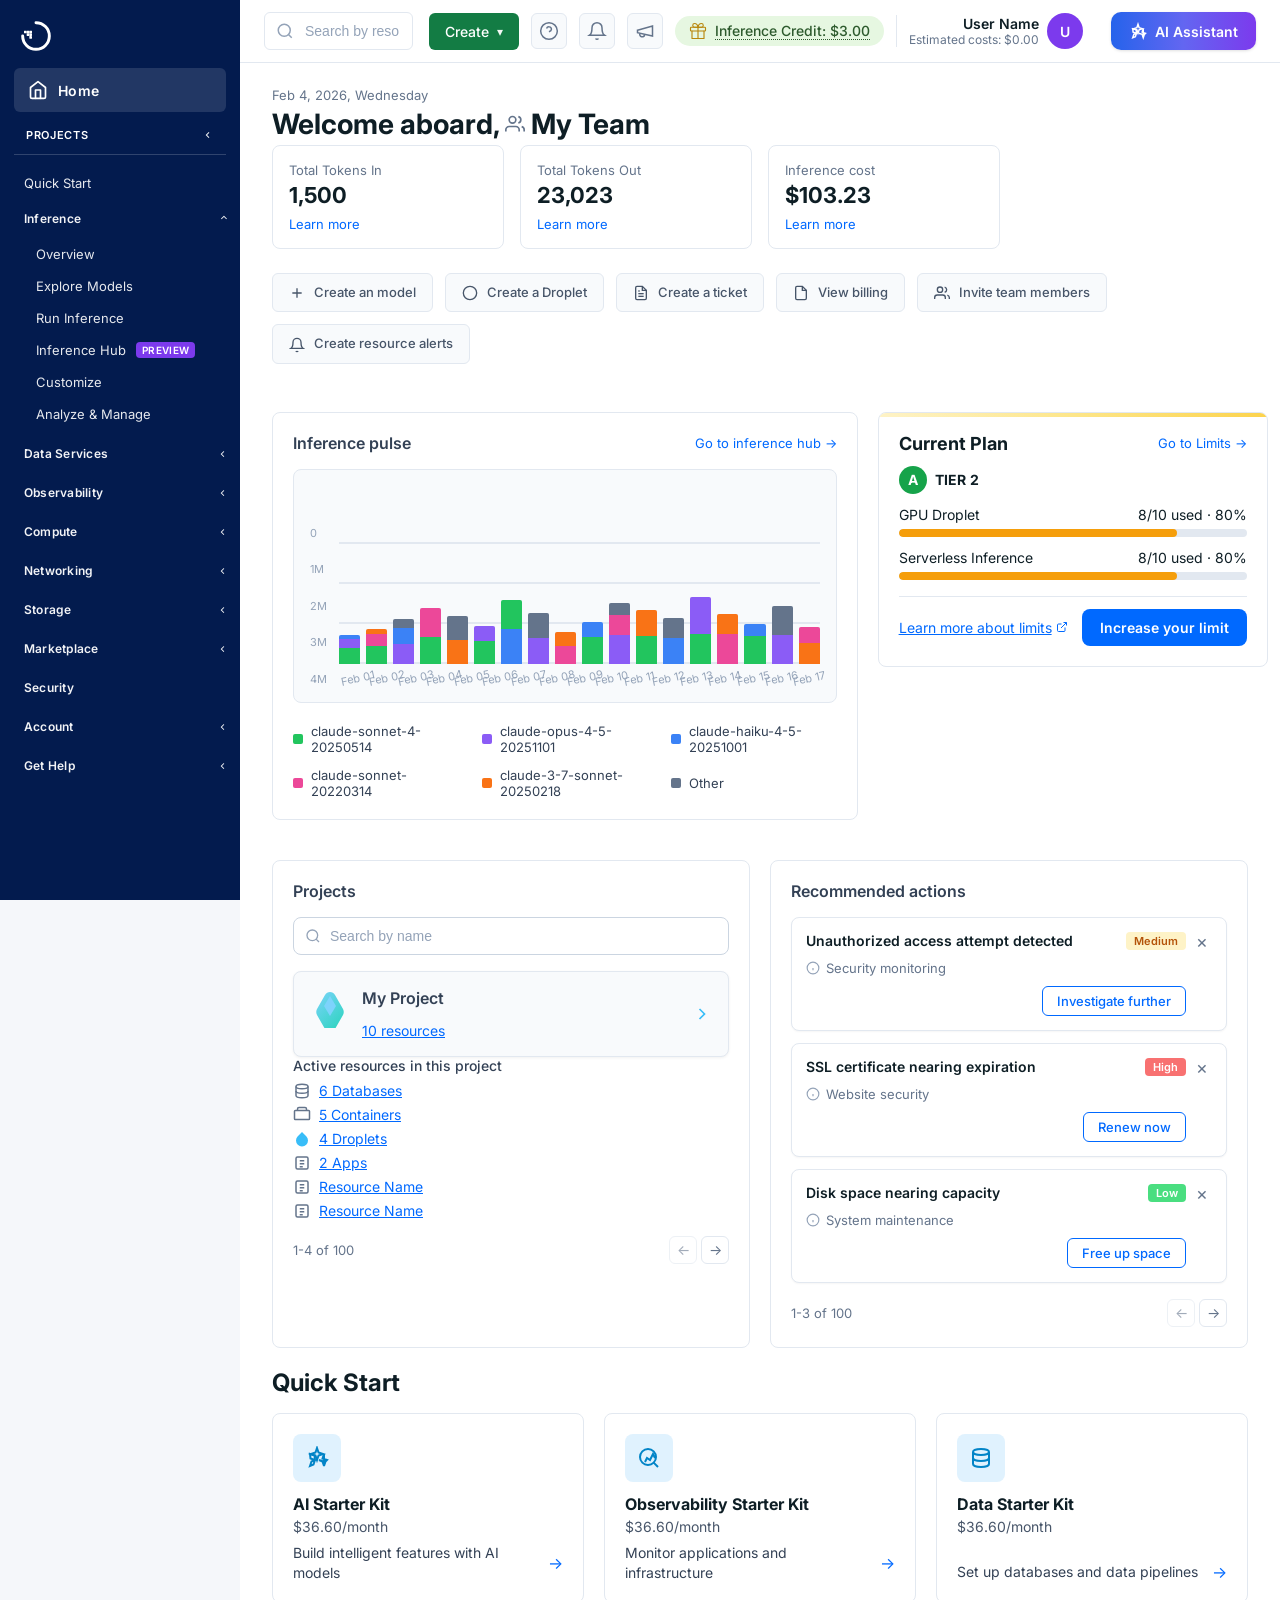
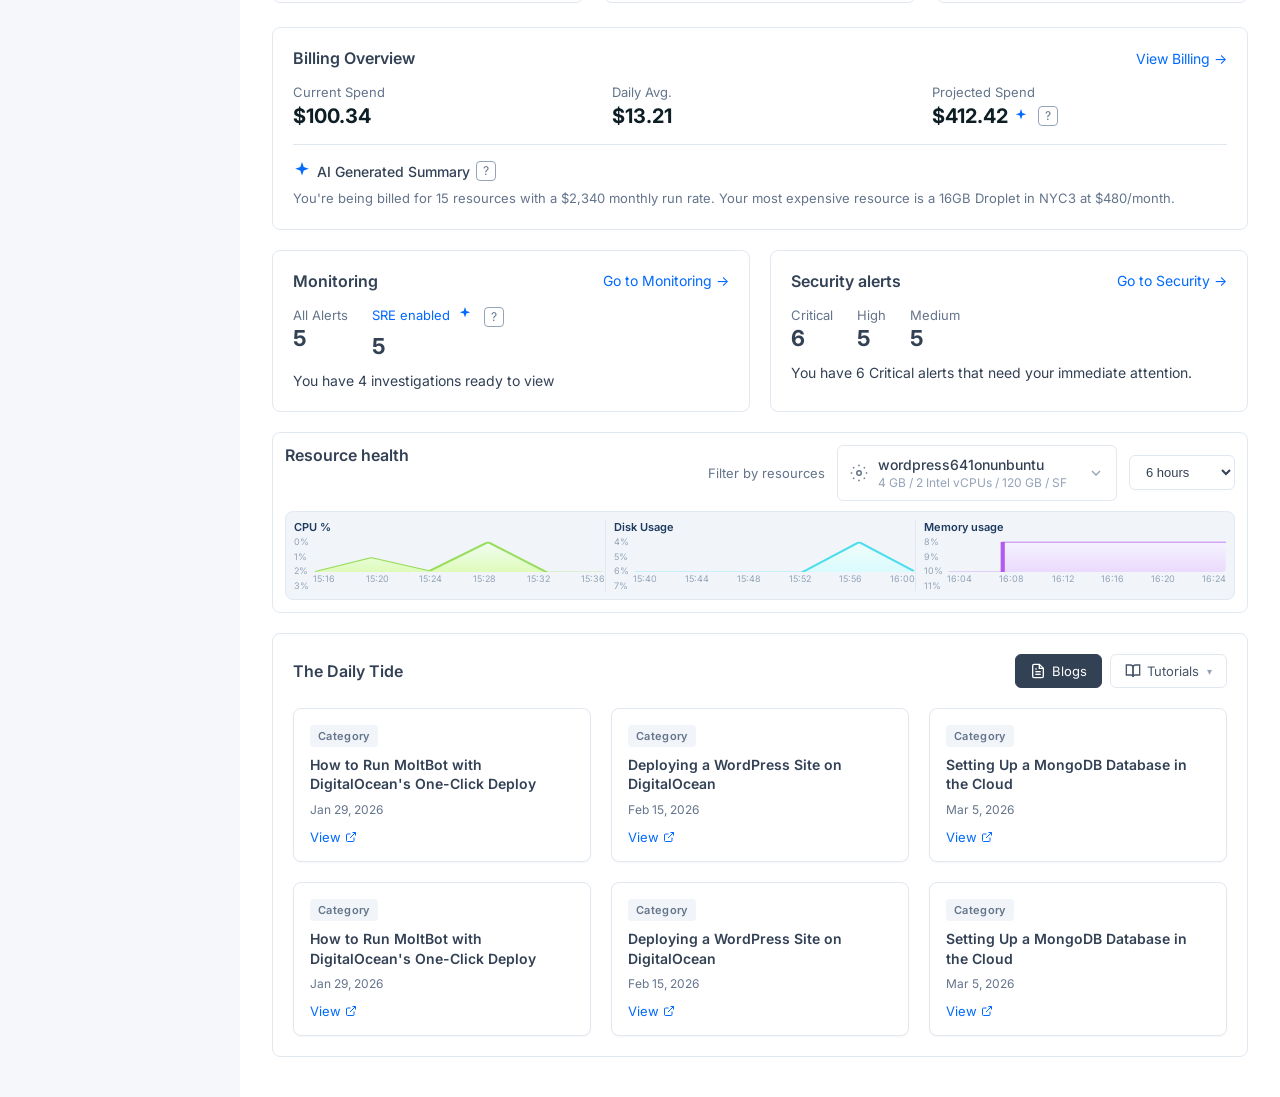
==== do-dynamic-pricing/index.html @ 1f8953f4 "Restore Contract/Dynamic fieldset above GPU; Note stays below GPU list only Made-with: Cursor" ====
<!DOCTYPE html>
<html lang="en">
<head>
  <meta charset="UTF-8">
  <meta name="viewport" content="width=device-width, initial-scale=1.0">
  <title>DigitalOcean Dashboard</title>
  <link rel="stylesheet" href="styles.css?v=19">
  <link rel="preconnect" href="https://fonts.googleapis.com">
  <link rel="preconnect" href="https://fonts.gstatic.com" crossorigin>
  <link href="https://fonts.googleapis.com/css2?family=Inter:wght@400;500;600;700&display=swap" rel="stylesheet">
</head>
<body>
  <div class="app">
    <!-- Left Sidebar -->
    <aside class="sidebar sidebar-new">
      <div class="sidebar-do-logo">
        <svg class="do-logo" viewBox="0 0 24 24" fill="currentColor" aria-hidden="true">
          <!-- DigitalOcean logo: open circle with pixelated lower-left -->
          <path d="M12 2 A10 10 0 0 1 22 12 A10 10 0 0 1 12 22 A10 10 0 0 1 2 12" fill="none" stroke="currentColor" stroke-width="2.2" stroke-linecap="round" stroke-linejoin="round"/>
          <rect x="3" y="8" width="2" height="2" rx="0.3"/>
          <rect x="5" y="8" width="2" height="2" rx="0.3"/>
          <rect x="5" y="10" width="2" height="2" rx="0.3"/>
          <rect x="7" y="8" width="2" height="2" rx="0.3"/>
          <rect x="7" y="10" width="2" height="2" rx="0.3"/>
          <rect x="7" y="12" width="2" height="2" rx="0.3"/>
        </svg>
      </div>
      <a href="#" class="sidebar-home nav-item active" id="nav-home-sidebar" data-page="home">
        <svg class="sidebar-home-icon" viewBox="0 0 24 24" fill="none" stroke="currentColor" stroke-width="2" stroke-linecap="round" stroke-linejoin="round"><path d="M3 9l9-7 9 7v11a2 2 0 0 1-2 2H5a2 2 0 0 1-2-2z"/><polyline points="9 22 9 12 15 12 15 22"/></svg>
        <span class="nav-label">Home</span>
      </a>
      <div class="nav-group" data-nav-group>
        <div class="nav-item has-chevron" data-toggle>
          <span class="nav-label">PROJECTS</span>
          <span class="chevron">⌃</span>
        </div>
        <div class="nav-sub project-list">
          <a href="#" class="project-item active" id="nav-home" data-page="home">first-project</a>
          <a href="#" class="project-item project-item-new">+ New Project</a>
        </div>
      </div>
      <div class="sidebar-divider"></div>
      <div class="nav-sub sidebar-nav">
        <a href="#" class="nav-sub-item" id="nav-build-app" data-page="build-app">Quick Start</a>
        <div class="nav-group expanded">
          <div class="nav-item has-chevron" data-toggle>
            <span class="nav-label">Inference</span>
            <span class="chevron">⌃</span>
          </div>
          <div class="nav-sub">
            <a href="#" class="nav-sub-item" id="nav-inference-overview" data-page="inference-overview">Overview</a>
            <a href="#" class="nav-sub-item" id="nav-explore-models" data-page="explore-models">Explore Models</a>
            <a href="#" class="nav-sub-item" id="nav-serverless-inference" data-page="serverless-inference">Run Inference</a>
            <a href="#" class="nav-sub-item" id="nav-dedicated-inference" data-page="dedicated-inference">Inference Hub <span class="nav-tag nav-tag-preview">PREVIEW</span></a>
            <a href="#" class="nav-sub-item" id="nav-customize" data-page="customize">Customize</a>
            <a href="#" class="nav-sub-item" id="nav-analyze-manage" data-page="analyze-manage">Analyze & Manage</a>
          </div>
        </div>
        <div class="nav-group">
          <div class="nav-item has-chevron" data-toggle>
            <span class="nav-label">Data Services</span>
            <span class="chevron">⌃</span>
          </div>
          <div class="nav-sub">
            <a href="#" class="nav-sub-item">Databases</a>
            <a href="#" class="nav-sub-item">Search</a>
            <a href="#" class="nav-sub-item">Knowledge Bases</a>
            <a href="#" class="nav-sub-item">Caching</a>
            <a href="#" class="nav-sub-item">Streaming</a>
            <a href="#" class="nav-sub-item">Analytics (future)</a>
          </div>
        </div>
        <div class="nav-group">
          <div class="nav-item has-chevron" data-toggle>
            <span class="nav-label">Observability</span>
            <span class="chevron">⌃</span>
          </div>
          <div class="nav-sub">
            <a href="#" class="nav-sub-item">Metrics</a>
            <a href="#" class="nav-sub-item">Logs</a>
            <a href="#" class="nav-sub-item">Alerts</a>
          </div>
        </div>
        <div class="nav-group">
          <div class="nav-item has-chevron" data-toggle>
            <span class="nav-label">Compute</span>
            <span class="chevron">⌃</span>
          </div>
          <div class="nav-sub">
            <a href="#" class="nav-sub-item">Droplets</a>
            <a href="#" class="nav-sub-item" id="nav-gpu-droplets" data-page="gpu-droplets">GPU Droplets</a>
            <a href="#" class="nav-sub-item">Bare Metal GPUs</a>
            <a href="#" class="nav-sub-item">Kubernetes (DOKS)</a>
            <a href="#" class="nav-sub-item">App Platform Apps</a>
            <a href="#" class="nav-sub-item">Functions</a>
          </div>
        </div>
        <div class="nav-group">
          <div class="nav-item has-chevron" data-toggle>
            <span class="nav-label">Networking</span>
            <span class="chevron">⌃</span>
          </div>
          <div class="nav-sub">
            <a href="#" class="nav-sub-item">Domains</a>
            <a href="#" class="nav-sub-item">Reserved IPs</a>
            <a href="#" class="nav-sub-item">Firewalls</a>
            <a href="#" class="nav-sub-item">Load Balancers</a>
            <a href="#" class="nav-sub-item">VPC</a>
            <a href="#" class="nav-sub-item">Create NAT Gateway</a>
            <a href="#" class="nav-sub-item">Partner Network Connect</a>
            <a href="#" class="nav-sub-item">Private Endpoints</a>
          </div>
        </div>
        <div class="nav-group">
          <div class="nav-item has-chevron" data-toggle>
            <span class="nav-label">Storage</span>
            <span class="chevron">⌃</span>
          </div>
          <div class="nav-sub">
            <a href="#" class="nav-sub-item">Volumes</a>
            <a href="#" class="nav-sub-item">Backups and Snapshots</a>
            <a href="#" class="nav-sub-item">Container Registry</a>
            <a href="#" class="nav-sub-item">Spaces Object Storage</a>
            <a href="#" class="nav-sub-item">Network File Storage</a>
          </div>
        </div>
        <div class="nav-group">
          <div class="nav-item has-chevron" data-toggle>
            <span class="nav-label">Marketplace</span>
            <span class="chevron">⌃</span>
          </div>
          <div class="nav-sub">
            <a href="#" class="nav-sub-item">Integration Marketplace</a>
            <a href="#" class="nav-sub-item" id="nav-ai-agents" data-page="agent-marketplace">AI Agents</a>
          </div>
        </div>
        <div class="nav-group">
          <div class="nav-item has-chevron">
            <span class="nav-label">Security</span>
          </div>
        </div>
        <div class="nav-group">
          <div class="nav-item has-chevron" data-toggle>
            <span class="nav-label">Account</span>
            <span class="chevron">⌃</span>
          </div>
          <div class="nav-sub">
            <a href="#" class="nav-sub-item">Projects</a>
            <a href="#" class="nav-sub-item" data-page="limits">Resource Limits</a>
            <a href="#" class="nav-sub-item">Settings</a>
            <a href="#" class="nav-sub-item" data-page="billing">Billing</a>
            <a href="#" class="nav-sub-item">APIs</a>
            <a href="#" class="nav-sub-item">Activity History</a>
          </div>
        </div>
        <div class="nav-group">
          <div class="nav-item has-chevron" data-toggle>
            <span class="nav-label">Get Help</span>
            <span class="chevron">⌃</span>
          </div>
          <div class="nav-sub">
            <a href="#" class="nav-sub-item">Getting Started</a>
            <a href="#" class="nav-sub-item">API Reference</a>
            <a href="#" class="nav-sub-item">Ideas Portal</a>
            <a href="#" class="nav-sub-item">Community Tutorials</a>
            <a href="#" class="nav-sub-item">Status</a>
          </div>
        </div>
      </div>
    </aside>

    <!-- Main content wrapper -->
    <div class="main-wrapper">
      <!-- Global title bar (same on every page) - DigitalOcean style -->
      <header class="global-header">
        <div class="global-header-search">
          <svg class="global-header-search-icon" viewBox="0 0 24 24" fill="none" stroke="currentColor" stroke-width="2"><circle cx="11" cy="11" r="8"/><path d="m21 21-4.35-4.35"/></svg>
          <input type="text" class="global-header-search-input" placeholder="Search by resource name or public IP (Cmd+B)">
        </div>
        <div class="global-header-right">
          <div class="create-dropdown">
            <button class="btn-create-do" id="create-btn" type="button" aria-expanded="false" aria-haspopup="true">Create <span class="global-header-chevron">▾</span></button>
            <div class="create-menu" id="create-menu" role="menu" hidden>
              <div class="create-menu-section">
                <div class="create-menu-category">INFERENCE</div>
                <a href="#" class="create-menu-item" role="menuitem"><span class="create-menu-icon"><svg viewBox="0 0 24 24" fill="currentColor" width="16" height="16"><path d="M19.35 10.04C18.67 6.59 15.64 4 12 4 9.11 4 6.6 5.64 5.35 8.04 2.34 8.36 0 10.91 0 14c0 3.31 2.69 6 6 6h13c2.76 0 5-2.24 5-5 0-2.64-2.05-4.78-4.65-4.96z"/></svg></span> Serverless Inference</a>
                <a href="#" class="create-menu-item" role="menuitem" data-page="dedicated-inference"><span class="create-menu-icon"><svg viewBox="0 0 24 24" fill="currentColor" width="16" height="16"><path d="M19.35 10.04C18.67 6.59 15.64 4 12 4 9.11 4 6.6 5.64 5.35 8.04 2.34 8.36 0 10.91 0 14c0 3.31 2.69 6 6 6h13c2.76 0 5-2.24 5-5 0-2.64-2.05-4.78-4.65-4.96z"/></svg></span> Inference Hub</a>
                <a href="#" class="create-menu-item" role="menuitem"><span class="create-menu-icon"><svg viewBox="0 0 24 24" fill="currentColor" width="16" height="16"><path d="M19.35 10.04C18.67 6.59 15.64 4 12 4 9.11 4 6.6 5.64 5.35 8.04 2.34 8.36 0 10.91 0 14c0 3.31 2.69 6 6 6h13c2.76 0 5-2.24 5-5 0-2.64-2.05-4.78-4.65-4.96z"/></svg></span> Batch Inference</a>
                <a href="#" class="create-menu-item" role="menuitem"><span class="create-menu-icon"><svg viewBox="0 0 24 24" fill="currentColor" width="16" height="16"><path d="M19.35 10.04C18.67 6.59 15.64 4 12 4 9.11 4 6.6 5.64 5.35 8.04 2.34 8.36 0 10.91 0 14c0 3.31 2.69 6 6 6h13c2.76 0 5-2.24 5-5 0-2.64-2.05-4.78-4.65-4.96z"/></svg></span> AI Agent</a>
              </div>
              <div class="create-menu-section">
                <div class="create-menu-category">DATA SERVICES</div>
                <a href="#" class="create-menu-item" role="menuitem"><span class="create-menu-icon"><svg viewBox="0 0 24 24" fill="currentColor" width="16" height="16"><path d="M19.35 10.04C18.67 6.59 15.64 4 12 4 9.11 4 6.6 5.64 5.35 8.04 2.34 8.36 0 10.91 0 14c0 3.31 2.69 6 6 6h13c2.76 0 5-2.24 5-5 0-2.64-2.05-4.78-4.65-4.96z"/></svg></span> Managed Database</a>
                <a href="#" class="create-menu-item" role="menuitem"><span class="create-menu-icon"><svg viewBox="0 0 24 24" fill="currentColor" width="16" height="16"><path d="M19.35 10.04C18.67 6.59 15.64 4 12 4 9.11 4 6.6 5.64 5.35 8.04 2.34 8.36 0 10.91 0 14c0 3.31 2.69 6 6 6h13c2.76 0 5-2.24 5-5 0-2.64-2.05-4.78-4.65-4.96z"/></svg></span> Search</a>
                <a href="#" class="create-menu-item" role="menuitem"><span class="create-menu-icon"><svg viewBox="0 0 24 24" fill="currentColor" width="16" height="16"><path d="M19.35 10.04C18.67 6.59 15.64 4 12 4 9.11 4 6.6 5.64 5.35 8.04 2.34 8.36 0 10.91 0 14c0 3.31 2.69 6 6 6h13c2.76 0 5-2.24 5-5 0-2.64-2.05-4.78-4.65-4.96z"/></svg></span> Knowledge Base</a>
                <a href="#" class="create-menu-item" role="menuitem"><span class="create-menu-icon"><svg viewBox="0 0 24 24" fill="currentColor" width="16" height="16"><path d="M19.35 10.04C18.67 6.59 15.64 4 12 4 9.11 4 6.6 5.64 5.35 8.04 2.34 8.36 0 10.91 0 14c0 3.31 2.69 6 6 6h13c2.76 0 5-2.24 5-5 0-2.64-2.05-4.78-4.65-4.96z"/></svg></span> Caching</a>
                <a href="#" class="create-menu-item" role="menuitem"><span class="create-menu-icon"><svg viewBox="0 0 24 24" fill="currentColor" width="16" height="16"><path d="M19.35 10.04C18.67 6.59 15.64 4 12 4 9.11 4 6.6 5.64 5.35 8.04 2.34 8.36 0 10.91 0 14c0 3.31 2.69 6 6 6h13c2.76 0 5-2.24 5-5 0-2.64-2.05-4.78-4.65-4.96z"/></svg></span> Streaming</a>
              </div>
              <div class="create-menu-section">
                <div class="create-menu-category">OBSERVABILITY</div>
                <a href="#" class="create-menu-item" role="menuitem"><span class="create-menu-icon"><svg viewBox="0 0 24 24" fill="currentColor" width="16" height="16"><path d="M19.35 10.04C18.67 6.59 15.64 4 12 4 9.11 4 6.6 5.64 5.35 8.04 2.34 8.36 0 10.91 0 14c0 3.31 2.69 6 6 6h13c2.76 0 5-2.24 5-5 0-2.64-2.05-4.78-4.65-4.96z"/></svg></span> Resource Alert</a>
              </div>
              <div class="create-menu-section">
                <div class="create-menu-category">COMPUTE</div>
                <a href="#" class="create-menu-item" role="menuitem"><span class="create-menu-icon"><svg viewBox="0 0 24 24" fill="currentColor" width="16" height="16"><path d="M19.35 10.04C18.67 6.59 15.64 4 12 4 9.11 4 6.6 5.64 5.35 8.04 2.34 8.36 0 10.91 0 14c0 3.31 2.69 6 6 6h13c2.76 0 5-2.24 5-5 0-2.64-2.05-4.78-4.65-4.96z"/></svg></span> Droplet</a>
                <a href="#" class="create-menu-item" role="menuitem"><span class="create-menu-icon"><svg viewBox="0 0 24 24" fill="currentColor" width="16" height="16"><path d="M19.35 10.04C18.67 6.59 15.64 4 12 4 9.11 4 6.6 5.64 5.35 8.04 2.34 8.36 0 10.91 0 14c0 3.31 2.69 6 6 6h13c2.76 0 5-2.24 5-5 0-2.64-2.05-4.78-4.65-4.96z"/></svg></span> GPU Droplet</a>
                <a href="#" class="create-menu-item" role="menuitem"><span class="create-menu-icon"><svg viewBox="0 0 24 24" fill="currentColor" width="16" height="16"><path d="M19.35 10.04C18.67 6.59 15.64 4 12 4 9.11 4 6.6 5.64 5.35 8.04 2.34 8.36 0 10.91 0 14c0 3.31 2.69 6 6 6h13c2.76 0 5-2.24 5-5 0-2.64-2.05-4.78-4.65-4.96z"/></svg></span> Kubernetes Cluster</a>
                <a href="#" class="create-menu-item" role="menuitem"><span class="create-menu-icon"><svg viewBox="0 0 24 24" fill="currentColor" width="16" height="16"><path d="M19.35 10.04C18.67 6.59 15.64 4 12 4 9.11 4 6.6 5.64 5.35 8.04 2.34 8.36 0 10.91 0 14c0 3.31 2.69 6 6 6h13c2.76 0 5-2.24 5-5 0-2.64-2.05-4.78-4.65-4.96z"/></svg></span> App Hosting</a>
                <a href="#" class="create-menu-item" role="menuitem"><span class="create-menu-icon"><svg viewBox="0 0 24 24" fill="currentColor" width="16" height="16"><path d="M19.35 10.04C18.67 6.59 15.64 4 12 4 9.11 4 6.6 5.64 5.35 8.04 2.34 8.36 0 10.91 0 14c0 3.31 2.69 6 6 6h13c2.76 0 5-2.24 5-5 0-2.64-2.05-4.78-4.65-4.96z"/></svg></span> Functions</a>
              </div>
              <div class="create-menu-section">
                <div class="create-menu-category">NETWORKING</div>
                <a href="#" class="create-menu-item" role="menuitem"><span class="create-menu-icon"><svg viewBox="0 0 24 24" fill="currentColor" width="16" height="16"><path d="M19.35 10.04C18.67 6.59 15.64 4 12 4 9.11 4 6.6 5.64 5.35 8.04 2.34 8.36 0 10.91 0 14c0 3.31 2.69 6 6 6h13c2.76 0 5-2.24 5-5 0-2.64-2.05-4.78-4.65-4.96z"/></svg></span> Domains</a>
                <a href="#" class="create-menu-item" role="menuitem"><span class="create-menu-icon"><svg viewBox="0 0 24 24" fill="currentColor" width="16" height="16"><path d="M19.35 10.04C18.67 6.59 15.64 4 12 4 9.11 4 6.6 5.64 5.35 8.04 2.34 8.36 0 10.91 0 14c0 3.31 2.69 6 6 6h13c2.76 0 5-2.24 5-5 0-2.64-2.05-4.78-4.65-4.96z"/></svg></span> Reserved IPs</a>
                <a href="#" class="create-menu-item" role="menuitem"><span class="create-menu-icon"><svg viewBox="0 0 24 24" fill="currentColor" width="16" height="16"><path d="M19.35 10.04C18.67 6.59 15.64 4 12 4 9.11 4 6.6 5.64 5.35 8.04 2.34 8.36 0 10.91 0 14c0 3.31 2.69 6 6 6h13c2.76 0 5-2.24 5-5 0-2.64-2.05-4.78-4.65-4.96z"/></svg></span> Firewalls</a>
                <a href="#" class="create-menu-item" role="menuitem"><span class="create-menu-icon"><svg viewBox="0 0 24 24" fill="currentColor" width="16" height="16"><path d="M19.35 10.04C18.67 6.59 15.64 4 12 4 9.11 4 6.6 5.64 5.35 8.04 2.34 8.36 0 10.91 0 14c0 3.31 2.69 6 6 6h13c2.76 0 5-2.24 5-5 0-2.64-2.05-4.78-4.65-4.96z"/></svg></span> Load Balancers</a>
                <a href="#" class="create-menu-item" role="menuitem"><span class="create-menu-icon"><svg viewBox="0 0 24 24" fill="currentColor" width="16" height="16"><path d="M19.35 10.04C18.67 6.59 15.64 4 12 4 9.11 4 6.6 5.64 5.35 8.04 2.34 8.36 0 10.91 0 14c0 3.31 2.69 6 6 6h13c2.76 0 5-2.24 5-5 0-2.64-2.05-4.78-4.65-4.96z"/></svg></span> VPC</a>
                <a href="#" class="create-menu-item" role="menuitem"><span class="create-menu-icon"><svg viewBox="0 0 24 24" fill="currentColor" width="16" height="16"><path d="M19.35 10.04C18.67 6.59 15.64 4 12 4 9.11 4 6.6 5.64 5.35 8.04 2.34 8.36 0 10.91 0 14c0 3.31 2.69 6 6 6h13c2.76 0 5-2.24 5-5 0-2.64-2.05-4.78-4.65-4.96z"/></svg></span> Create NAT Gateway</a>
                <a href="#" class="create-menu-item" role="menuitem"><span class="create-menu-icon"><svg viewBox="0 0 24 24" fill="currentColor" width="16" height="16"><path d="M19.35 10.04C18.67 6.59 15.64 4 12 4 9.11 4 6.6 5.64 5.35 8.04 2.34 8.36 0 10.91 0 14c0 3.31 2.69 6 6 6h13c2.76 0 5-2.24 5-5 0-2.64-2.05-4.78-4.65-4.96z"/></svg></span> Partner Network Connect</a>
                <a href="#" class="create-menu-item" role="menuitem"><span class="create-menu-icon"><svg viewBox="0 0 24 24" fill="currentColor" width="16" height="16"><path d="M19.35 10.04C18.67 6.59 15.64 4 12 4 9.11 4 6.6 5.64 5.35 8.04 2.34 8.36 0 10.91 0 14c0 3.31 2.69 6 6 6h13c2.76 0 5-2.24 5-5 0-2.64-2.05-4.78-4.65-4.96z"/></svg></span> Private Endpoints</a>
              </div>
              <div class="create-menu-section">
                <div class="create-menu-category">STORAGE</div>
                <a href="#" class="create-menu-item" role="menuitem"><span class="create-menu-icon"><svg viewBox="0 0 24 24" fill="currentColor" width="16" height="16"><path d="M19.35 10.04C18.67 6.59 15.64 4 12 4 9.11 4 6.6 5.64 5.35 8.04 2.34 8.36 0 10.91 0 14c0 3.31 2.69 6 6 6h13c2.76 0 5-2.24 5-5 0-2.64-2.05-4.78-4.65-4.96z"/></svg></span> Volume Block Storage</a>
                <a href="#" class="create-menu-item" role="menuitem"><span class="create-menu-icon"><svg viewBox="0 0 24 24" fill="currentColor" width="16" height="16"><path d="M19.35 10.04C18.67 6.59 15.64 4 12 4 9.11 4 6.6 5.64 5.35 8.04 2.34 8.36 0 10.91 0 14c0 3.31 2.69 6 6 6h13c2.76 0 5-2.24 5-5 0-2.64-2.05-4.78-4.65-4.96z"/></svg></span> Spaces Object Storage</a>
                <a href="#" class="create-menu-item" role="menuitem"><span class="create-menu-icon"><svg viewBox="0 0 24 24" fill="currentColor" width="16" height="16"><path d="M19.35 10.04C18.67 6.59 15.64 4 12 4 9.11 4 6.6 5.64 5.35 8.04 2.34 8.36 0 10.91 0 14c0 3.31 2.69 6 6 6h13c2.76 0 5-2.24 5-5 0-2.64-2.05-4.78-4.65-4.96z"/></svg></span> Network File Storage</a>
              </div>
              <div class="create-menu-section">
                <div class="create-menu-category">ACCOUNT</div>
                <a href="#" class="create-menu-item" role="menuitem"><span class="create-menu-icon"><svg viewBox="0 0 24 24" fill="currentColor" width="16" height="16"><path d="M19.35 10.04C18.67 6.59 15.64 4 12 4 9.11 4 6.6 5.64 5.35 8.04 2.34 8.36 0 10.91 0 14c0 3.31 2.69 6 6 6h13c2.76 0 5-2.24 5-5 0-2.64-2.05-4.78-4.65-4.96z"/></svg></span> API Key</a>
              </div>
            </div>
          </div>
          <div class="support-dropdown">
            <button class="icon-btn icon-btn-question" id="support-btn" type="button" title="Support" aria-label="Support" aria-expanded="false" aria-haspopup="true">
              <svg class="header-icon-svg" viewBox="0 0 24 24" fill="none" stroke="currentColor" stroke-width="1.8"><circle cx="12" cy="12" r="10"/><path d="M9.09 9a3 3 0 0 1 5.83 1c0 2-3 3-3 3"/><path d="M12 17h.01"/></svg>
            </button>
            <div class="support-menu" id="support-menu" role="menu" hidden>
              <div class="support-menu-title">Support Menu</div>
              <a href="#" class="support-menu-item" role="menuitem">Documentation</a>
              <a href="#" class="support-menu-item" role="menuitem">Status Page</a>
              <a href="#" class="support-menu-item" role="menuitem">Contact Support</a>
              <a href="#" class="support-menu-item" role="menuitem">Community</a>
            </div>
          </div>
          <button class="icon-btn" title="Notifications" aria-label="Notifications">
            <svg class="header-icon-svg" viewBox="0 0 24 24" fill="none" stroke="currentColor" stroke-width="1.8"><path d="M6 8a6 6 0 0 1 12 0c0 7 3 9 3 9H3s3-2 3-9"/><path d="M10.3 21a1.94 1.94 0 0 0 3.4 0"/></svg>
          </button>
          <button class="icon-btn" title="Announcements" aria-label="Announcements">
            <svg class="header-icon-svg" viewBox="0 0 24 24" fill="none" stroke="currentColor" stroke-width="1.8"><path d="m3 11 18-5v12L3 14v-3z"/><path d="M11.6 16.8a3 3 0 1 1-5.8-1.6"/></svg>
          </button>
          <a href="#" class="header-inference-credit-pill" data-page="billing" title="Inference Credit">
            <span class="header-inference-credit-icon" aria-hidden="true">
              <svg class="header-inference-credit-gift" viewBox="0 0 24 24" fill="none" stroke="currentColor" stroke-width="1.5" stroke-linecap="round" stroke-linejoin="round"><path d="M20 12v10H4V12"/><rect x="2" y="7" width="20" height="5" rx="1"/><path d="M12 22V7"/><path d="M12 7H7.5a2.5 2.5 0 0 1 0-5C11 2 12 7 12 7z"/><path d="M12 7h4.5a2.5 2.5 0 0 0 0-5C13 2 12 7 12 7z"/></svg>
            </span>
            <span class="header-inference-credit-text">Inference Credit: $3.00</span>
          </a>
          <span class="global-header-divider"></span>
          <div class="global-header-user">
            <div class="user-info">
              <span class="team-name">User Name</span>
              <span class="credits-text">Estimated costs: $0.00</span>
            </div>
            <div class="user-avatar">U</div>
            <span class="global-header-chevron">▾</span>
          </div>
          <button type="button" class="btn-ai-assistant" title="AI Assistant" aria-label="AI Assistant">
            <span class="btn-ai-assistant-icon" aria-hidden="true"><svg viewBox="0 0 24 24" fill="none" stroke="currentColor" stroke-width="2" width="18" height="18"><path d="M12 3l1.5 4.5L18 9l-4.5 1.5L12 15l-1.5-4.5L6 9l4.5-1.5L12 3z"/><path d="M5 21l1.5-4.5L10 15l-4.5-1.5L5 9l4.5 1.5L10 15l-1.5 4.5L5 21z"/><path d="M19 21l-1.5-4.5L13 15l4.5 1.5L19 21l1.5-4.5L22 15l-4.5-1.5L19 9z"/></svg></span>
            <span class="btn-ai-assistant-label">AI Assistant</span>
          </button>
        </div>
      </header>

      <!-- Home / Dashboard page (screenshot 1) -->
      <div class="page-content page-home" id="page-home">
      <main class="main-content home-dashboard">
        <p class="date-text">Feb 4, 2026, Wednesday</p>
        <h1 class="welcome-title">Welcome aboard, <span class="welcome-team"><svg class="welcome-team-icon" viewBox="0 0 24 24" fill="none" stroke="currentColor" stroke-width="2" width="20" height="20"><path d="M17 21v-2a4 4 0 0 0-4-4H5a4 4 0 0 0-4 4v2"/><circle cx="9" cy="7" r="4"/><path d="M23 21v-2a4 4 0 0 0-3-3.87"/><path d="M16 3.13a4 4 0 0 1 0 7.75"/></svg> My Team</span></h1>

        <div class="home-metrics-row">
          <div class="home-metric-card">
            <span class="home-metric-label">Total Tokens In</span>
            <span class="home-metric-value">1,500</span>
            <a href="#" class="home-metric-link">Learn more</a>
          </div>
          <div class="home-metric-card">
            <span class="home-metric-label">Total Tokens Out</span>
            <span class="home-metric-value">23,023</span>
            <a href="#" class="home-metric-link">Learn more</a>
          </div>
          <div class="home-metric-card">
            <span class="home-metric-label">Inference cost</span>
            <span class="home-metric-value">$103.23</span>
            <a href="#" class="home-metric-link">Learn more</a>
          </div>
        </div>

        <div class="quick-actions-row">
          <div class="quick-actions">
            <button class="quick-action-btn"><span class="quick-action-icon"><svg viewBox="0 0 24 24" fill="none" stroke="currentColor" stroke-width="2" width="16" height="16"><path d="M12 5v14M5 12h14"/></svg></span> Create an model</button>
            <button class="quick-action-btn"><span class="quick-action-icon"><svg viewBox="0 0 24 24" fill="none" stroke="currentColor" stroke-width="2" width="16" height="16"><circle cx="12" cy="12" r="10"/></svg></span> Create a Droplet</button>
            <button class="quick-action-btn"><span class="quick-action-icon"><svg viewBox="0 0 24 24" fill="none" stroke="currentColor" stroke-width="2" width="16" height="16"><path d="M14 2H6a2 2 0 0 0-2 2v16a2 2 0 0 0 2 2h12a2 2 0 0 0 2-2V8z"/><path d="M14 2v6h6"/><path d="M16 13H8"/><path d="M16 17H8"/><path d="M10 9H8"/></svg></span> Create a ticket</button>
            <button class="quick-action-btn"><span class="quick-action-icon"><svg viewBox="0 0 24 24" fill="none" stroke="currentColor" stroke-width="2" width="16" height="16"><path d="M14 2H6a2 2 0 0 0-2 2v16a2 2 0 0 0 2 2h12a2 2 0 0 0 2-2V8z"/><path d="M14 2v6h6"/></svg></span> View billing</button>
            <button class="quick-action-btn"><span class="quick-action-icon"><svg viewBox="0 0 24 24" fill="none" stroke="currentColor" stroke-width="2" width="16" height="16"><path d="M17 21v-2a4 4 0 0 0-4-4H5a4 4 0 0 0-4 4v2"/><circle cx="9" cy="7" r="4"/><path d="M23 21v-2a4 4 0 0 0-3-3.87"/><path d="M16 3.13a4 4 0 0 1 0 7.75"/></svg></span> Invite team members</button>
            <button class="quick-action-btn"><span class="quick-action-icon"><svg viewBox="0 0 24 24" fill="none" stroke="currentColor" stroke-width="2" width="16" height="16"><path d="M18 8A6 6 0 0 0 6 8c0 7-3 9-3 9h18s-3-2-3-9"/><path d="M13.73 21a2 2 0 0 1-3.46 0"/></svg></span> Create resource alerts</button>
          </div>
        </div>

        <div class="home-inference-limits-row">
        <section class="card inference-pulse-card">
          <div class="inference-pulse-header-row">
            <h2 class="card-title">Inference pulse</h2>
            <a href="#" class="card-link inference-pulse-goto" data-page="inference-overview">Go to inference hub →</a>
          </div>
          <div class="inference-pulse-chart-wrap">
            <div class="inference-pulse-chart" id="inference-pulse-stacked-chart">
              <div class="ip-chart-y-axis">
                <span class="ip-chart-y-label">4M</span>
                <span class="ip-chart-y-label">3M</span>
                <span class="ip-chart-y-label">2M</span>
                <span class="ip-chart-y-label">1M</span>
                <span class="ip-chart-y-label">0</span>
              </div>
              <div class="ip-chart-main">
                <div class="ip-chart-bars">
                  <div class="ip-chart-bar" style="height:18%"><span class="ip-bar-seg ip-bar-green" style="height:55%"></span><span class="ip-bar-seg ip-bar-purple" style="height:30%"></span><span class="ip-bar-seg ip-bar-blue" style="height:15%"></span></div>
                  <div class="ip-chart-bar" style="height:22%"><span class="ip-bar-seg ip-bar-green" style="height:50%"></span><span class="ip-bar-seg ip-bar-pink" style="height:35%"></span><span class="ip-bar-seg ip-bar-orange" style="height:15%"></span></div>
                  <div class="ip-chart-bar" style="height:28%"><span class="ip-bar-seg ip-bar-purple" style="height:45%"></span><span class="ip-bar-seg ip-bar-blue" style="height:35%"></span><span class="ip-bar-seg ip-bar-gray" style="height:20%"></span></div>
                  <div class="ip-chart-bar" style="height:35%"><span class="ip-bar-seg ip-bar-green" style="height:48%"></span><span class="ip-bar-seg ip-bar-pink" style="height:52%"></span></div>
                  <div class="ip-chart-bar" style="height:30%"><span class="ip-bar-seg ip-bar-orange" style="height:50%"></span><span class="ip-bar-seg ip-bar-gray" style="height:50%"></span></div>
                  <div class="ip-chart-bar" style="height:24%"><span class="ip-bar-seg ip-bar-green" style="height:60%"></span><span class="ip-bar-seg ip-bar-purple" style="height:40%"></span></div>
                  <div class="ip-chart-bar" style="height:40%"><span class="ip-bar-seg ip-bar-blue" style="height:55%"></span><span class="ip-bar-seg ip-bar-green" style="height:45%"></span></div>
                  <div class="ip-chart-bar" style="height:32%"><span class="ip-bar-seg ip-bar-purple" style="height:50%"></span><span class="ip-bar-seg ip-bar-gray" style="height:50%"></span></div>
                  <div class="ip-chart-bar" style="height:20%"><span class="ip-bar-seg ip-bar-pink" style="height:55%"></span><span class="ip-bar-seg ip-bar-orange" style="height:45%"></span></div>
                  <div class="ip-chart-bar" style="height:26%"><span class="ip-bar-seg ip-bar-green" style="height:65%"></span><span class="ip-bar-seg ip-bar-blue" style="height:35%"></span></div>
                  <div class="ip-chart-bar" style="height:38%"><span class="ip-bar-seg ip-bar-purple" style="height:48%"></span><span class="ip-bar-seg ip-bar-pink" style="height:32%"></span><span class="ip-bar-seg ip-bar-gray" style="height:20%"></span></div>
                  <div class="ip-chart-bar" style="height:34%"><span class="ip-bar-seg ip-bar-green" style="height:52%"></span><span class="ip-bar-seg ip-bar-orange" style="height:48%"></span></div>
                  <div class="ip-chart-bar" style="height:29%"><span class="ip-bar-seg ip-bar-blue" style="height:55%"></span><span class="ip-bar-seg ip-bar-gray" style="height:45%"></span></div>
                  <div class="ip-chart-bar" style="height:42%"><span class="ip-bar-seg ip-bar-green" style="height:45%"></span><span class="ip-bar-seg ip-bar-purple" style="height:55%"></span></div>
                  <div class="ip-chart-bar" style="height:31%"><span class="ip-bar-seg ip-bar-pink" style="height:60%"></span><span class="ip-bar-seg ip-bar-orange" style="height:40%"></span></div>
                  <div class="ip-chart-bar" style="height:25%"><span class="ip-bar-seg ip-bar-green" style="height:70%"></span><span class="ip-bar-seg ip-bar-blue" style="height:30%"></span></div>
                  <div class="ip-chart-bar" style="height:36%"><span class="ip-bar-seg ip-bar-purple" style="height:50%"></span><span class="ip-bar-seg ip-bar-gray" style="height:50%"></span></div>
                  <div class="ip-chart-bar" style="height:23%"><span class="ip-bar-seg ip-bar-orange" style="height:58%"></span><span class="ip-bar-seg ip-bar-pink" style="height:42%"></span></div>
                </div>
                <div class="ip-chart-x-labels">
                  <span>Feb 01</span><span>Feb 02</span><span>Feb 03</span><span>Feb 04</span><span>Feb 05</span><span>Feb 06</span><span>Feb 07</span><span>Feb 08</span><span>Feb 09</span><span>Feb 10</span><span>Feb 11</span><span>Feb 12</span><span>Feb 13</span><span>Feb 14</span><span>Feb 15</span><span>Feb 16</span><span>Feb 17</span>
                </div>
              </div>
            </div>
          </div>
          <div class="inference-pulse-legend">
            <div class="ip-legend-item"><span class="ip-legend-dot ip-legend-green"></span><span>claude-sonnet-4-20250514</span></div>
            <div class="ip-legend-item"><span class="ip-legend-dot ip-legend-purple"></span><span>claude-opus-4-5-20251101</span></div>
            <div class="ip-legend-item"><span class="ip-legend-dot ip-legend-blue"></span><span>claude-haiku-4-5-20251001</span></div>
            <div class="ip-legend-item"><span class="ip-legend-dot ip-legend-pink"></span><span>claude-sonnet-20220314</span></div>
            <div class="ip-legend-item"><span class="ip-legend-dot ip-legend-orange"></span><span>claude-3-7-sonnet-20250218</span></div>
            <div class="ip-legend-item"><span class="ip-legend-dot ip-legend-gray"></span><span>Other</span></div>
          </div>
        </section>
        <section class="card home-current-plan-card">
          <div class="home-current-plan-band"></div>
          <div class="home-current-plan-header">
            <h2 class="card-title">Current Plan</h2>
            <a href="#" class="card-link" data-page="limits">Go to Limits →</a>
          </div>
          <div class="home-current-plan-tier">
            <span class="home-current-plan-tier-avatar">A</span>
            <span class="home-current-plan-tier-name">TIER 2</span>
          </div>
          <div class="home-current-plan-resource">
            <div class="home-current-plan-resource-head">
              <span class="home-current-plan-resource-name">GPU Droplet</span>
              <span class="home-current-plan-resource-usage">8/10 used · 80%</span>
            </div>
            <div class="home-current-plan-bar-wrap home-current-plan-bar-orange"><div class="home-current-plan-bar" style="width:80%"></div></div>
          </div>
          <div class="home-current-plan-resource">
            <div class="home-current-plan-resource-head">
              <span class="home-current-plan-resource-name">Serverless Inference</span>
              <span class="home-current-plan-resource-usage">8/10 used · 80%</span>
            </div>
            <div class="home-current-plan-bar-wrap home-current-plan-bar-orange"><div class="home-current-plan-bar" style="width:80%"></div></div>
          </div>
          <div class="home-current-plan-footer">
            <a href="#" class="home-current-plan-learn" data-page="limits">Learn more about limits <span class="gd-ext-icon"><svg viewBox="0 0 24 24" fill="none" stroke="currentColor" stroke-width="2" width="12" height="12"><path d="M18 13v6a2 2 0 0 1-2 2H5a2 2 0 0 1-2-2V8a2 2 0 0 1 2-2h6"/><polyline points="15 3 21 3 21 9"/><line x1="10" y1="14" x2="21" y2="3"/></svg></span></a>
            <button type="button" class="home-current-plan-btn" id="home-current-plan-increase-btn">Increase your limit</button>
          </div>
        </section>
        </div>

        <div class="two-col home-projects-rec">
          <section class="card projects-card">
            <h2 class="card-title">Projects</h2>
            <div class="projects-search-wrap">
              <svg class="projects-search-icon" viewBox="0 0 24 24" fill="none" stroke="currentColor" stroke-width="2" width="16" height="16"><circle cx="11" cy="11" r="8"/><path d="m21 21-4.35-4.35"/></svg>
              <input type="text" class="projects-search-input" placeholder="Search by name">
            </div>
            <a href="#" class="project-card-link">
              <div class="project-card">
                <div class="project-card-icon" aria-hidden="true">
                  <svg viewBox="0 0 40 40" fill="none" xmlns="http://www.w3.org/2000/svg"><path d="M20 4c-2 0-4 1-5 3l-8 14c-1 2-1 4 0 6l8 14c1 2 3 3 5 3s4-1 5-3l8-14c1-2 1-4 0-6l-8-14c-1-2-3-3-5-3z" fill="url(#proj-grad)"/><path d="M20 8l6 10-6 10-6-10 6-10z" fill="#7dd3fc"/><defs><linearGradient id="proj-grad" x1="4" y1="4" x2="36" y2="36" gradientUnits="userSpaceOnUse"><stop stop-color="#7dd3fc"/><stop offset="1" stop-color="#2dd4bf"/></linearGradient></defs></svg>
                </div>
                <div class="project-card-body">
                  <span class="project-card-name">My Project</span>
                  <a href="#" class="project-card-resources-link">10 resources</a>
                </div>
                <span class="project-card-arrow" aria-hidden="true">
                  <svg viewBox="0 0 24 24" fill="none" stroke="currentColor" stroke-width="2" width="20" height="20"><path d="M9 18l6-6-6-6"/></svg>
                </span>
              </div>
            </a>
            <p class="project-active-header">Active resources in this project</p>
            <ul class="project-card-resources">
              <li><span class="project-res-icon project-res-icon-db" aria-hidden="true"></span><a href="#">6 Databases</a></li>
              <li><span class="project-res-icon project-res-icon-container" aria-hidden="true"></span><a href="#">5 Containers</a></li>
              <li><span class="project-res-icon project-res-icon-droplet" aria-hidden="true"></span><a href="#">4 Droplets</a></li>
              <li><span class="project-res-icon project-res-icon-app" aria-hidden="true"></span><a href="#">2 Apps</a></li>
              <li><span class="project-res-icon project-res-icon-app" aria-hidden="true"></span><a href="#">Resource Name</a></li>
              <li><span class="project-res-icon project-res-icon-app" aria-hidden="true"></span><a href="#">Resource Name</a></li>
            </ul>
            <div class="card-pagination">
              <span class="pagination-text">1-4 of 100</span>
              <span class="pagination-arrows">
                <button type="button" class="pagination-arrow" aria-label="Previous" disabled>&#8592;</button>
                <button type="button" class="pagination-arrow" aria-label="Next">&#8594;</button>
              </span>
            </div>
          </section>
          <section class="card recommended-card">
            <h2 class="card-title">Recommended actions</h2>
            <div class="recommended-actions-list">
              <div class="recommended-action-card">
                <button type="button" class="rec-dismiss" aria-label="Dismiss">×</button>
                <div class="rec-action-header">
                  <span class="rec-action-title">Unauthorized access attempt detected</span>
                  <span class="rec-action-badge rec-badge-medium">Medium</span>
                </div>
                <p class="rec-action-meta"><svg class="rec-action-info-icon" viewBox="0 0 24 24" fill="none" stroke="currentColor" stroke-width="2" width="14" height="14"><circle cx="12" cy="12" r="10"/><path d="M12 16v-4"/><path d="M12 8h.01"/></svg> Security monitoring</p>
                <div class="rec-action-footer"><button type="button" class="btn-rec-outline">Investigate further</button></div>
              </div>
              <div class="recommended-action-card">
                <button type="button" class="rec-dismiss" aria-label="Dismiss">×</button>
                <div class="rec-action-header">
                  <span class="rec-action-title">SSL certificate nearing expiration</span>
                  <span class="rec-action-badge rec-badge-high">High</span>
                </div>
                <p class="rec-action-meta"><svg class="rec-action-info-icon" viewBox="0 0 24 24" fill="none" stroke="currentColor" stroke-width="2" width="14" height="14"><circle cx="12" cy="12" r="10"/><path d="M12 16v-4"/><path d="M12 8h.01"/></svg> Website security</p>
                <div class="rec-action-footer"><button type="button" class="btn-rec-outline">Renew now</button></div>
              </div>
              <div class="recommended-action-card">
                <button type="button" class="rec-dismiss" aria-label="Dismiss">×</button>
                <div class="rec-action-header">
                  <span class="rec-action-title">Disk space nearing capacity</span>
                  <span class="rec-action-badge rec-badge-low">Low</span>
                </div>
                <p class="rec-action-meta"><svg class="rec-action-info-icon" viewBox="0 0 24 24" fill="none" stroke="currentColor" stroke-width="2" width="14" height="14"><circle cx="12" cy="12" r="10"/><path d="M12 16v-4"/><path d="M12 8h.01"/></svg> System maintenance</p>
                <div class="rec-action-footer"><button type="button" class="btn-rec-outline">Free up space</button></div>
              </div>
            </div>
            <div class="card-pagination">
              <span class="pagination-text">1-3 of 100</span>
              <span class="pagination-arrows">
                <button type="button" class="pagination-arrow" aria-label="Previous" disabled>&#8592;</button>
                <button type="button" class="pagination-arrow" aria-label="Next">&#8594;</button>
              </span>
            </div>
          </section>
        </div>

        <section class="home-quick-starts-section">
          <h2 class="home-quick-starts-title">Quick Start</h2>
          <div class="home-quick-starts-grid">
            <a href="#" class="home-quick-start-card" data-page="build-app">
              <span class="home-quick-start-icon" aria-hidden="true"><svg viewBox="0 0 24 24" fill="none" stroke="currentColor" stroke-width="2" width="24" height="24"><path d="M12 2l1.5 4.5L18 8l-4.5 1.5L12 14l-1.5-4.5L6 8l4.5-1.5L12 2z"/><path d="M5 20l1.5-4.5L10 14l-4.5-1.5L5 8l4.5 1.5L10 14l-1.5 4.5L5 20z"/><path d="M19 20l-1.5-4.5L14 14l4.5 1.5L19 20l1.5-4.5L22 14l-4.5-1.5L19 8z"/></svg></span>
              <h3 class="home-quick-start-name">AI Starter Kit</h3>
              <p class="home-quick-start-price">$36.60/month</p>
              <div class="home-quick-start-desc-wrap">
                <p class="home-quick-start-desc">Build intelligent features with AI models</p>
                <span class="home-quick-start-arrow" aria-hidden="true">→</span>
              </div>
            </a>
            <a href="#" class="home-quick-start-card" data-page="build-app">
              <span class="home-quick-start-icon" aria-hidden="true"><svg viewBox="0 0 24 24" fill="none" stroke="currentColor" stroke-width="2" width="24" height="24"><circle cx="11" cy="11" r="8"/><path d="m21 21-4.35-4.35"/><path d="M8 16l2-4 3 2 3-6 2 4"/></svg></span>
              <h3 class="home-quick-start-name">Observability Starter Kit</h3>
              <p class="home-quick-start-price">$36.60/month</p>
              <div class="home-quick-start-desc-wrap">
                <p class="home-quick-start-desc">Monitor applications and infrastructure</p>
                <span class="home-quick-start-arrow" aria-hidden="true">→</span>
              </div>
            </a>
            <a href="#" class="home-quick-start-card" data-page="build-app">
              <span class="home-quick-start-icon" aria-hidden="true"><svg viewBox="0 0 24 24" fill="none" stroke="currentColor" stroke-width="2" width="24" height="24"><ellipse cx="12" cy="6" rx="8" ry="3"/><path d="M4 6v12c0 1.66 3.58 3 8 3s8-1.34 8-3V6"/><path d="M4 12c0 1.66 3.58 3 8 3s8-1.34 8-3"/></svg></span>
              <h3 class="home-quick-start-name">Data Starter Kit</h3>
              <p class="home-quick-start-price">$36.60/month</p>
              <div class="home-quick-start-desc-wrap">
                <p class="home-quick-start-desc">Set up databases and data pipelines</p>
                <span class="home-quick-start-arrow" aria-hidden="true">→</span>
              </div>
            </a>
          </div>
        </section>

        <section class="card billing-card home-billing-full">
          <div class="card-title-row card-header-with-link">
            <h2 class="card-title">Billing Overview</h2>
            <a href="#" class="card-link" data-page="billing">View Billing →</a>
          </div>
          <div class="billing-metrics home-billing-metrics">
            <div class="billing-metric"><span class="billing-label">Current Spend</span><span class="billing-value">$100.34</span></div>
            <div class="billing-metric"><span class="billing-label">Daily Avg.</span><span class="billing-value">$13.21</span></div>
            <div class="billing-metric billing-metric-projected">
              <span class="billing-label">Projected Spend</span>
              <span class="billing-value-wrap"><span class="billing-value">$412.42</span><span class="billing-spark-icon" aria-hidden="true"><svg viewBox="0 0 16 16" fill="currentColor" width="14" height="14"><path d="M8 0l1.5 4.5L14 6l-4.5 1.5L8 12l-1.5-4.5L2 6l4.5-1.5L8 0z"/></svg></span><button type="button" class="billing-q" aria-label="Help">?</button></span>
            </div>
          </div>
          <div class="billing-ai-summary-block">
            <div class="billing-ai-heading">
              <span class="billing-ai-icon-wrap" aria-hidden="true"><svg viewBox="0 0 16 16" fill="currentColor" width="18" height="18"><path d="M8 0l1.5 4.5L14 6l-4.5 1.5L8 12l-1.5-4.5L2 6l4.5-1.5L8 0z"/></svg></span>
              <span class="billing-ai-label">AI Generated Summary</span>
              <button type="button" class="billing-q" aria-label="Help">?</button>
            </div>
            <p class="billing-summary-text">You're being billed for 15 resources with a $2,340 monthly run rate. Your most expensive resource is a 16GB Droplet in NYC3 at $480/month.</p>
          </div>
        </section>

        <div class="two-col monitoring-security-row">
          <section class="card monitoring-card">
            <div class="card-title-row card-header-with-link">
              <h2 class="card-title">Monitoring</h2>
              <a href="#" class="card-link">Go to Monitoring →</a>
            </div>
            <div class="monitoring-metrics">
              <div class="monitoring-metric-block">
                <span class="monitoring-metric-label">All Alerts</span>
                <span class="monitoring-metric-value">5</span>
              </div>
              <div class="monitoring-metric-block monitoring-sre-block">
                <span class="monitoring-metric-label monitoring-sre-label">SRE enabled</span>
                <span class="monitoring-metric-value">5</span>
                <span class="monitoring-spark-icon" aria-hidden="true"><svg viewBox="0 0 16 16" fill="currentColor" width="14" height="14"><path d="M8 0l1.5 4.5L14 6l-4.5 1.5L8 12l-1.5-4.5L2 6l4.5-1.5L8 0z"/></svg></span>
                <button type="button" class="monitoring-q billing-q" aria-label="Help">?</button>
              </div>
            </div>
            <p class="monitoring-summary">You have 4 investigations ready to view</p>
          </section>
          <section class="card security-card">
            <div class="card-title-row card-header-with-link">
              <h2 class="card-title">Security alerts</h2>
              <a href="#" class="card-link">Go to Security →</a>
            </div>
            <div class="security-metrics">
              <div class="security-metric-block"><span class="security-metric-label">Critical</span><span class="security-metric-value">6</span></div>
              <div class="security-metric-block"><span class="security-metric-label">High</span><span class="security-metric-value">5</span></div>
              <div class="security-metric-block"><span class="security-metric-label">Medium</span><span class="security-metric-value">5</span></div>
            </div>
            <p class="security-summary-text">You have 6 Critical alerts that need your immediate attention.</p>
          </section>
        </div>

        <section class="card resource-health-card">
          <div class="resource-health-header">
            <h2 class="card-title">Resource health</h2>
            <div class="resource-health-filters">
              <span class="resource-health-filter-label">Filter by resources</span>
              <div class="resource-health-resource-dropdown">
                <svg class="resource-health-gear" viewBox="0 0 24 24" fill="none" stroke="currentColor" stroke-width="2" width="18" height="18"><circle cx="12" cy="12" r="3"/><path d="M12 1v2M12 21v2M4.22 4.22l1.42 1.42M18.36 18.36l1.42 1.42M1 12h2M21 12h2M4.22 19.78l1.42-1.42M18.36 5.64l1.42-1.42M19.78 4.22l-1.42 1.42M5.64 18.36l-1.42 1.42"/></svg>
                <div class="resource-health-resource-text">
                  <span class="resource-health-resource-name">wordpress641onunbuntu</span>
                  <span class="resource-health-resource-spec">4 GB / 2 Intel vCPUs / 120 GB / SF</span>
                </div>
                <svg class="resource-health-chevron" viewBox="0 0 24 24" fill="none" stroke="currentColor" stroke-width="2" width="16" height="16"><path d="M6 9l6 6 6-6"/></svg>
              </div>
              <select class="resource-health-time">
                <option>6 hours</option>
              </select>
            </div>
          </div>
          <div class="health-charts-container">
            <div class="health-chart-panel">
              <div class="health-chart-title">CPU %</div>
              <div class="health-chart-inner">
                <div class="health-chart-y-axis"><span>3%</span><span>2%</span><span>1%</span><span>0%</span></div>
                <div class="health-chart-area-wrap">
                  <div class="health-chart-svg-wrap">
                    <svg class="health-chart-svg" viewBox="0 0 100 100" preserveAspectRatio="none" aria-hidden="true">
                      <defs><linearGradient id="cpu-fill" x1="0" y1="1" x2="0" y2="0"><stop offset="0%" stop-color="#dffbba"/><stop offset="100%" stop-color="#f0fdf4"/></linearGradient></defs>
                      <path class="health-chart-area health-chart-area-cpu" fill="url(#cpu-fill)" d="M 0 100 L 0 100 L 20 60 L 40 97 L 60 17 L 80 100 L 100 100 L 100 100 Z"/>
                      <path class="health-chart-line health-chart-line-cpu" fill="none" stroke="#98dd5b" stroke-width="1.5" stroke-linecap="round" stroke-linejoin="round" d="M 0 100 L 20 60 L 40 97 L 60 17 L 80 100 L 100 100"/>
                    </svg>
                  </div>
                  <div class="health-chart-x-axis"><span>15:16</span><span>15:20</span><span>15:24</span><span>15:28</span><span>15:32</span><span>15:36</span></div>
                </div>
              </div>
            </div>
            <div class="health-chart-panel health-chart-panel-sep">
              <div class="health-chart-title">Disk Usage</div>
              <div class="health-chart-inner">
                <div class="health-chart-y-axis"><span>7%</span><span>6%</span><span>5%</span><span>4%</span></div>
                <div class="health-chart-area-wrap">
                  <div class="health-chart-svg-wrap">
                    <svg class="health-chart-svg" viewBox="0 0 100 100" preserveAspectRatio="none" aria-hidden="true">
                      <defs><linearGradient id="disk-fill" x1="0" y1="1" x2="0" y2="0"><stop offset="0%" stop-color="#dafbfd"/><stop offset="100%" stop-color="#f0fdfa"/></linearGradient></defs>
                      <path class="health-chart-area health-chart-area-disk" fill="url(#disk-fill)" d="M 0 100 L 20 100 L 40 100 L 60 100 L 80 17 L 100 100 L 100 100 Z"/>
                      <path class="health-chart-line health-chart-line-disk" fill="none" stroke="#4dddee" stroke-width="1.5" stroke-linecap="round" stroke-linejoin="round" d="M 0 100 L 20 100 L 40 100 L 60 100 L 80 17 L 100 100"/>
                    </svg>
                  </div>
                  <div class="health-chart-x-axis"><span>15:40</span><span>15:44</span><span>15:48</span><span>15:52</span><span>15:56</span><span>16:00</span></div>
                </div>
              </div>
            </div>
            <div class="health-chart-panel health-chart-panel-sep">
              <div class="health-chart-title">Memory usage</div>
              <div class="health-chart-inner">
                <div class="health-chart-y-axis"><span>11%</span><span>10%</span><span>9%</span><span>8%</span></div>
                <div class="health-chart-area-wrap">
                  <div class="health-chart-svg-wrap">
                    <svg class="health-chart-svg" viewBox="0 0 100 100" preserveAspectRatio="none" aria-hidden="true">
                      <defs><linearGradient id="mem-fill" x1="0" y1="1" x2="0" y2="0"><stop offset="0%" stop-color="#eadafd"/><stop offset="100%" stop-color="#f5f3ff"/></linearGradient></defs>
                      <path class="health-chart-area health-chart-area-mem" fill="url(#mem-fill)" d="M 0 100 L 20 100 L 20 17 L 40 17 L 60 17 L 80 17 L 100 17 L 100 100 Z"/>
                      <path class="health-chart-line health-chart-line-mem" fill="none" stroke="#b35bee" stroke-width="1.5" stroke-linecap="round" stroke-linejoin="round" d="M 0 100 L 20 100 L 20 17 L 40 17 L 60 17 L 80 17 L 100 17"/>
                    </svg>
                  </div>
                  <div class="health-chart-x-axis"><span>16:04</span><span>16:08</span><span>16:12</span><span>16:16</span><span>16:20</span><span>16:24</span></div>
                </div>
              </div>
            </div>
          </div>
        </section>

        <section class="card daily-tide-card">
          <div class="daily-tide-header">
            <h2 class="card-title">The Daily Tide</h2>
            <div class="daily-tide-tabs">
              <button type="button" class="daily-tide-tab active"><svg class="daily-tide-tab-icon" viewBox="0 0 24 24" fill="none" stroke="currentColor" stroke-width="2" width="16" height="16"><path d="M14 2H6a2 2 0 0 0-2 2v16a2 2 0 0 0 2 2h12a2 2 0 0 0 2-2V8z"/><path d="M14 2v6h6"/><path d="M16 13H8"/><path d="M16 17H8"/><path d="M10 9H8"/></svg> Blogs</button>
              <button type="button" class="daily-tide-tab"><svg class="daily-tide-tab-icon" viewBox="0 0 24 24" fill="none" stroke="currentColor" stroke-width="2" width="16" height="16"><path d="M2 3h6a4 4 0 0 1 4 4v14a3 3 0 0 0-3-3H2z"/><path d="M22 3h-6a4 4 0 0 0-4 4v14a3 3 0 0 1 3-3h7z"/></svg> Tutorials <span class="daily-tide-chevron">▾</span></button>
            </div>
          </div>
          <div class="daily-tide-grid">
            <div class="daily-tide-item">
              <span class="daily-tide-cat">Category</span>
              <h3 class="daily-tide-title">How to Run MoltBot with DigitalOcean's One-Click Deploy</h3>
              <p class="daily-tide-date">Jan 29, 2026</p>
              <a href="#" class="daily-tide-view">View <svg viewBox="0 0 24 24" fill="none" stroke="currentColor" stroke-width="2" width="12" height="12"><path d="M18 13v6a2 2 0 0 1-2 2H5a2 2 0 0 1-2-2V8a2 2 0 0 1 2-2h6"/><polyline points="15 3 21 3 21 9"/><line x1="10" y1="14" x2="21" y2="3"/></svg></a>
            </div>
            <div class="daily-tide-item">
              <span class="daily-tide-cat">Category</span>
              <h3 class="daily-tide-title">Deploying a WordPress Site on DigitalOcean</h3>
              <p class="daily-tide-date">Feb 15, 2026</p>
              <a href="#" class="daily-tide-view">View <svg viewBox="0 0 24 24" fill="none" stroke="currentColor" stroke-width="2" width="12" height="12"><path d="M18 13v6a2 2 0 0 1-2 2H5a2 2 0 0 1-2-2V8a2 2 0 0 1 2-2h6"/><polyline points="15 3 21 3 21 9"/><line x1="10" y1="14" x2="21" y2="3"/></svg></a>
            </div>
            <div class="daily-tide-item">
              <span class="daily-tide-cat">Category</span>
              <h3 class="daily-tide-title">Setting Up a MongoDB Database in the Cloud</h3>
              <p class="daily-tide-date">Mar 5, 2026</p>
              <a href="#" class="daily-tide-view">View <svg viewBox="0 0 24 24" fill="none" stroke="currentColor" stroke-width="2" width="12" height="12"><path d="M18 13v6a2 2 0 0 1-2 2H5a2 2 0 0 1-2-2V8a2 2 0 0 1 2-2h6"/><polyline points="15 3 21 3 21 9"/><line x1="10" y1="14" x2="21" y2="3"/></svg></a>
            </div>
            <div class="daily-tide-item">
              <span class="daily-tide-cat">Category</span>
              <h3 class="daily-tide-title">How to Run MoltBot with DigitalOcean's One-Click Deploy</h3>
              <p class="daily-tide-date">Jan 29, 2026</p>
              <a href="#" class="daily-tide-view">View <svg viewBox="0 0 24 24" fill="none" stroke="currentColor" stroke-width="2" width="12" height="12"><path d="M18 13v6a2 2 0 0 1-2 2H5a2 2 0 0 1-2-2V8a2 2 0 0 1 2-2h6"/><polyline points="15 3 21 3 21 9"/><line x1="10" y1="14" x2="21" y2="3"/></svg></a>
            </div>
            <div class="daily-tide-item">
              <span class="daily-tide-cat">Category</span>
              <h3 class="daily-tide-title">Deploying a WordPress Site on DigitalOcean</h3>
              <p class="daily-tide-date">Feb 15, 2026</p>
              <a href="#" class="daily-tide-view">View <svg viewBox="0 0 24 24" fill="none" stroke="currentColor" stroke-width="2" width="12" height="12"><path d="M18 13v6a2 2 0 0 1-2 2H5a2 2 0 0 1-2-2V8a2 2 0 0 1 2-2h6"/><polyline points="15 3 21 3 21 9"/><line x1="10" y1="14" x2="21" y2="3"/></svg></a>
            </div>
            <div class="daily-tide-item">
              <span class="daily-tide-cat">Category</span>
              <h3 class="daily-tide-title">Setting Up a MongoDB Database in the Cloud</h3>
              <p class="daily-tide-date">Mar 5, 2026</p>
              <a href="#" class="daily-tide-view">View <svg viewBox="0 0 24 24" fill="none" stroke="currentColor" stroke-width="2" width="12" height="12"><path d="M18 13v6a2 2 0 0 1-2 2H5a2 2 0 0 1-2-2V8a2 2 0 0 1 2-2h6"/><polyline points="15 3 21 3 21 9"/><line x1="10" y1="14" x2="21" y2="3"/></svg></a>
            </div>
          </div>
        </section>
      </main>
      </div>
      <!-- Launchpad page -->
      <div class="page-content page-build-app" id="page-build-app" hidden>
        <div class="build-app-body">
          <main class="build-app-main launchpad-main">
            <div class="launchpad">
              <h1 class="launchpad-title">Quick Start</h1>
              <div class="launchpad-templates-header">
                <h2 class="launchpad-templates-title">Start from a Template</h2>
                <a href="#" class="launchpad-templates-link">Browse all templates →</a>
              </div>
              <div class="launchpad-templates-grid">
                <article class="launchpad-template-card">
                  <h3 class="launchpad-template-name">AI SaaS Starter Kit</h3>
                  <p class="launchpad-template-desc">Multi-tenant AI SaaS application with inference routing, knowledge base, and observability.</p>
                  <p class="launchpad-template-price">$87/mo</p>
                  <div class="launchpad-template-tags">
                    <span class="launchpad-tag">Inference Router</span>
                    <span class="launchpad-tag">Knowledge Base</span>
                    <span class="launchpad-tag">Guardrails</span>
                    <span class="launchpad-tag">App Platform</span>
                  </div>
                  <div class="launchpad-template-actions">
                    <button type="button" class="launchpad-btn-preview">View on Github</button>
                    <button type="button" class="launchpad-btn-use" data-prompt="Multi-tenant AI SaaS application with inference routing, knowledge base, and observability." data-goto="architecture-canvas">Use Template</button>
                  </div>
                </article>
                <article class="launchpad-template-card">
                  <h3 class="launchpad-template-name">Agent Workflow Starter Kit</h3>
                  <p class="launchpad-template-desc">Multi-agent architecture with MCP tools and background workers.</p>
                  <p class="launchpad-template-price">$120/mo</p>
                  <div class="launchpad-template-tags">
                    <span class="launchpad-tag">Model Router</span>
                    <span class="launchpad-tag">MCP Tools</span>
                    <span class="launchpad-tag">Workers</span>
                    <span class="launchpad-tag">PostgreSQL</span>
                  </div>
                  <div class="launchpad-template-actions">
                    <button type="button" class="launchpad-btn-preview">View on Github</button>
                    <button type="button" class="launchpad-btn-use" data-prompt="Multi-agent architecture with MCP tools and background workers.">Use Template</button>
                  </div>
                </article>
                <article class="launchpad-template-card">
                  <h3 class="launchpad-template-name">RAG Application Starter Kit</h3>
                  <p class="launchpad-template-desc">Document ingestion, vector search, and LLM-powered answers.</p>
                  <p class="launchpad-template-price">$65/mo</p>
                  <div class="launchpad-template-tags">
                    <span class="launchpad-tag">Knowledge Base</span>
                    <span class="launchpad-tag">Embeddings</span>
                    <span class="launchpad-tag">LLM Inference</span>
                  </div>
                  <div class="launchpad-template-actions">
                    <button type="button" class="launchpad-btn-preview">View on Github</button>
                    <button type="button" class="launchpad-btn-use" data-prompt="Document ingestion, vector search, and LLM-powered answers." data-goto="architecture-canvas-rag">Use Template</button>
                  </div>
                </article>
                <article class="launchpad-template-card">
                  <h3 class="launchpad-template-name">AI Internal Assistant</h3>
                  <p class="launchpad-template-desc">Secure enterprise document assistant with role-based access.</p>
                  <p class="launchpad-template-price">$95/mo</p>
                  <div class="launchpad-template-tags">
                    <span class="launchpad-tag">Auth</span>
                    <span class="launchpad-tag">Knowledge Base</span>
                    <span class="launchpad-tag">Guardrails</span>
                  </div>
                  <div class="launchpad-template-actions">
                    <button type="button" class="launchpad-btn-preview">View on Github</button>
                    <button type="button" class="launchpad-btn-use" data-prompt="Secure enterprise document assistant with role-based access.">Use Template</button>
                  </div>
                </article>
              </div>
            </div>
          </main>
        </div>
      </div>

      <!-- Architecture Canvas (from AI SaaS / Use Template) -->
      <div class="page-content page-architecture-canvas" id="page-architecture-canvas" hidden>
        <main class="arch-canvas-main-wrap">
          <div class="arch-canvas-content arch-canvas-view-grid" id="arch-canvas-content">
            <div class="arch-canvas-top-row">
              <div class="arch-canvas-header-text">
                <h1 class="arch-canvas-title">Architecture Canvas</h1>
                <p class="arch-canvas-subtitle">This is what we recommend for your infrastructure stack.</p>
                <p class="arch-canvas-desc">Opinionated defaults for fastest time-to-value; advanced customization via Terraform export. Deploy a production-ready AI SaaS baseline with minimal decisions. App Runtime runs your app; Data Store holds users and metadata; Cache + Queue handles async work; Object Storage holds uploads; AI Inference runs models; Networking + Security and Observability round out the stack.</p>
              </div>
              <div class="arch-canvas-controls">
                <a href="#" class="arch-canvas-control arch-canvas-control-active" id="arch-canvas-view-grid-btn" data-view="grid">Grid</a>
                <a href="#" class="arch-canvas-control" id="arch-canvas-view-flow-btn" data-view="flow">Flow</a>
                <a href="#" class="arch-canvas-control" id="arch-canvas-start-over">Start over</a>
              </div>
            </div>
            <nav class="arch-canvas-flow" aria-label="Architecture flow" id="arch-canvas-flow-nav">
              <a href="#">User input</a>
              <span class="arch-canvas-arrow" aria-hidden="true">→</span>
              <a href="#">App Runtime</a>
              <span class="arch-canvas-arrow" aria-hidden="true">→</span>
              <a href="#">Data Store</a>
              <span class="arch-canvas-arrow" aria-hidden="true">→</span>
              <a href="#">Cache + Queue</a>
              <span class="arch-canvas-arrow" aria-hidden="true">→</span>
              <a href="#">Object Storage</a>
              <span class="arch-canvas-arrow" aria-hidden="true">→</span>
              <a href="#">AI Inference</a>
              <span class="arch-canvas-arrow" aria-hidden="true">→</span>
              <a href="#">Networking + Security</a>
              <span class="arch-canvas-arrow" aria-hidden="true">→</span>
              <a href="#">Observability</a>
            </nav>
            <div class="arch-canvas-request-flow-wrap" id="arch-canvas-request-flow-wrap" hidden>
              <div class="arch-canvas-request-flow-box">
                <h2 class="arch-canvas-request-flow-title">Architecture Topology</h2>
                <img src="assets/rag-architecture-topology.png" alt="Architecture flow: User input through Guardrails, Inference &amp; Routing, Knowledge Base, Context Cache, MCP &amp; Tools to Deploy &amp; Observe" class="arch-canvas-topology-img" />
              </div>
            </div>
            <div class="arch-canvas-grid" id="arch-canvas-grid-wrap">
              <section class="arch-canvas-card">
                <div class="arch-canvas-card-head">
                  <h2 class="arch-canvas-card-title">App Runtime</h2>
                  <a href="#" class="arch-canvas-edit">Edit</a>
                </div>
                <p class="arch-canvas-card-desc">Runs your web app, API, and background worker.</p>
                <p class="arch-canvas-defaults-label">AI RECOMMENDED DEFAULTS</p>
                <dl class="arch-canvas-defaults">
                  <div><dt>COMPUTE MODE</dt><dd>App Platform (recommended)</dd></div>
                  <div><dt>REGION</dt><dd>NYC3</dd></div>
                  <div><dt>SCALE PRESET</dt><dd>Dev</dd></div>
                </dl>
                <p class="arch-canvas-why">Why recommend this? <span>DO primitives: App Platform, Droplets, DOKS, Container Registry.</span></p>
              </section>
              <section class="arch-canvas-card">
                <div class="arch-canvas-card-head">
                  <h2 class="arch-canvas-card-title">Data Store</h2>
                  <a href="#" class="arch-canvas-edit">Edit</a>
                </div>
                <p class="arch-canvas-card-desc">System of record for users, tenants, metadata, and billing.</p>
                <p class="arch-canvas-defaults-label">AI RECOMMENDED DEFAULTS</p>
                <dl class="arch-canvas-defaults">
                  <div><dt>DATABASE</dt><dd>PostgreSQL (recommended)</dd></div>
                  <div><dt>SIZE PRESET</dt><dd>Dev</dd></div>
                  <div><dt>BACKUPS</dt><dd>On (recommended)</dd></div>
                </dl>
                <p class="arch-canvas-why">Why recommend this? <span>DO primitives: Managed Databases (PostgreSQL/MySQL).</span></p>
              </section>
              <section class="arch-canvas-card">
                <div class="arch-canvas-card-head">
                  <h2 class="arch-canvas-card-title">Cache + Queue</h2>
                  <a href="#" class="arch-canvas-edit">Edit</a>
                </div>
                <p class="arch-canvas-card-desc">Caching and background job queue for ingestion and async work.</p>
                <p class="arch-canvas-defaults-label">AI RECOMMENDED DEFAULTS</p>
                <dl class="arch-canvas-defaults">
                  <div><dt>ENABLE REDIS</dt><dd>On (recommended)</dd></div>
                  <div><dt>USAGE</dt><dd>Cache + Queue (recommended)</dd></div>
                  <div><dt>SIZE PRESET</dt><dd>Dev</dd></div>
                </dl>
                <p class="arch-canvas-why">Why recommend this? <span>DO primitives: Managed Redis.</span></p>
              </section>
              <section class="arch-canvas-card">
                <div class="arch-canvas-card-head">
                  <h2 class="arch-canvas-card-title">Object Storage</h2>
                  <a href="#" class="arch-canvas-edit">Edit</a>
                </div>
                <p class="arch-canvas-card-desc">Stores uploads, documents, and artifacts used by the app and RAG.</p>
                <p class="arch-canvas-defaults-label">AI RECOMMENDED DEFAULTS</p>
                <dl class="arch-canvas-defaults">
                  <div><dt>ENABLE STORAGE</dt><dd>On (recommended)</dd></div>
                  <div><dt>ACCESS</dt><dd>Private (recommended)</dd></div>
                  <div><dt>CDN</dt><dd>Off</dd></div>
                </dl>
                <p class="arch-canvas-why">Why recommend this? <span>DO primitives: Spaces (Object Storage), CDN.</span></p>
              </section>
              <section class="arch-canvas-card">
                <div class="arch-canvas-card-head">
                  <h2 class="arch-canvas-card-title">AI Inference</h2>
                  <a href="#" class="arch-canvas-edit">Edit</a>
                </div>
                <p class="arch-canvas-card-desc">Runs model Inference for chat, extraction, classification, etc.</p>
                <p class="arch-canvas-defaults-label">AI RECOMMENDED DEFAULTS</p>
                <dl class="arch-canvas-defaults">
                  <div><dt>INFERENCE MODE</dt><dd>Serverless (recommended)</dd></div>
                  <div><dt>DEFAULT MODEL</dt><dd>Curated default (recommended)</dd></div>
                  <div><dt>COST/LATENCY PROFILE</dt><dd>Balanced (recommended)</dd></div>
                </dl>
                <p class="arch-canvas-why">Why recommend this? <span>DO primitives: DO AI / Gradient Inference, GPU Droplets, DOKS GPU nodes.</span></p>
              </section>
              <section class="arch-canvas-card">
                <div class="arch-canvas-card-head">
                  <h2 class="arch-canvas-card-title">Networking + Security</h2>
                  <a href="#" class="arch-canvas-edit">Edit</a>
                </div>
                <p class="arch-canvas-card-desc">Controls ingress, baseline isolation, and environment hardening defaults.</p>
                <p class="arch-canvas-defaults-label">AI RECOMMENDED DEFAULTS</p>
                <dl class="arch-canvas-defaults">
                  <div><dt>INGRESS</dt><dd>Managed HTTPS (recommended)</dd></div>
                  <div><dt>NETWORK</dt><dd>VPC on (recommended)</dd></div>
                  <div><dt>ENVIRONMENT</dt><dd>Dev</dd></div>
                </dl>
                <p class="arch-canvas-why">Why recommend this? <span>DO primitives: VPC, Load Balancer, App Platform Ingress/TLS, Firewalls.</span></p>
              </section>
              <section class="arch-canvas-card">
                <div class="arch-canvas-card-head">
                  <h2 class="arch-canvas-card-title">Observability</h2>
                  <a href="#" class="arch-canvas-edit">Edit</a>
                </div>
                <p class="arch-canvas-card-desc">Basic metrics, uptime, alerting, and log retention controls.</p>
                <p class="arch-canvas-defaults-label">AI RECOMMENDED DEFAULTS</p>
                <dl class="arch-canvas-defaults">
                  <div><dt>OBSERVABILITY PRESET</dt><dd>Basic (recommended)</dd></div>
                  <div><dt>ALERTS</dt><dd>On (recommended)</dd></div>
                  <div><dt>LOG RETENTION</dt><dd>7 days (recommended)</dd></div>
                </dl>
                <p class="arch-canvas-why">Why recommend this? <span>DO primitives: Monitoring, Alert Policies, Uptime Checks, Logging (by compute).</span></p>
              </section>
            </div>
          </div>
          <aside class="arch-canvas-sidebar">
            <div class="arch-canvas-summary-block">
              <h3 class="arch-canvas-sidebar-title">Summary</h3>
              <dl class="arch-canvas-summary-dl">
                <div><dt>APP NAME</dt><dd>accounting-ai</dd></div>
                <div><dt>PROJECT NAME</dt><dd>accounting-ai-launchpad</dd></div>
                <div><dt>REGION</dt><dd>NYC3</dd></div>
              </dl>
            </div>
            <div class="arch-canvas-summary-block">
              <h3 class="arch-canvas-sidebar-title">Resources and cost</h3>
              <dl class="arch-canvas-summary-dl">
                <div><dt>App Platform</dt><dd>variable</dd></div>
                <div><dt>Managed PostgreSQL</dt><dd>variable</dd></div>
                <div><dt>Managed Redis</dt><dd>variable</dd></div>
                <div><dt>Spaces</dt><dd>variable</dd></div>
                <div><dt>AI Inference</dt><dd>variable</dd></div>
                <div><dt>Monitoring</dt><dd>included</dd></div>
              </dl>
              <p class="arch-canvas-cost-note">Estimated cost varies by usage and scale.</p>
            </div>
            <p class="arch-canvas-legal">By selecting "Deploy" below, you agree to the DigitalOcean Terms of Service and any applicable service-specific terms.</p>
            <button type="button" class="arch-canvas-deploy-btn" id="arch-canvas-deploy-btn">Deploy</button>
            <p class="arch-canvas-terraform">Done securely using Terraform</p>
          </aside>
        </main>
      </div>

      <!-- RAG Architecture Canvas (from RAG Application Starter Kit / Use Template) -->
      <div class="page-content page-architecture-canvas page-architecture-canvas-rag" id="page-architecture-canvas-rag" hidden>
        <main class="arch-canvas-main-wrap">
          <div class="arch-canvas-content arch-canvas-view-grid" id="arch-canvas-rag-content">
            <div class="arch-canvas-top-row">
              <div class="arch-canvas-header-text">
                <h1 class="arch-canvas-title">Architecture Canvas</h1>
                <p class="arch-canvas-subtitle">This is what we recommend for your infrastructure stack.</p>
                <p class="arch-canvas-desc">When a user sends a message, Guardrails check it for safety and compliance. Inference &amp; Routing sends the request to your AI model, using Knowledge Base for document retrieval and Context Cache for conversation history. MCP &amp; Tool Use lets the model call tools (e.g. case status, deadlines). Deploy &amp; Observe runs the app and monitors it.</p>
              </div>
              <div class="arch-canvas-controls">
                <a href="#" class="arch-canvas-control arch-canvas-control-active" id="arch-canvas-rag-view-grid-btn">Grid</a>
                <a href="#" class="arch-canvas-control" id="arch-canvas-rag-view-flow-btn">Flow</a>
                <a href="#" class="arch-canvas-control" id="arch-canvas-rag-start-over">Start over</a>
              </div>
            </div>
            <nav class="arch-canvas-flow" id="arch-canvas-rag-flow-nav" aria-label="Architecture flow">
              <a href="#">User input</a>
              <span class="arch-canvas-arrow" aria-hidden="true">→</span>
              <a href="#">Guardrails</a>
              <span class="arch-canvas-arrow" aria-hidden="true">→</span>
              <a href="#">Inference &amp; Routing</a>
              <span class="arch-canvas-arrow" aria-hidden="true">→</span>
              <a href="#">Knowledge Base</a>
              <span class="arch-canvas-arrow" aria-hidden="true">→</span>
              <a href="#">Context Cache</a>
              <span class="arch-canvas-arrow" aria-hidden="true">→</span>
              <a href="#">MCP &amp; Tools</a>
              <span class="arch-canvas-arrow" aria-hidden="true">→</span>
              <a href="#">Deploy &amp; Observe</a>
            </nav>
            <div class="arch-canvas-request-flow-wrap" id="arch-canvas-rag-request-flow-wrap" hidden>
              <div class="arch-canvas-request-flow-box">
                <h2 class="arch-canvas-request-flow-title">Architecture Topology</h2>
                <img src="assets/rag-architecture-topology.png" alt="RAG architecture flow: User input → Guardrails → Inference &amp; Routing → Knowledge Base, Context Cache, MCP &amp; Tools → Deploy &amp; Observe" class="arch-canvas-topology-img" />
              </div>
            </div>
            <div class="arch-canvas-grid arch-canvas-rag-grid" id="arch-canvas-rag-grid-wrap">
              <section class="arch-canvas-card arch-canvas-rag-card">
                <div class="arch-canvas-card-head">
                  <h2 class="arch-canvas-card-title">COMPUTE Inference &amp; Routing</h2>
                  <a href="#" class="arch-canvas-edit">Edit</a>
                </div>
                <p class="arch-canvas-card-desc">AI model routing and fallback.</p>
                <p class="arch-canvas-connects-label">CONNECTS TO:</p>
                <ul class="arch-canvas-connects arch-canvas-connects-green">
                  <li>Knowledge Base: RAG retrieval</li>
                  <li>Context Cache: conversation history</li>
                  <li>MCP &amp; Tool Use: tool calls</li>
                </ul>
                <p class="arch-canvas-defaults-label">AI RECOMMENDED DEFAULTS</p>
                <dl class="arch-canvas-defaults">
                  <div><dt>MODE</dt><dd>Serverless (pay-per-token)</dd></div>
                  <div><dt>PRIMARY MODEL</dt><dd>Llama 3.1 70B Instruct</dd></div>
                  <div><dt>FALLBACK MODEL</dt><dd>Llama 3.1 8B Instruct</dd></div>
                </dl>
                <p class="arch-canvas-why">Why recommend this? <span>Serverless scales automatically and avoids idle GPU costs—ideal for early-stage SaaS with unpredictable traffic.</span></p>
                <a href="#" class="arch-canvas-whatif">What if I remove this?</a>
              </section>
              <section class="arch-canvas-card arch-canvas-rag-card">
                <div class="arch-canvas-card-head">
                  <h2 class="arch-canvas-card-title">DATA Context Cache (Managed Database)</h2>
                  <a href="#" class="arch-canvas-edit">Edit</a>
                </div>
                <p class="arch-canvas-card-desc">Session and conversation context.</p>
                <p class="arch-canvas-connects-label">CONNECTS TO:</p>
                <ul class="arch-canvas-connects arch-canvas-connects-blue">
                  <li>Inference &amp; Routing: returns history</li>
                </ul>
                <p class="arch-canvas-defaults-label">AI RECOMMENDED DEFAULTS</p>
                <dl class="arch-canvas-defaults">
                  <div><dt>INSTANCE SIZE</dt><dd>1 vCPU / 1 GB</dd></div>
                  <div><dt>TTL</dt><dd>14400 seconds (4 hours)</dd></div>
                </dl>
                <p class="arch-canvas-why">Why recommend this? <span>Valkey (Redis-compatible) for conversation history; context caching cuts model calls for repeated or multi-step chats.</span></p>
                <a href="#" class="arch-canvas-whatif">What if I remove this?</a>
              </section>
              <section class="arch-canvas-card arch-canvas-rag-card">
                <div class="arch-canvas-card-head">
                  <h2 class="arch-canvas-card-title">TOOLING MCP &amp; Tool Use (Included)</h2>
                  <a href="#" class="arch-canvas-edit">Edit</a>
                </div>
                <p class="arch-canvas-card-desc">Tools and agent integrations.</p>
                <p class="arch-canvas-connects-label">CONNECTS TO:</p>
                <ul class="arch-canvas-connects arch-canvas-connects-blue">
                  <li>Inference &amp; Routing: returns tool results</li>
                </ul>
                <p class="arch-canvas-defaults-label">AI RECOMMENDED DEFAULTS</p>
                <div class="arch-canvas-pills">
                  <button type="button" class="arch-canvas-pill">KB Retrieval</button>
                  <button type="button" class="arch-canvas-pill">Case Status</button>
                  <button type="button" class="arch-canvas-pill">Filing Deadlines</button>
                </div>
                <p class="arch-canvas-why">Why recommend this? <span>MCP lets agents call APIs and databases directly instead of relying only on LLM reasoning.</span></p>
                <a href="#" class="arch-canvas-whatif">What if I remove this?</a>
              </section>
              <section class="arch-canvas-card arch-canvas-rag-card">
                <div class="arch-canvas-card-head">
                  <h2 class="arch-canvas-card-title">DATA Knowledge Base (Managed Database)</h2>
                  <a href="#" class="arch-canvas-edit">Edit</a>
                </div>
                <p class="arch-canvas-card-desc">Vector store and embeddings for RAG.</p>
                <p class="arch-canvas-connects-label">CONNECTS TO:</p>
                <ul class="arch-canvas-connects arch-canvas-connects-blue">
                  <li>Inference &amp; Routing: returns documents</li>
                </ul>
                <p class="arch-canvas-defaults-label">AI RECOMMENDED DEFAULTS</p>
                <dl class="arch-canvas-defaults">
                  <div><dt>DB SIZE</dt><dd>2 vCPU / 4 GB</dd></div>
                  <div><dt>EMBEDDING MODEL</dt><dd>BGE Large EN v1.5</dd></div>
                  <div><dt>CHUNK SIZE</dt><dd>512</dd></div>
                  <div><dt>OVERLAP</dt><dd>64</dd></div>
                </dl>
                <p class="arch-canvas-why">Why recommend this? <span>Chunk size and overlap improve retrieval accuracy while balancing embedding cost.</span></p>
                <a href="#" class="arch-canvas-whatif">What if I remove this?</a>
              </section>
              <section class="arch-canvas-card arch-canvas-rag-card">
                <div class="arch-canvas-card-head">
                  <h2 class="arch-canvas-card-title">SAFETY Guardrails (Included)</h2>
                  <a href="#" class="arch-canvas-edit">Edit</a>
                </div>
                <p class="arch-canvas-card-desc">Safety and compliance controls.</p>
                <p class="arch-canvas-connects-label">CONNECTS TO:</p>
                <ul class="arch-canvas-connects arch-canvas-connects-blue">
                  <li>Inference &amp; Routing: validated request</li>
                </ul>
                <p class="arch-canvas-defaults-label">AI RECOMMENDED DEFAULTS</p>
                <div class="arch-canvas-pills">
                  <button type="button" class="arch-canvas-pill">PII Redaction</button>
                  <button type="button" class="arch-canvas-pill">Toxicity Filter</button>
                  <button type="button" class="arch-canvas-pill">Prompt Injection</button>
                  <button type="button" class="arch-canvas-pill">Hallucination Detection</button>
                </div>
                <p class="arch-canvas-rag-topics"><strong>TOPICS:</strong> contracts, case_research, compliance</p>
                <p class="arch-canvas-why">Why recommend this? <span>PII filtering and prompt injection protection for SaaS handling sensitive documents.</span></p>
                <a href="#" class="arch-canvas-whatif">What if I remove this?</a>
              </section>
              <section class="arch-canvas-card arch-canvas-rag-card">
                <div class="arch-canvas-card-head">
                  <h2 class="arch-canvas-card-title">INFRASTRUCTURE Deploy &amp; Observe (App Platform)</h2>
                  <a href="#" class="arch-canvas-edit">Edit</a>
                </div>
                <p class="arch-canvas-card-desc">Hosting, alerts, and scaling.</p>
                <p class="arch-canvas-defaults-label">AI RECOMMENDED DEFAULTS</p>
                <dl class="arch-canvas-defaults">
                  <div><dt>REGION</dt><dd>New York (NYC3)</dd></div>
                  <div><dt>ALERT</dt><dd>Slack webhook URL</dd></div>
                </dl>
                <div class="arch-canvas-pills">
                  <button type="button" class="arch-canvas-pill">Batch Cron (3AM)</button>
                  <button type="button" class="arch-canvas-pill">Auto-scale</button>
                </div>
                <p class="arch-canvas-why">Why recommend this? <span>Region based on your location. App Platform provides managed scaling, monitoring, and TLS.</span></p>
                <a href="#" class="arch-canvas-whatif">What if I remove this?</a>
              </section>
            </div>
          </div>
          <aside class="arch-canvas-sidebar">
            <div class="arch-canvas-summary-block">
              <h3 class="arch-canvas-sidebar-title">Summary</h3>
              <dl class="arch-canvas-summary-dl">
                <div><dt>APP NAME</dt><dd>accounting-ai</dd></div>
                <div><dt>PROJECT NAME</dt><dd>accounting-ai-launchpad</dd></div>
                <div><dt>REGION</dt><dd>NYC3</dd></div>
              </dl>
            </div>
            <div class="arch-canvas-summary-block">
              <h3 class="arch-canvas-sidebar-title">Resources and cost</h3>
              <dl class="arch-canvas-summary-dl">
                <div><dt>App Platform</dt><dd>$12/month</dd></div>
                <div><dt>Knowledge Base</dt><dd>$19.60/month</dd></div>
                <div><dt>Observability</dt><dd>Included</dd></div>
                <div><dt>Model Router</dt><dd>variable</dd></div>
                <div><dt>Guardrails</dt><dd>included</dd></div>
              </dl>
              <p class="arch-canvas-cost-rag">Estimated monthly cost <strong>$87/mo + token usage</strong></p>
            </div>
            <p class="arch-canvas-legal">By selecting "Deploy" below, you agree to the DigitalOcean Terms of Service and any applicable service-specific terms.</p>
            <button type="button" class="arch-canvas-deploy-btn">Deploy</button>
            <p class="arch-canvas-terraform">Done securely using Terraform</p>
          </aside>
        </main>
      </div>

      <!-- Deploying progress (after Deploy on Architecture Canvas) -->
      <div class="page-content page-deploying-progress" id="page-deploying-progress" hidden>
        <main class="deploying-main">
          <h1 class="deploying-title">Deploying your architecture</h1>
          <p class="deploying-subtitle">We're deploying your starter kit and getting everything configured. Resources are being added to the AI SaaS project and tagged for easy management.</p>
          <div class="deploying-progress-card">
            <ul class="deploying-progress-list">
              <li class="deploying-progress-item">
                <span class="deploying-progress-check" aria-hidden="true">✓</span>
                <div class="deploying-progress-text">
                  <span class="deploying-progress-label">Creating project</span>
                  <span class="deploying-progress-detail">AI SaaS</span>
                </div>
              </li>
              <li class="deploying-progress-item">
                <span class="deploying-progress-check" aria-hidden="true">✓</span>
                <div class="deploying-progress-text">
                  <span class="deploying-progress-label">Creating database</span>
                  <span class="deploying-progress-detail">Managed PostgreSQL</span>
                </div>
              </li>
              <li class="deploying-progress-item">
                <span class="deploying-progress-check" aria-hidden="true">✓</span>
                <div class="deploying-progress-text">
                  <span class="deploying-progress-label">Configuring inference</span>
                  <span class="deploying-progress-detail">Model Router</span>
                </div>
              </li>
              <li class="deploying-progress-item">
                <span class="deploying-progress-check" aria-hidden="true">✓</span>
                <div class="deploying-progress-text">
                  <span class="deploying-progress-label">Setting up storage</span>
                  <span class="deploying-progress-detail">Spaces</span>
                </div>
              </li>
              <li class="deploying-progress-item">
                <span class="deploying-progress-check" aria-hidden="true">✓</span>
                <div class="deploying-progress-text">
                  <span class="deploying-progress-label">Enabling observability</span>
                  <span class="deploying-progress-detail">Alerts</span>
                </div>
              </li>
              <li class="deploying-progress-item">
                <span class="deploying-progress-check" aria-hidden="true">✓</span>
                <div class="deploying-progress-text">
                  <span class="deploying-progress-label">Deploying application</span>
                  <span class="deploying-progress-detail">App Platform</span>
                </div>
              </li>
              <li class="deploying-progress-item">
                <span class="deploying-progress-check" aria-hidden="true">✓</span>
                <div class="deploying-progress-text">
                  <span class="deploying-progress-label">Finalizing deployment</span>
                  <span class="deploying-progress-detail"></span>
                </div>
              </li>
            </ul>
            <div class="deploying-progress-actions">
              <button type="button" class="deploying-btn-primary" id="deploying-progress-continue">Continue</button>
            </div>
          </div>
        </main>
      </div>

      <!-- Deploying complete (after Continue) -->
      <div class="page-content page-deploying" id="page-deploying" hidden>
        <main class="deploying-main">
          <h1 class="deploying-title">Deploying your architecture</h1>
          <p class="deploying-subtitle">We're deploying your starter kit and getting everything configured. Resources are being added to the AI SaaS project and tagged for easy management.</p>
          <div class="deploying-card">
            <p class="deploying-live">Your AI SaaS application is live.</p>
            <p class="deploying-resources-label">RESOURCES PROVISIONED</p>
            <ul class="deploying-resources-list">
              <li>App Platform</li>
              <li>Managed PostgreSQL</li>
              <li>Intelligent Model Router</li>
              <li>Spaces (Storage)</li>
              <li>Observability &amp; Alerts</li>
              <li>Project (AI SaaS)</li>
            </ul>
            <div class="deploying-card-actions">
              <button type="button" class="deploying-btn-primary">Open Application</button>
              <button type="button" class="deploying-btn-outline">View Deployed Resources</button>
              <button type="button" class="deploying-btn-outline">Customize in GitHub</button>
            </div>
          </div>
          <div class="deploying-card">
            <h2 class="deploying-next-title">Next Steps</h2>
            <p class="deploying-next-desc">Guided connections checklist.</p>
            <ul class="deploying-checklist">
              <li class="deploying-checklist-item done">
                <span class="deploying-checklist-icon" aria-hidden="true">✓</span>
                <span class="deploying-checklist-label">App live</span>
              </li>
              <li class="deploying-checklist-item">
                <span class="deploying-checklist-icon pending" aria-hidden="true">⌛</span>
                <div class="deploying-checklist-content">
                  <span class="deploying-checklist-label">Connect Stripe (optional)</span>
                  <span class="deploying-checklist-hint">Enable usage-based billing.</span>
                </div>
                <button type="button" class="deploying-btn-connect">Connect</button>
              </li>
              <li class="deploying-checklist-item">
                <span class="deploying-checklist-icon pending" aria-hidden="true">⌛</span>
                <div class="deploying-checklist-content">
                  <span class="deploying-checklist-label">Set authentication provider (optional)</span>
                  <span class="deploying-checklist-hint">Configure OAuth or SSO.</span>
                </div>
                <button type="button" class="deploying-btn-connect">Connect</button>
              </li>
              <li class="deploying-checklist-item">
                <span class="deploying-checklist-icon pending" aria-hidden="true">⌛</span>
                <div class="deploying-checklist-content">
                  <span class="deploying-checklist-label">Configure custom domain (optional)</span>
                  <span class="deploying-checklist-hint">Connect your domain for production use.</span>
                </div>
                <button type="button" class="deploying-btn-connect">Connect</button>
              </li>
            </ul>
          </div>
        </main>
      </div>

      <!-- Inference Hub Overview page -->
      <div class="page-content page-inference-overview" id="page-inference-overview" hidden>
        <main class="main-content inference-overview-main">
          <div class="ih-header-row">
            <div class="ih-header-left">
              <h1 class="ih-title">AI Inference Hub</h1>
              <p class="ih-desc">Built on AI SDK, Inference Hub lets you switch between hundreds of models without managing rate limits or provider accounts.</p>
              <div class="ih-buttons">
                <button type="button" class="btn-ih btn-ih-primary">Model Playground</button>
                <button type="button" class="btn-ih btn-ih-secondary">Documentation</button>
                <button type="button" class="btn-ih btn-ih-blue">Create an API Key</button>
              </div>
            </div>
            <div class="ih-code-box">
              <div class="ih-code-tabs">
                <button type="button" class="ih-code-tab active">AI SDK</button>
                <button type="button" class="ih-code-tab">Python</button>
                <button type="button" class="ih-code-tab">OpenAI HTTP</button>
              </div>
              <pre class="ih-code-block"><code>import { streamText } from 'ai'

const result =
  streamText({
    model: 'openai/gpt-5.2',
    prompt: 'Why is the sky blue?'
  })</code></pre>
              <button type="button" class="ih-code-copy" aria-label="Copy"><svg width="16" height="16" viewBox="0 0 24 24" fill="none" stroke="currentColor" stroke-width="2"><rect x="9" y="9" width="13" height="13" rx="2"/><path d="M5 15H4a2 2 0 0 1-2-2V4a2 2 0 0 1 2-2h9a2 2 0 0 1 2 2v1"/></svg></button>
            </div>
          </div>

          <div class="ih-metrics-row">
            <div class="ih-metric-card">
              <div class="ih-metric-label">TOKENS</div>
              <div class="ih-metric-value">12.8M</div>
              <div class="ih-metric-meta">51% <span class="ih-metric-total">/25M</span></div>
              <div class="ih-metric-bar-wrap"><div class="ih-metric-bar" style="width:51%"></div></div>
            </div>
            <div class="ih-metric-card">
              <div class="ih-metric-label">SERVERLESS</div>
              <div class="ih-metric-value">48.3K requests</div>
              <div class="ih-metric-meta">p50 <span class="ih-metric-highlight">142ms</span> · p99 890ms</div>
              <div class="ih-metric-bar-wrap ih-metric-bar-chart"><div class="ih-mini-bar" style="height:40%"></div><div class="ih-mini-bar" style="height:70%"></div><div class="ih-mini-bar" style="height:55%"></div><div class="ih-mini-bar" style="height:90%"></div><div class="ih-mini-bar" style="height:60%"></div><div class="ih-mini-bar" style="height:80%"></div></div>
            </div>
            <div class="ih-metric-card">
              <div class="ih-metric-label">DEDICATED</div>
              <div class="ih-metric-value">3 pods</div>
              <div class="ih-metric-meta">GPU hrs 187 / 720</div>
              <div class="ih-metric-bar-wrap ih-metric-bar-chart"><div class="ih-mini-bar ih-mini-bar-red" style="height:35%"></div><div class="ih-mini-bar ih-mini-bar-red" style="height:50%"></div><div class="ih-mini-bar ih-mini-bar-red" style="height:45%"></div><div class="ih-mini-bar ih-mini-bar-red" style="height:60%"></div></div>
            </div>
            <div class="ih-metric-card">
              <div class="ih-metric-label">SPEND</div>
              <div class="ih-metric-value">$1,284</div>
              <div class="ih-metric-meta">of $3,000</div>
              <div class="ih-metric-bar-wrap"><div class="ih-metric-bar ih-metric-bar-blue" style="width:42.8%"></div></div>
              <div class="ih-spend-labels"><span class="ih-spend-tag ih-spend-sl">SL $842</span><span class="ih-spend-tag ih-spend-dd">DD $442</span></div>
            </div>
          </div>

          <section class="ih-section">
            <h2 class="ih-section-title">ALERTS</h2>
            <div class="ih-alerts-list">
              <div class="ih-alert">
                <span class="ih-alert-dot ih-alert-critical"></span>
                <span class="ih-alert-text">Pod us-east-2c latency spike (p99 &gt; 2s)</span>
                <span class="ih-alert-badge">1 Critical</span>
                <span class="ih-alert-time">18m</span>
              </div>
              <div class="ih-alert">
                <span class="ih-alert-dot ih-alert-warning"></span>
                <span class="ih-alert-text">Token usage projected to exceed limit by Mar 12</span>
                <span class="ih-alert-time">2h</span>
              </div>
              <div class="ih-alert">
                <span class="ih-alert-dot ih-alert-info"></span>
                <span class="ih-alert-text">claude-sonnet-4-5 available for deployment</span>
                <span class="ih-alert-time">1d</span>
              </div>
            </div>
          </section>

          <section class="ih-section">
            <h2 class="ih-section-title ih-section-title-quick"><svg class="ih-section-icon" viewBox="0 0 24 24" fill="none" stroke="currentColor" stroke-width="2"><path d="M22 19a2 2 0 0 1-2 2H4a2 2 0 0 1-2-2V5a2 2 0 0 1 2-2h5l2 3h9a2 2 0 0 1 2 2z"/></svg> Quick Access</h2>
            <div class="ih-quick-grid">
              <div class="ih-quick-card">
                <span class="ih-quick-icon"><svg viewBox="0 0 24 24" fill="none" stroke="currentColor" stroke-width="1.5"><rect x="3" y="3" width="18" height="18" rx="2"/><path d="M3 9h18M9 21V9"/></svg></span>
                <h3 class="ih-quick-title">Create Image</h3>
                <p class="ih-quick-desc">Text-to-image with SDXL, Flux, and DALL-E.</p>
                <a href="#" class="ih-quick-link">Generate →</a>
              </div>
              <div class="ih-quick-card">
                <span class="ih-quick-icon"><svg viewBox="0 0 24 24" fill="none" stroke="currentColor" stroke-width="1.5"><polygon points="5 3 19 12 5 21 5 3"/></svg></span>
                <h3 class="ih-quick-title">Create Video</h3>
                <p class="ih-quick-desc">Text-to-video and image-to-video generation.</p>
                <a href="#" class="ih-quick-link">Generate →</a>
              </div>
              <div class="ih-quick-card">
                <span class="ih-quick-icon"><svg viewBox="0 0 24 24" fill="none" stroke="currentColor" stroke-width="1.5"><path d="M9 18V5l12-2v13"/><path d="M9 9l12-2"/></svg></span>
                <h3 class="ih-quick-title">Create Audio</h3>
                <p class="ih-quick-desc">Text-to-speech, sound effects, and music.</p>
                <a href="#" class="ih-quick-link">Generate →</a>
              </div>
              <div class="ih-quick-card">
                <span class="ih-quick-icon"><svg viewBox="0 0 24 24" fill="none" stroke="currentColor" stroke-width="1.5"><circle cx="12" cy="12" r="10"/><path d="M12 8v4l2 2"/></svg></span>
                <h3 class="ih-quick-title">Create an Agent</h3>
                <p class="ih-quick-desc">Autonomous AI agents with tools and memory.</p>
                <a href="#" class="ih-quick-link ih-quick-link-green">Launch agent →</a>
              </div>
              <div class="ih-quick-card">
                <span class="ih-quick-icon"><svg viewBox="0 0 24 24" fill="none" stroke="currentColor" stroke-width="1.5"><polygon points="5 3 19 12 5 21 5 3"/></svg></span>
                <h3 class="ih-quick-title">Run Inference</h3>
                <p class="ih-quick-desc">Serverless, dedicated, batch, or GPU.</p>
                <a href="#" class="ih-quick-link">Get started →</a>
              </div>
              <div class="ih-quick-card">
                <span class="ih-quick-icon"><svg viewBox="0 0 24 24" fill="none" stroke="currentColor" stroke-width="1.5"><circle cx="11" cy="11" r="8"/><path d="m21 21-4.35-4.35"/></svg></span>
                <h3 class="ih-quick-title">Explore Models</h3>
                <p class="ih-quick-desc">150+ models with benchmarks and pricing.</p>
                <a href="#" class="ih-quick-link">Browse →</a>
              </div>
              <div class="ih-quick-card">
                <span class="ih-quick-icon"><svg viewBox="0 0 24 24" fill="none" stroke="currentColor" stroke-width="1.5"><path d="M14.7 6.3a1 1 0 0 0 0 1.4l1.6 1.6a1 1 0 0 0 1.4 0l3.77-3.77a6 6 0 0 1-7.94 7.94l-6.91 6.91a2.12 2.12 0 0 1-3-3l6.91-6.91a6 6 0 0 1 7.94-7.94l-3.76 3.76z"/></svg></span>
                <h3 class="ih-quick-title">Build an AI app</h3>
                <p class="ih-quick-desc">Everything you need to build an AI app.</p>
                <a href="#" class="ih-quick-link">Start building →</a>
              </div>
              <div class="ih-quick-card">
                <span class="ih-quick-icon"><svg viewBox="0 0 24 24" fill="none" stroke="currentColor" stroke-width="1.5"><circle cx="12" cy="12" r="3"/><path d="M12 1v2M12 21v2M4.22 4.22l1.42 1.42M18.36 18.36l1.42 1.42M1 12h2M21 12h2M4.22 19.78l1.42-1.42M18.36 5.64l1.42-1.42"/></svg></span>
                <h3 class="ih-quick-title">Customize</h3>
                <p class="ih-quick-desc">Evaluate, benchmark, fine-tune models.</p>
                <a href="#" class="ih-quick-link">Customize →</a>
              </div>
              <div class="ih-quick-card">
                <span class="ih-quick-icon"><svg viewBox="0 0 24 24" fill="none" stroke="currentColor" stroke-width="1.5"><path d="M12 2v4M12 18v4M4.93 4.93l2.83 2.83M16.24 16.24l2.83 2.83M2 12h4M18 12h4M4.93 19.07l2.83-2.83M16.24 7.76l2.83-2.83"/><circle cx="12" cy="12" r="4"/></svg></span>
                <h3 class="ih-quick-title">Model Router</h3>
                <p class="ih-quick-desc">Route by cost, latency, or A/B splits.</p>
                <a href="#" class="ih-quick-link">Configure →</a>
              </div>
              <div class="ih-quick-card">
                <span class="ih-quick-icon"><svg viewBox="0 0 24 24" fill="none" stroke="currentColor" stroke-width="1.5"><path d="M3 3v18h18"/><path d="M18 17V9M13 17V5M8 17v-3"/></svg></span>
                <h3 class="ih-quick-title">Analyze & Manage</h3>
                <p class="ih-quick-desc">Monitor usage, deployments, and costs.</p>
                <a href="#" class="ih-quick-link">View dashboard →</a>
              </div>
            </div>
          </section>
        </main>
      </div>

      <!-- Analyze & Manage page (full dashboard) -->
      <div class="page-content page-analyze-manage" id="page-analyze-manage" hidden>
        <main class="main-content serverless-inference-main">
          <div class="si-top-row">
            <nav class="si-breadcrumb"><a href="#">Inference Hub</a> <span class="si-breadcrumb-sep">&gt;</span> <strong>ANALYZE</strong></nav>
            <div class="si-range-export">
              <div class="si-range-btns">
                <button type="button" class="si-range-btn">1D</button>
                <button type="button" class="si-range-btn active">7D</button>
                <button type="button" class="si-range-btn">30D</button>
                <button type="button" class="si-range-btn">90D</button>
              </div>
              <button type="button" class="si-export-btn"><span class="si-export-icon"><svg viewBox="0 0 24 24" fill="none" stroke="currentColor" stroke-width="2" width="14" height="14"><path d="M21 15v4a2 2 0 0 1-2 2H5a2 2 0 0 1-2-2v-4M7 10l5 5 5-5M12 15V3"/></svg></span> Export CSV</button>
            </div>
          </div>
          <h1 class="si-title">Analyze & Manage</h1>

          <section class="si-section">
            <h2 class="si-section-heading"><span class="si-section-icon"><svg viewBox="0 0 24 24" fill="none" stroke="currentColor" stroke-width="2" width="18" height="18"><circle cx="12" cy="12" r="3"/><path d="M19.4 15a1.65 1.65 0 0 0 .33 1.82l.06.06a2 2 0 0 1 0 2.83 2 2 0 0 1-2.83 0l-.06-.06a1.65 1.65 0 0 0-1.82-.33 1.65 1.65 0 0 0-1 1.51V21a2 2 0 0 1-2 2 2 2 0 0 1-2-2v-.09A1.65 1.65 0 0 0 9 19.4a1.65 1.65 0 0 0-1.82.33l-.06.06a2 2 0 0 1-2.83 0 2 2 0 0 1 0-2.83l.06-.06a1.65 1.65 0 0 0 .33-1.82 1.65 1.65 0 0 0-1.51-1H3a2 2 0 0 1-2-2 2 2 0 0 1 2-2h.09A1.65 1.65 0 0 0 4.6 9a1.65 1.65 0 0 0-.33-1.82l-.06-.06a2 2 0 0 1 0-2.83 2 2 0 0 1 2.83 0l.06.06a1.65 1.65 0 0 0 1.82.33H9a1.65 1.65 0 0 0 1-1.51V3a2 2 0 0 1 2-2 2 2 0 0 1 2 2v.09a1.65 1.65 0 0 0 1 1.51 1.65 1.65 0 0 0 1.82-.33l.06-.06a2 2 0 0 1 2.83 0 2 2 0 0 1 0 2.83l-.06.06a1.65 1.65 0 0 0-.33 1.82V9a1.65 1.65 0 0 0 1.51 1H21a2 2 0 0 1 2 2 2 2 0 0 1-2 2h-.09a1.65 1.65 0 0 0-1.51 1z"/></svg></span> Management</h2>
            <div class="si-mgmt-btns">
              <button type="button" class="si-btn si-btn-primary">+ Create New Key</button>
              <button type="button" class="si-btn si-btn-secondary">Manage Keys</button>
              <button type="button" class="si-btn si-btn-secondary">Intelligent Router Policy</button>
              <button type="button" class="si-btn si-btn-secondary">Rate Limits</button>
              <button type="button" class="si-btn si-btn-secondary">Team Access</button>
              <button type="button" class="si-btn si-btn-secondary">Billing</button>
            </div>
          </section>

          <section class="si-section">
            <div class="si-deploy-header">
              <h2 class="si-section-heading"><span class="si-section-icon"><svg viewBox="0 0 24 24" fill="none" stroke="currentColor" stroke-width="2" width="18" height="18"><path d="M12 2L2 7l10 5 10-5-10-5zM2 17l10 5 10-5M2 12l10 5 10-5"/></svg></span> Deployments</h2>
              <span class="si-deploy-meta">4 active · 1 stopped · 5 total</span>
            </div>
            <div class="si-table-wrap">
              <table class="si-table">
                <thead>
                  <tr>
                    <th class="si-th">ENDPOINT</th>
                    <th class="si-th">MODEL</th>
                    <th class="si-th">TYPE</th>
                    <th class="si-th">STATUS</th>
                    <th class="si-th">REQUESTS (7D)</th>
                    <th class="si-th">AVG LATENCY</th>
                    <th class="si-th">REGION</th>
                  </tr>
                </thead>
                <tbody>
                  <tr>
                    <td class="si-td"><a href="#" class="si-endpoint-link">prod-chat-v2</a></td>
                    <td class="si-td">llama-3.3-70b</td>
                    <td class="si-td"><span class="si-type-tag si-type-serverless">Serverless</span></td>
                    <td class="si-td"><span class="si-status si-status-live">Live</span></td>
                    <td class="si-td">842K</td>
                    <td class="si-td">180ms</td>
                    <td class="si-td">NYC3</td>
                  </tr>
                  <tr>
                    <td class="si-td"><a href="#" class="si-endpoint-link">embedding-svc</a></td>
                    <td class="si-td">text-embedding-3-lg</td>
                    <td class="si-td"><span class="si-type-tag si-type-serverless">Serverless</span></td>
                    <td class="si-td"><span class="si-status si-status-live">Live</span></td>
                    <td class="si-td">620K</td>
                    <td class="si-td">45ms</td>
                    <td class="si-td">SFO3</td>
                  </tr>
                  <tr>
                    <td class="si-td"><a href="#" class="si-endpoint-link">vision-api</a></td>
                    <td class="si-td">gpt-4o</td>
                    <td class="si-td"><span class="si-type-tag si-type-dedicated">Dedicated</span></td>
                    <td class="si-td"><span class="si-status si-status-live">Live</span></td>
                    <td class="si-td">215K</td>
                    <td class="si-td">320ms</td>
                    <td class="si-td">AMS3</td>
                  </tr>
                  <tr>
                    <td class="si-td"><a href="#" class="si-endpoint-link">batch-eval</a></td>
                    <td class="si-td">qwen-2.5-72b</td>
                    <td class="si-td"><span class="si-type-tag si-type-batch">Batch</span></td>
                    <td class="si-td"><span class="si-status si-status-live">Live</span></td>
                    <td class="si-td">143K</td>
                    <td class="si-td">—</td>
                    <td class="si-td">NYC3</td>
                  </tr>
                  <tr>
                    <td class="si-td"><a href="#" class="si-endpoint-link">staging-chat</a></td>
                    <td class="si-td">mistral-7b-instruct</td>
                    <td class="si-td"><span class="si-type-tag si-type-serverless">Serverless</span></td>
                    <td class="si-td"><span class="si-status si-status-stopped">Stopped</span></td>
                    <td class="si-td">0</td>
                    <td class="si-td">—</td>
                    <td class="si-td">SFO3</td>
                  </tr>
                </tbody>
              </table>
            </div>
          </section>

          <div class="si-metrics-row">
            <div class="si-metric-card">
              <div class="si-metric-top"><span class="si-metric-label">Total Requests</span><span class="si-metric-change si-change-up">+23%</span></div>
              <div class="si-metric-value">1.82M</div>
              <div class="si-metric-sub">7-day total</div>
            </div>
            <div class="si-metric-card">
              <div class="si-metric-top"><span class="si-metric-label">Total Tokens</span><span class="si-metric-change si-change-up">+18%</span></div>
              <div class="si-metric-value si-value-green">248M</div>
              <div class="si-metric-sub">input + output</div>
            </div>
            <div class="si-metric-card">
              <div class="si-metric-top"><span class="si-metric-label">Total Spend</span></div>
              <div class="si-metric-value si-value-orange">$12.40</div>
              <div class="si-metric-sub">this billing period</div>
            </div>
            <div class="si-metric-card">
              <div class="si-metric-top"><span class="si-metric-label">Active Deployments</span></div>
              <div class="si-metric-value">4</div>
              <div class="si-metric-sub">of 5 total endpoints</div>
            </div>
            <div class="si-metric-card">
              <div class="si-metric-top"><span class="si-metric-label">Avg Error Rate</span><span class="si-metric-change si-change-down">&#8595; 0.01%</span></div>
              <div class="si-metric-value">0.04%</div>
              <div class="si-metric-sub">across all endpoints</div>
            </div>
          </div>

          <div class="si-two-col">
            <section class="si-card">
              <div class="si-card-head">
                <h3 class="si-card-title">Token usage by model</h3>
                <span class="si-card-meta">Last 7 days</span>
              </div>
              <ul class="si-token-list">
                <li class="si-token-row"><span class="si-token-model">llama-3.3-70b</span><span class="si-token-bar-wrap"><span class="si-token-bar" style="width:42%"></span></span><span class="si-token-pct">42%</span><span class="si-token-val">104M</span></li>
                <li class="si-token-row"><span class="si-token-model">mistral-7b-instruct</span><span class="si-token-bar-wrap"><span class="si-token-bar si-bar-purple" style="width:24%"></span></span><span class="si-token-pct">24%</span><span class="si-token-val">59M</span></li>
                <li class="si-token-row"><span class="si-token-model">qwen-2.5-72b</span><span class="si-token-bar-wrap"><span class="si-token-bar si-bar-blue" style="width:18%"></span></span><span class="si-token-pct">18%</span><span class="si-token-val">45M</span></li>
                <li class="si-token-row"><span class="si-token-model">text-embedding-3-lg</span><span class="si-token-bar-wrap"><span class="si-token-bar si-bar-orange" style="width:10%"></span></span><span class="si-token-pct">10%</span><span class="si-token-val">25M</span></li>
                <li class="si-token-row"><span class="si-token-model">flux-1-schnell</span><span class="si-token-bar-wrap"><span class="si-token-bar si-bar-cyan" style="width:6%"></span></span><span class="si-token-pct">6%</span><span class="si-token-val">15M</span></li>
              </ul>
            </section>
            <section class="si-card">
              <div class="si-card-head">
                <h3 class="si-card-title">Latency distribution (TTFT)</h3>
                <span class="si-card-meta">All endpoints · p50/p95/p99</span>
              </div>
              <div class="si-latency-boxes">
                <div class="si-latency-box si-latency-p50"><span class="si-latency-label">p50</span><span class="si-latency-val">0.62s</span></div>
                <div class="si-latency-box si-latency-p95"><span class="si-latency-label">p95</span><span class="si-latency-val">1.1s</span></div>
                <div class="si-latency-box si-latency-p99"><span class="si-latency-label">p99</span><span class="si-latency-val">1.8s</span></div>
              </div>
              <div class="si-histogram">
                <div class="si-hist-bar" style="height:70%"></div>
                <div class="si-hist-bar" style="height:50%"></div>
                <div class="si-hist-bar" style="height:35%"></div>
                <div class="si-hist-bar si-hist-mid" style="height:25%"></div>
                <div class="si-hist-bar si-hist-high" style="height:15%"></div>
                <div class="si-hist-bar si-hist-high" style="height:8%"></div>
              </div>
              <div class="si-histogram-labels"><span>&lt;200ms</span><span>200-400</span><span>400-700</span><span>700ms-1s</span><span>1-2s</span><span>&gt;2s</span></div>
            </section>
          </div>

          <div class="si-two-col">
            <section class="si-card">
              <div class="si-card-head">
                <h3 class="si-card-title"><span class="si-card-icon"><svg viewBox="0 0 24 24" fill="none" stroke="currentColor" stroke-width="2" width="16" height="16"><path d="M12 2L2 7l10 5 10-5-10-5z"/><path d="M2 17l10 5 10-5M2 12l10 5 10-5"/></svg></span> Price-Performance on DigitalOcean</h3>
              </div>
              <p class="si-card-desc">Cost per 1M tokens by model</p>
              <div class="si-pp-header"><span class="si-pp-model-col">Model</span><span class="si-pp-vs">vs. direct provider pricing</span></div>
              <ul class="si-pp-list">
                <li class="si-pp-row"><span class="si-pp-model">llama-3.3-70b</span><span class="si-pp-cost">$0.80</span><span class="si-pp-bar-wrap"><span class="si-pp-bar" style="width:32%"></span></span><span class="si-pp-vs-text si-vs-free">FREE on DO</span></li>
                <li class="si-pp-row"><span class="si-pp-model">gpt-4o</span><span class="si-pp-cost">$2.50</span><span class="si-pp-bar-wrap"><span class="si-pp-bar si-pp-bar-purple" style="width:100%"></span></span><span class="si-pp-vs-text si-vs-down">&#8595; 17% vs direct</span></li>
                <li class="si-pp-row"><span class="si-pp-model">claude-sonnet-4</span><span class="si-pp-cost">$3.00</span><span class="si-pp-bar-wrap"><span class="si-pp-bar si-pp-bar-blue" style="width:100%"></span></span><span class="si-pp-vs-text">Same as direct</span></li>
                <li class="si-pp-row"><span class="si-pp-model">deepseek-v3</span><span class="si-pp-cost">$1.00</span><span class="si-pp-bar-wrap"><span class="si-pp-bar si-pp-bar-orange" style="width:40%"></span></span><span class="si-pp-vs-text si-vs-down">&#8595; 28% vs direct</span></li>
              </ul>
            </section>
            <section class="si-card">
              <div class="si-card-head">
                <h3 class="si-card-title">Your savings summary</h3>
                <span class="si-card-meta">This billing period</span>
              </div>
              <div class="si-savings-value">$3.47</div>
              <p class="si-savings-sub">saved vs. direct provider pricing</p>
              <div class="si-savings-breakdown">
                <div class="si-savings-row"><span>DigitalOcean spend</span><span>$12.40</span></div>
                <div class="si-savings-row"><span>Equivalent direct cost</span><span>$15.87</span></div>
                <div class="si-savings-row si-savings-total"><span>Total Savings</span><span class="si-savings-pct">22%</span></div>
              </div>
              <div class="si-tip">
                <span class="si-tip-icon"><svg viewBox="0 0 24 24" fill="none" stroke="currentColor" stroke-width="2" width="16" height="16"><path d="M9 21c0 .55.45 1 1 1h4c.55 0 1-.45 1-1v-1H9v1zm3-19C8.14 2 5 5.14 5 9c0 2.38 1.19 4.47 3 5.74V17c0 .55.45 1 1 1h6c.55 0 1-.45 1-1v-2.26c1.81-1.27 3-3.36 3-5.74 0-3.86-3.14-7-7-7z"/></svg></span>
                <span>Switch batch-eval to Batch Inference to save an additional ~$1.20/week.</span>
              </div>
            </section>
          </div>

          <section class="si-section">
            <h2 class="si-section-heading"><span class="si-section-icon"><svg viewBox="0 0 24 24" fill="none" stroke="currentColor" stroke-width="2" width="18" height="18"><circle cx="12" cy="12" r="10"/><path d="M12 6v6l4 2"/></svg></span> Recent Activity</h2>
            <ul class="si-activity-list">
              <li class="si-activity-item"><span class="si-activity-dot si-dot-green"></span><span class="si-activity-text">Deployed Llama-3.3-70B to serverless endpoint</span><span class="si-activity-time">2 min ago</span></li>
              <li class="si-activity-item"><span class="si-activity-dot si-dot-blue"></span><span class="si-activity-text">API key sk-prod-*** rotated successfully</span><span class="si-activity-time">18 min ago</span></li>
              <li class="si-activity-item"><span class="si-activity-dot si-dot-yellow"></span><span class="si-activity-text">Auto-scaled GPT-4o endpoint 2 &#8594; 5 replicas</span><span class="si-activity-time">1 hr ago</span></li>
              <li class="si-activity-item"><span class="si-activity-dot si-dot-orange"></span><span class="si-activity-text">Batch job #4821 completed – 45k requests</span><span class="si-activity-time">3 hr ago</span></li>
              <li class="si-activity-item"><span class="si-activity-dot si-dot-green"></span><span class="si-activity-text">Fine-tune job ft-llama-custom finished</span><span class="si-activity-time">5 hr ago</span></li>
            </ul>
          </section>
        </main>
      </div>

      <!-- Serverless Inference (Run Inference) page -->
      <div class="page-content page-serverless-inference" id="page-serverless-inference" hidden>
        <main class="main-content run-inference-main">
          <nav class="ri-breadcrumb"><a href="#">Inference Hub</a> <span class="ri-breadcrumb-sep">&gt;</span> <strong>RUN INFERENCE</strong></nav>
          <h1 class="ri-title">Run Inference</h1>
          <p class="ri-desc">Choose the deployment model that fits your workload — from pay-per-token serverless to batch processing and full GPU control.</p>

          <section class="ri-section">
            <h2 class="ri-section-heading"><span class="ri-section-icon"><svg viewBox="0 0 24 24" fill="none" stroke="currentColor" stroke-width="2" width="18" height="18"><path d="M12 2L2 7l10 5 10-5-10-5zM2 17l10 5 10-5M2 12l10 5 10-5"/></svg></span> Popular Quickstarts</h2>
            <div class="ri-quickstarts">
              <button type="button" class="ri-quick-btn ri-quick-active"><span class="ri-quick-icon"><svg viewBox="0 0 24 24" fill="none" stroke="currentColor" stroke-width="2" width="16" height="16"><path d="M12 2C6.48 2 2 6.48 2 12s4.48 10 10 10 10-4.48 10-10S17.52 2 12 2zm-2 15l-5-5 1.41-1.41L10 14.17l7.59-7.59L19 8l-9 9z"/></svg></span> Models Playground</button>
              <button type="button" class="ri-quick-btn">Deploy Llama 3.3 in 30s</button>
              <button type="button" class="ri-quick-btn">RAG Pipeline Template</button>
              <button type="button" class="ri-quick-btn">AI Chatbot with Streaming</button>
              <button type="button" class="ri-quick-btn">Batch Evaluation Job</button>
              <button type="button" class="ri-quick-btn">Streaming Chat API</button>
            </div>
          </section>

          <div class="ri-tabs">
            <button type="button" class="ri-tab active"><span class="ri-tab-icon"><svg viewBox="0 0 24 24" fill="none" stroke="currentColor" stroke-width="2" width="16" height="16"><path d="M18 10h-1.26A8 8 0 1 0 9 20h9a5 5 0 0 0 0-10z"/></svg></span> Serverless <span class="ri-tab-badge">RECOMMENDED</span></button>
            <button type="button" class="ri-tab"><span class="ri-tab-icon"><svg viewBox="0 0 24 24" fill="none" stroke="currentColor" stroke-width="2" width="16" height="16"><rect x="2" y="3" width="20" height="14" rx="2"/><path d="M8 21h8M12 17v4"/></svg></span> Dedicated</button>
            <button type="button" class="ri-tab"><span class="ri-tab-icon"><svg viewBox="0 0 24 24" fill="none" stroke="currentColor" stroke-width="2" width="16" height="16"><path d="M21 16V8a2 2 0 0 0-1-1.73l-7-4a2 2 0 0 0-2 0l-7 4A2 2 0 0 0 3 8v8a2 2 0 0 0 1 1.73l7 4a2 2 0 0 0 2 0l7-4A2 2 0 0 0 21 16z"/></svg></span> Batch</button>
            <button type="button" class="ri-tab"><span class="ri-tab-icon"><svg viewBox="0 0 24 24" fill="none" stroke="currentColor" stroke-width="2" width="16" height="16"><path d="M12 2.69l5.66 5.66a8 8 0 1 1-11.31 0L12 2.69z"/></svg></span> GPU Droplets</button>
            <button type="button" class="ri-tab"><span class="ri-tab-icon"><svg viewBox="0 0 24 24" fill="none" stroke="currentColor" stroke-width="2" width="16" height="16"><path d="M10 13a5 5 0 0 0 7.54.54l3-3a5 5 0 0 0-7.07-7.07l-1.72 1.71"/><path d="M14 11a5 5 0 0 0-7.54-.54l-3 3a5 5 0 0 0 7.07 7.07l1.71-1.71"/></svg></span> Model Router</button>
            <button type="button" class="ri-tab ri-tab-disabled"><span class="ri-tab-icon"><svg viewBox="0 0 24 24" fill="none" stroke="currentColor" stroke-width="2" width="16" height="16"><path d="M13 2L3 14h9l-1 8 10-12h-9l1-8z"/></svg></span> Serverless GPUs <span class="ri-tab-soon">COMING SOON</span></button>
          </div>

          <div class="ri-config-card">
            <p class="ri-config-desc">Pay per token, zero infrastructure. Instant scaling, no cold starts.</p>
            <div class="ri-config-features">
              <span>From <a href="#" class="ri-feature-link">$0.80/1M tokens</a></span>
              <span>Setup: <a href="#" class="ri-feature-link">Instant</a></span>
              <span>Streaming <span class="ri-check">&#10003;</span></span>
              <span>Scale-to-zero <span class="ri-check">&#10003;</span></span>
            </div>
            <div class="ri-config-fields">
              <div class="ri-field">
                <label class="ri-field-label">SELECT A MODEL</label>
                <select class="ri-select"><option>Llama 3.3 70B</option></select>
              </div>
              <div class="ri-field">
                <label class="ri-field-label">YOUR ENDPOINT</label>
                <div class="ri-endpoint-wrap">
                  <input type="text" class="ri-endpoint-input" readonly value="https://inference.do.co/v1/chat/completions">
                  <button type="button" class="ri-copy-btn">Copy</button>
                </div>
              </div>
              <div class="ri-config-actions">
                <button type="button" class="ri-btn ri-btn-primary">Create API Key</button>
                <button type="button" class="ri-btn ri-btn-secondary">View Docs</button>
              </div>
            </div>
            <div class="ri-code-box">
              <div class="ri-code-header">
                <span class="ri-code-tab">Python</span>
                <button type="button" class="ri-code-copy" aria-label="Copy">Copy</button>
              </div>
              <pre class="ri-code-block"><code>import openai

client = openai.OpenAI(
    base_url="https://inference.do.co/v1",
    api_key="dop_v1_your_key"
)

response = client.chat.completions.create(
    model="llama-3.3-70b",
    messages=[{"role": "user", "content": "Hello!"}],
    stream=True
)

for chunk in response:
    print(chunk.choices[0].delta.content, end="")</code></pre>
            </div>
          </div>

          <section class="ri-section">
            <h2 class="ri-section-heading"><span class="ri-section-icon"><svg viewBox="0 0 24 24" fill="none" stroke="currentColor" stroke-width="2" width="18" height="18"><path d="M14 2H6a2 2 0 0 0-2 2v16a2 2 0 0 0 2 2h12a2 2 0 0 0 2-2V8z"/><path d="M14 2v6h6M16 13H8M16 17H8M10 9H8"/></svg></span> Quick Comparison</h2>
            <div class="ri-table-wrap">
              <table class="ri-compare-table">
                <thead>
                  <tr>
                    <th class="ri-th"></th>
                    <th class="ri-th ri-th-sl">SERVERLESS</th>
                    <th class="ri-th">DEDICATED</th>
                    <th class="ri-th">BATCH</th>
                    <th class="ri-th">SERVERLESS GPU</th>
                    <th class="ri-th">GPU DROPLETS</th>
                  </tr>
                </thead>
                <tbody>
                  <tr>
                    <td class="ri-td ri-td-label">Setup Time</td>
                    <td class="ri-td">Instant</td>
                    <td class="ri-td">~5 min</td>
                    <td class="ri-td">Instant</td>
                    <td class="ri-td">~2 min</td>
                    <td class="ri-td">~5 min</td>
                  </tr>
                  <tr>
                    <td class="ri-td ri-td-label">Scale-to-Zero</td>
                    <td class="ri-td"><span class="ri-check">&#10003;</span></td>
                    <td class="ri-td">—</td>
                    <td class="ri-td"><span class="ri-check">&#10003;</span></td>
                    <td class="ri-td"><span class="ri-check">&#10003;</span></td>
                    <td class="ri-td">—</td>
                  </tr>
                  <tr>
                    <td class="ri-td ri-td-label">Custom Models</td>
                    <td class="ri-td">Catalog only</td>
                    <td class="ri-td"><span class="ri-check">&#10003;</span></td>
                    <td class="ri-td">Catalog only</td>
                    <td class="ri-td"><span class="ri-check">&#10003;</span></td>
                    <td class="ri-td"><span class="ri-check">&#10003;</span></td>
                  </tr>
                  <tr>
                    <td class="ri-td ri-td-label">Streaming</td>
                    <td class="ri-td"><span class="ri-check">&#10003;</span></td>
                    <td class="ri-td"><span class="ri-check">&#10003;</span></td>
                    <td class="ri-td">—</td>
                    <td class="ri-td"><span class="ri-check">&#10003;</span></td>
                    <td class="ri-td"><span class="ri-check">&#10003;</span></td>
                  </tr>
                  <tr>
                    <td class="ri-td ri-td-label">Best For</td>
                    <td class="ri-td ri-td-muted">Variable load</td>
                    <td class="ri-td ri-td-muted">Production</td>
                    <td class="ri-td ri-td-muted">Bulk processing</td>
                    <td class="ri-td ri-td-muted">Fine-tuning</td>
                    <td class="ri-td ri-td-muted">Full stack</td>
                  </tr>
                </tbody>
              </table>
            </div>
          </section>
        </main>
      </div>

      <!-- Customize page -->
      <div class="page-content page-customize" id="page-customize" hidden>
        <main class="main-content customize-main">
          <nav class="cz-breadcrumb"><a href="#">Inference Hub</a> <span class="cz-breadcrumb-sep">&gt;</span> <strong>CUSTOMIZE</strong></nav>
          <h1 class="cz-title">Customize</h1>
          <p class="cz-desc">Fine-tune, distill, quantize, and cache — maximize performance and minimize cost across your inference workloads.</p>

          <div class="cz-tabs">
            <button type="button" class="cz-tab active"><span class="cz-tab-icon"><svg viewBox="0 0 24 24" fill="none" stroke="currentColor" stroke-width="2" width="16" height="16"><path d="M3 3v18h18"/><path d="M18 17V9M13 17V5M8 17v-3"/></svg></span> Evaluation</button>
            <button type="button" class="cz-tab"><span class="cz-tab-icon"><svg viewBox="0 0 24 24" fill="none" stroke="currentColor" stroke-width="2" width="16" height="16"><path d="M6 9H4.5a2.5 2.5 0 0 1 0-5H6M18 9h1.5a2.5 2.5 0 0 0 0-5H18M4 22h16M9 9a3 3 0 1 0 6 0M9 9a3 3 0 0 1 6 0M9 15v6M15 15v6"/></svg></span> Benchmarking</button>
            <button type="button" class="cz-tab cz-tab-disabled"><span class="cz-tab-icon"><svg viewBox="0 0 24 24" fill="none" stroke="currentColor" stroke-width="2" width="16" height="16"><circle cx="12" cy="12" r="3"/><path d="M19.4 15a1.65 1.65 0 0 0 .33 1.82l.06.06a2 2 0 0 1 0 2.83 2 2 0 0 1-2.83 0l-.06-.06a1.65 1.65 0 0 0-1.82-.33 1.65 1.65 0 0 0-1 1.51V21a2 2 0 0 1-2 2 2 2 0 0 1-2-2v-.09A1.65 1.65 0 0 0 9 19.4a1.65 1.65 0 0 0-1.82.33l-.06.06a2 2 0 0 1-2.83 0 2 2 0 0 1 0-2.83l.06-.06a1.65 1.65 0 0 0 .33-1.82 1.65 1.65 0 0 0-1.51-1H3a2 2 0 0 1-2-2 2 2 0 0 1 2-2h.09A1.65 1.65 0 0 0 4.6 9a1.65 1.65 0 0 0-.33-1.82l-.06-.06a2 2 0 0 1 0-2.83 2 2 0 0 1 2.83 0l.06.06a1.65 1.65 0 0 0 1.82.33H9a1.65 1.65 0 0 0 1-1.51V3a2 2 0 0 1 2-2 2 2 0 0 1 2 2v.09a1.65 1.65 0 0 0 1 1.51 1.65 1.65 0 0 0 1.82-.33l.06-.06a2 2 0 0 1 2.83 0 2 2 0 0 1 0 2.83l-.06.06a1.65 1.65 0 0 0-.33 1.82V9a1.65 1.65 0 0 0 1.51 1H21a2 2 0 0 1 2 2 2 2 0 0 1-2 2h-.09a1.65 1.65 0 0 0-1.51 1z"/></svg></span> Fine-Tuning <span class="cz-tab-badge">COMING SOON</span></button>
            <button type="button" class="cz-tab cz-tab-disabled"><span class="cz-tab-icon"><svg viewBox="0 0 24 24" fill="none" stroke="currentColor" stroke-width="2" width="16" height="16"><path d="M11 4H4a2 2 0 0 0-2 2v14a2 2 0 0 0 2 2h14a2 2 0 0 0 2-2v-7"/><path d="M18.5 2.5a2.121 2.121 0 0 1 3 3L12 15l-4 1 1-4 9.5-9.5z"/></svg></span> Distillation <span class="cz-tab-badge">COMING SOON</span></button>
            <button type="button" class="cz-tab cz-tab-disabled"><span class="cz-tab-icon"><svg viewBox="0 0 24 24" fill="none" stroke="currentColor" stroke-width="2" width="16" height="16"><rect x="3" y="3" width="7" height="7"/><rect x="14" y="3" width="7" height="7"/><rect x="14" y="14" width="7" height="7"/><rect x="3" y="14" width="7" height="7"/></svg></span> Quantization <span class="cz-tab-badge">COMING SOON</span></button>
          </div>

          <p class="cz-tab-desc">Compare models side-by-side on your own prompts and datasets. Measure accuracy, latency, cost, and quality.</p>

          <section class="cz-section">
            <div class="cz-step-head">
              <span class="cz-step-num">1</span>
              <h2 class="cz-step-title">SELECT MODELS TO EVALUATE</h2>
            </div>
            <div class="cz-tag-row">
              <button type="button" class="cz-tag cz-tag-selected">Llama 3.3 70B</button>
              <button type="button" class="cz-tag cz-tag-selected">GPT-4o</button>
              <button type="button" class="cz-tag">Claude Sonnet 4</button>
              <button type="button" class="cz-tag">DeepSeek-V3</button>
              <button type="button" class="cz-tag">Gemini 2.0 Flash</button>
            </div>
          </section>

          <section class="cz-section">
            <div class="cz-step-head">
              <span class="cz-step-num">2</span>
              <h2 class="cz-step-title">EVALUATION DATASET</h2>
            </div>
            <div class="cz-option-row">
              <button type="button" class="cz-option cz-option-selected">Custom prompts</button>
              <button type="button" class="cz-option">Upload .jsonl</button>
            </div>
            <button type="button" class="cz-option-secondary">Import from Spaces</button>
            <textarea class="cz-textarea" rows="5" placeholder="Enter evaluation prompts, one per line...&#10;e.g. Summarize the following article in 3 bullet points:&#10;e.g. Write a Python function that sorts a list of dictionaries"></textarea>
          </section>

          <section class="cz-section">
            <div class="cz-step-head cz-step-head-with-meta">
              <span class="cz-step-num">3</span>
              <h2 class="cz-step-title">SCORING CRITERIA</h2>
              <div class="cz-step-meta">
                <span class="cz-meta-tag">Side-by-side</span>
                <span class="cz-meta-tag">Custom prompts</span>
                <span class="cz-meta-tag">Quality scoring</span>
                <span class="cz-meta-tag">Cost analysis</span>
              </div>
            </div>
            <div class="cz-tag-row">
              <button type="button" class="cz-tag cz-tag-selected">Accuracy</button>
              <button type="button" class="cz-tag cz-tag-selected">Latency</button>
              <button type="button" class="cz-tag cz-tag-selected">Cost</button>
              <button type="button" class="cz-tag">Coherence</button>
              <button type="button" class="cz-tag">Safety</button>
              <button type="button" class="cz-tag">Format adherence</button>
            </div>
          </section>

          <div class="cz-actions">
            <button type="button" class="cz-btn-primary">Run Evaluation</button>
            <button type="button" class="cz-btn-secondary">View Docs</button>
          </div>

          <section class="cz-section cz-results-section">
            <div class="cz-results-head">
              <h2 class="cz-results-title">PAST EVALUATION RESULTS</h2>
              <button type="button" class="cz-export-btn">Export All</button>
            </div>
            <div class="cz-results-list">
              <div class="cz-result-card">
                <div class="cz-result-main">
                  <h3 class="cz-result-name">Code generation comparison</h3>
                  <p class="cz-result-meta">Feb 24, 2026 - 50 prompts</p>
                  <p class="cz-result-models">Models: <span class="cz-result-model">GPT-4o</span>, <span class="cz-result-model">Claude Sonnet 4</span>, <span class="cz-result-model">DeepSeek-V3</span></p>
                  <p class="cz-result-detail">Winner: <span class="cz-result-model">Claude Sonnet 4</span> — 94.2% accuracy</p>
                  <p class="cz-result-detail">Fastest: <span class="cz-result-model">GPT-4o</span> — 310ms avg</p>
                  <p class="cz-result-detail">Cheapest: <span class="cz-result-model">DeepSeek-V3</span> — $0.018/eval</p>
                </div>
                <span class="cz-result-status cz-status-done">Completed</span>
              </div>
              <div class="cz-result-card">
                <div class="cz-result-main">
                  <h3 class="cz-result-name">Customer support summarization</h3>
                  <p class="cz-result-meta">Feb 20, 2026 - 200 prompts</p>
                  <p class="cz-result-models">Models: <span class="cz-result-model">Llama 3.3 70B</span>, <span class="cz-result-model">GPT-4o</span>, <span class="cz-result-model">Qwen2.5-72B</span></p>
                  <p class="cz-result-detail">Winner: <span class="cz-result-model">GPT-4o</span> — 91.8% accuracy</p>
                  <p class="cz-result-detail">Fastest: <span class="cz-result-model">Llama 3.3 70B</span> — 175ms avg</p>
                  <p class="cz-result-detail">Cheapest: <span class="cz-result-model">Llama 3.3 70B</span> — $0.004/eval</p>
                </div>
                <span class="cz-result-status cz-status-done">Completed</span>
              </div>
              <div class="cz-result-card">
                <div class="cz-result-main">
                  <h3 class="cz-result-name">RAG retrieval quality</h3>
                  <p class="cz-result-meta">Feb 14, 2026 - 100 prompts</p>
                  <p class="cz-result-models">Models: <span class="cz-result-model">Claude Sonnet 4</span>, <span class="cz-result-model">Gemini 2.0 Flash</span></p>
                  <p class="cz-result-detail">Winner: <span class="cz-result-model">Claude Sonnet 4</span> — 89.5% accuracy</p>
                  <p class="cz-result-detail">Fastest: <span class="cz-result-model">Gemini 2.0 Flash</span> — 188ms avg</p>
                </div>
                <span class="cz-result-status cz-status-partial">Partial</span>
              </div>
            </div>
          </section>
        </main>
      </div>

      <!-- Explore Models page -->
      <div class="page-content page-explore-models" id="page-explore-models" hidden>
        <main class="main-content explore-models-main">
          <nav class="em-breadcrumb"><a href="#">Inference Hub</a> <span class="em-breadcrumb-sep">&gt;</span> <strong>EXPLORE MODELS</strong></nav>
          <div class="em-header">
            <h1 class="em-title"><svg class="em-title-icon" viewBox="0 0 24 24" fill="none" stroke="currentColor" stroke-width="2"><circle cx="11" cy="11" r="8"/><path d="m21 21-4.35-4.35"/></svg> Browse Models</h1>
            <p class="em-subtitle">Models hosted by DigitalOcean available for serverless or on-demand dedicated endpoints.</p>
          </div>
          <div class="em-use-case-row">
            <input type="text" class="em-use-case-input" placeholder="Describe your use case — e.g. 'fast model for code completion under 200ms'">
            <button type="button" class="btn-em-recommend"><svg class="em-sparkle" viewBox="0 0 24 24" fill="none" stroke="currentColor" stroke-width="2"><path d="M12 3l1.5 4.5L18 9l-4.5 1.5L12 15l-1.5-4.5L6 9l4.5-1.5L12 3z"/><path d="M5 21l1.5-4.5L10 15l-4.5-1.5L5 9l4.5 1.5L10 15l-1.5 4.5L5 21z"/><path d="M19 21l-1.5-4.5L13 15l4.5 1.5L19 21l1.5-4.5L22 15l-4.5-1.5L19 9z"/></svg> Recommend</button>
          </div>
          <div class="em-action-buttons">
            <button type="button" class="btn-em-primary">Deploy custom model</button>
            <button type="button" class="btn-em-secondary">Import a model</button>
          </div>
          <div class="em-view-tabs">
            <button type="button" class="em-tab active">All models</button>
            <button type="button" class="em-tab">My models</button>
            <button type="button" class="em-tab"><svg class="em-tab-icon" viewBox="0 0 24 24" fill="none" stroke="currentColor" stroke-width="2"><path d="M6 12h12M12 6v12"/></svg> Model Playground</button>
          </div>

          <section class="em-section">
            <h2 class="em-section-title"><svg class="em-section-icon" viewBox="0 0 24 24" fill="none" stroke="currentColor" stroke-width="2"><polygon points="12 2 15.09 8.26 22 9.27 17 14.14 18.18 21.02 12 17.77 5.82 21.02 7 14.14 2 9.27 8.91 8.26 12 2"/></svg> Featured Models</h2>
            <div class="em-featured-grid">
              <div class="em-featured-card em-featured-card-clickable" id="featured-card-llama" role="button" tabindex="0" aria-label="View Llama 3.3 70B details">
                <h3 class="em-model-name">Llama 3.3 70B</h3>
                <p class="em-model-provider">Meta / DigitalOcean</p>
                <p class="em-model-pricing">$0.80 / $0.80</p>
                <p class="em-model-perf">TTFT <strong>180ms</strong> 1.2k t/s 128K ctx</p>
                <div class="em-tags"><span class="em-tag em-tag-green">General</span><span class="em-tag em-tag-green">Code</span><span class="em-tag em-tag-green">Cost-optimized</span></div>
              </div>
              <div class="em-featured-card em-featured-card-clickable" role="button" tabindex="0" aria-label="View model details">
                <h3 class="em-model-name">GPT-4o</h3>
                <p class="em-model-provider">OpenAI</p>
                <p class="em-model-pricing">$2.50 / $10.00</p>
                <p class="em-model-perf">TTFT <strong>320ms</strong> 800 t/s 128K ctx</p>
                <div class="em-tags"><span class="em-tag em-tag-purple">Reasoning</span><span class="em-tag em-tag-purple">Multimodal</span><span class="em-tag em-tag-purple">Agents</span></div>
              </div>
              <div class="em-featured-card em-featured-card-clickable" role="button" tabindex="0" aria-label="View model details">
                <h3 class="em-model-name">Claude Sonnet 4 <span class="em-badge-new">NEW</span></h3>
                <p class="em-model-provider">Anthropic</p>
                <p class="em-model-pricing">$3.00 / $15.00</p>
                <p class="em-model-perf">TTFT <strong>280ms</strong> 950 t/s 200K ctx</p>
                <div class="em-tags"><span class="em-tag em-tag-blue">Long context</span><span class="em-tag em-tag-blue">Code</span><span class="em-tag em-tag-blue">Analysis</span></div>
              </div>
              <div class="em-featured-card em-featured-card-clickable" role="button" tabindex="0" aria-label="View model details">
                <h3 class="em-model-name">DeepSeek-V3 <span class="em-badge-new">NEW</span></h3>
                <p class="em-model-provider">DeepSeek</p>
                <p class="em-model-pricing">$1.00 / $2.00</p>
                <p class="em-model-perf">TTFT <strong>240ms</strong> 900 t/s 128K ctx</p>
                <div class="em-tags"><span class="em-tag em-tag-orange">Reasoning</span><span class="em-tag em-tag-orange">Code</span><span class="em-tag em-tag-orange">Math</span></div>
              </div>
            </div>
          </section>

          <section class="em-section">
            <h2 class="em-section-title em-section-title-with-icon"><svg class="em-section-icon" viewBox="0 0 24 24" fill="none" stroke="currentColor" stroke-width="2"><path d="M22 19a2 2 0 0 1-2 2H4a2 2 0 0 1-2-2V5a2 2 0 0 1 2-2h5l2 3h9a2 2 0 0 1 2 2z"/></svg> All Models</h2>
            <div class="em-table-toolbar">
              <div class="em-search-wrap">
                <svg class="em-search-icon" viewBox="0 0 24 24" fill="none" stroke="currentColor" stroke-width="2"><circle cx="11" cy="11" r="8"/><path d="m21 21-4.35-4.35"/></svg>
                <input type="text" class="em-search-input" placeholder="Search models...">
              </div>
              <div class="em-filter-pills">
                <button type="button" class="em-pill active">All</button>
                <button type="button" class="em-pill">Chat</button>
                <button type="button" class="em-pill">Code</button>
                <button type="button" class="em-pill">Multimodal</button>
                <button type="button" class="em-pill">Embedding</button>
                <button type="button" class="em-pill">Image</button>
                <button type="button" class="em-pill">Serverless</button>
                <button type="button" class="em-pill">Dedicated</button>
                <button type="button" class="em-pill">+ Benchmarks</button>
                <button type="button" class="em-pill">+ Pricing</button>
              </div>
            </div>
            <div class="em-table-wrap">
              <table class="em-table">
                <thead>
                  <tr>
                    <th class="em-th em-th-sort">MODEL NAME <span class="em-sort-icon">&#9650;</span></th>
                    <th class="em-th">PROVIDER</th>
                    <th class="em-th">DEPLOYMENT</th>
                    <th class="em-th">CATEGORY</th>
                    <th class="em-th">GOOD FOR</th>
                    <th class="em-th em-th-compare">COMPARE</th>
                  </tr>
                </thead>
                <tbody>
                  <tr><td class="em-td"><a href="#" class="em-model-link">Llama 3.3 70B</a></td><td class="em-td">Meta / DO</td><td class="em-td"><span class="em-deploy-tag em-deploy-dedicated">Dedicated</span></td><td class="em-td">chat</td><td class="em-td"><span class="em-tag em-tag-green">General</span> <span class="em-tag em-tag-green">Code</span> <span class="em-tag em-tag-green">Cost-optimized</span></td><td class="em-td"><input type="checkbox" aria-label="Compare"></td></tr>
                  <tr><td class="em-td"><a href="#" class="em-model-link">GPT-4o</a></td><td class="em-td">OpenAI</td><td class="em-td"><span class="em-deploy-tag em-deploy-serverless">Serverless</span></td><td class="em-td">chat</td><td class="em-td"><span class="em-tag em-tag-purple">Reasoning</span> <span class="em-tag em-tag-purple">Multimodal</span> <span class="em-tag em-tag-purple">Agents</span></td><td class="em-td"><input type="checkbox" aria-label="Compare"></td></tr>
                  <tr><td class="em-td"><a href="#" class="em-model-link">Claude Sonnet 4</a></td><td class="em-td">Anthropic</td><td class="em-td"><span class="em-deploy-tag em-deploy-serverless">Serverless</span></td><td class="em-td">chat</td><td class="em-td"><span class="em-tag em-tag-blue">Long context</span> <span class="em-tag em-tag-blue">Code</span> <span class="em-tag em-tag-blue">Analysis</span></td><td class="em-td"><input type="checkbox" aria-label="Compare"></td></tr>
                  <tr><td class="em-td"><a href="#" class="em-model-link">Mistral Large</a></td><td class="em-td">Mistral</td><td class="em-td"><span class="em-deploy-tag em-deploy-dedicated">Dedicated</span></td><td class="em-td">chat</td><td class="em-td"><span class="em-tag em-tag-purple">Multilingual</span> <span class="em-tag em-tag-purple">Chat</span></td><td class="em-td"><input type="checkbox" aria-label="Compare"></td></tr>
                  <tr><td class="em-td"><a href="#" class="em-model-link">DeepSeek-V3</a></td><td class="em-td">DeepSeek</td><td class="em-td"><span class="em-deploy-tag em-deploy-dedicated">Dedicated</span></td><td class="em-td">code</td><td class="em-td"><span class="em-tag em-tag-orange">Reasoning</span> <span class="em-tag em-tag-orange">Code</span> <span class="em-tag em-tag-orange">Math</span></td><td class="em-td"><input type="checkbox" aria-label="Compare"></td></tr>
                  <tr><td class="em-td"><a href="#" class="em-model-link">Qwen2.5-72B</a></td><td class="em-td">Alibaba</td><td class="em-td"><span class="em-deploy-tag em-deploy-dedicated">Dedicated</span></td><td class="em-td">chat</td><td class="em-td"><span class="em-tag em-tag-green">Multilingual</span> <span class="em-tag em-tag-green">General</span></td><td class="em-td"><input type="checkbox" aria-label="Compare"></td></tr>
                  <tr><td class="em-td"><a href="#" class="em-model-link">DO-Embed-v2</a></td><td class="em-td">DigitalOcean</td><td class="em-td"><span class="em-deploy-tag em-deploy-dedicated">Dedicated</span></td><td class="em-td">embedding</td><td class="em-td"><span class="em-tag em-tag-purple">Embeddings</span> <span class="em-tag em-tag-purple">RAG</span></td><td class="em-td"><input type="checkbox" aria-label="Compare"></td></tr>
                  <tr><td class="em-td"><a href="#" class="em-model-link">Gemini 2.0 Flash</a></td><td class="em-td">Google</td><td class="em-td"><span class="em-deploy-tag em-deploy-dedicated">Dedicated</span></td><td class="em-td">multimodal</td><td class="em-td"><span class="em-tag em-tag-green">Speed</span> <span class="em-tag em-tag-green">Multimodal</span></td><td class="em-td"><input type="checkbox" aria-label="Compare"></td></tr>
                  <tr><td class="em-td"><a href="#" class="em-model-link">Command R+</a> <span class="em-badge-deprecating">DEPRECATING SOON</span></td><td class="em-td">Cohere</td><td class="em-td"><span class="em-deploy-tag em-deploy-dedicated">Dedicated</span></td><td class="em-td">chat</td><td class="em-td"><span class="em-tag em-tag-green">RAG</span> <span class="em-tag em-tag-green">Enterprise</span></td><td class="em-td"><input type="checkbox" aria-label="Compare"></td></tr>
                </tbody>
              </table>
            </div>
          </section>
        </main>
      </div>

      <!-- Dedicated inference (prototype: Contract vs Dynamic pricing) -->
      <div class="page-content page-dedicated-inference" id="page-dedicated-inference" hidden>
        <div class="di-page-inner">
          <nav class="di-top-tabs" aria-label="Inference product areas">
            <span class="di-tab">Get Started</span>
            <span class="di-tab">Agent workspaces</span>
            <span class="di-tab">Serverless inference</span>
            <span class="di-tab di-tab-active" aria-current="page">Dedicated Inference <span class="di-preview-pill">PREVIEW</span></span>
            <span class="di-tab">Knowledge bases</span>
          </nav>

          <div class="di-workspace">
            <div class="di-empty">
              <div class="di-empty-icon" aria-hidden="true">
                <svg viewBox="0 0 24 24" fill="none" stroke="#0069ff" stroke-width="1.5" width="40" height="40"><rect x="3" y="3" width="7" height="7" rx="1"/><rect x="14" y="3" width="7" height="7" rx="1"/><rect x="8" y="14" width="7" height="7" rx="1"/></svg>
              </div>
              <h1 class="di-empty-title">You don't have any inferences</h1>
              <p class="di-empty-desc">Create your first inference to get started.</p>
              <button type="button" class="di-btn-deploy-outline" id="di-btn-open-wizard" data-action="open-inference-hub-deploy">Deploy Dedicated Inference</button>
            </div>
          </div>
        </div>
      </div>

      <!-- Dedicated inference: full-page deploy wizard (Contract + Dynamic pricing) -->
      <div class="page-content page-dedicated-inference-deploy" id="page-dedicated-inference-deploy" hidden>
        <div class="di-page-inner">
          <nav class="di-top-tabs" aria-label="Inference product areas">
            <span class="di-tab">Get Started</span>
            <span class="di-tab">Agent workspaces</span>
            <span class="di-tab">Serverless inference</span>
            <span class="di-tab di-tab-active" aria-current="page">Dedicated Inference <span class="di-preview-pill">PREVIEW</span></span>
            <span class="di-tab">Knowledge bases</span>
          </nav>

          <div class="di-wizard-wrap di-mode-contract" id="di-wizard-panel">
            <div class="di-wizard-body">
              <main class="di-main">
                <button type="button" class="di-back" id="di-back-to-list"><span class="di-back-icon"><svg viewBox="0 0 24 24" fill="none" stroke="currentColor" stroke-width="2" width="18" height="18"><path d="M19 12H5M12 19l-7-7 7-7"/></svg></span> Back to Dedicated Inference</button>
                <h1 class="di-form-title">Create an Inference Deployment</h1>

                <div class="di-field">
                  <label class="di-label" for="di-region">Choose a datacenter region</label>
                  <select class="di-select" id="di-region" name="region">
                    <option value="nyc2" selected>New York · Datacenter 2 · NYC2</option>
                    <option value="atl1">Atlanta · Datacenter 1 · ATL1</option>
                    <option value="tor1">Toronto · Datacenter 1 · TOR1</option>
                  </select>
                </div>

                <fieldset class="di-field di-pricing-fieldset">
                  <legend class="di-sr-only">Pricing model</legend>
                  <div class="di-radio-row" role="radiogroup" aria-label="Pricing type">
                    <label class="di-radio-label">
                      <input type="radio" name="di-pricing" value="contract" class="di-radio-input" checked>
                      <span class="di-radio-ui"></span>
                      <span class="di-radio-text">Contract</span>
                    </label>
                    <label class="di-radio-label">
                      <input type="radio" name="di-pricing" value="dynamic" class="di-radio-input">
                      <span class="di-radio-ui"></span>
                      <span class="di-radio-text">Dynamic</span>
                    </label>
                  </div>
                </fieldset>

                <div class="di-field" id="di-gpu-section">
                  <h2 class="di-section-title">GPU Plan</h2>
                  <div class="di-updated-global di-only-dynamic" aria-live="polite">
                    <span class="di-updated-badge">New pricing in 2 hours</span>
                  </div>
                  <div class="di-gpu-list" role="radiogroup" aria-label="GPU plan">
                    <label class="di-gpu-card">
                      <input type="radio" name="di-gpu" value="mi300x" class="di-gpu-input">
                      <span class="di-gpu-radio"></span>
                      <span class="di-gpu-body">
                        <span class="di-gpu-name">AMD MI300X</span>
                        <span class="di-gpu-specs">1 GPU · 192 GB VRAM · 20 vCPU · 240 GB RAM</span>
                      </span>
                      <span class="di-gpu-pricing">
                        <span class="di-gpu-price" data-price="$2.49">$2.49/GPU/hr</span>
                        <span class="di-updated-line di-only-dynamic">New in 2h: <strong data-updated="$2.35">$2.35/GPU/hr</strong></span>
                      </span>
                    </label>
                    <label class="di-gpu-card di-gpu-card-selected">
                      <input type="radio" name="di-gpu" value="h100" class="di-gpu-input" checked>
                      <span class="di-gpu-radio"></span>
                      <span class="di-gpu-body">
                        <span class="di-gpu-name">NVIDIA H100</span>
                        <span class="di-gpu-specs">1 GPU · 80 GB VRAM · 20 vCPU · 240 GB RAM</span>
                      </span>
                      <span class="di-gpu-pricing">
                        <span class="di-gpu-price" data-price="$3.39">$3.39/GPU/hr</span>
                        <span class="di-updated-line di-only-dynamic">New in 2h: <strong data-updated="$3.12">$3.12/GPU/hr</strong></span>
                      </span>
                    </label>
                    <label class="di-gpu-card">
                      <input type="radio" name="di-gpu" value="a100" class="di-gpu-input">
                      <span class="di-gpu-radio"></span>
                      <span class="di-gpu-body">
                        <span class="di-gpu-name">NVIDIA A100</span>
                        <span class="di-gpu-specs">1 GPU · 80 GB VRAM · 20 vCPU · 240 GB RAM</span>
                      </span>
                      <span class="di-gpu-pricing">
                        <span class="di-gpu-price" data-price="$1.99">$1.99/GPU/hr</span>
                        <span class="di-updated-line di-only-dynamic">New in 2h: <strong data-updated="$2.08">$2.08/GPU/hr</strong></span>
                      </span>
                    </label>
                    <label class="di-gpu-card">
                      <input type="radio" name="di-gpu" value="l40s" class="di-gpu-input">
                      <span class="di-gpu-radio"></span>
                      <span class="di-gpu-body">
                        <span class="di-gpu-name">NVIDIA L40S</span>
                        <span class="di-gpu-specs">1 GPU · 48 GB VRAM · 16 vCPU · 128 GB RAM</span>
                      </span>
                      <span class="di-gpu-pricing">
                        <span class="di-gpu-price" data-price="$1.29">$1.29/GPU/hr</span>
                        <span class="di-updated-line di-only-dynamic">New in 2h: <strong data-updated="$1.35">$1.35/GPU/hr</strong></span>
                      </span>
                    </label>
                  </div>
                  <div class="di-note di-note-after-gpu" role="note">
                    <div class="di-note-title">Note</div>
                    <p class="di-note-text di-only-contract">Contract customers see SKUs included in their agreement.</p>
                    <p class="di-note-text di-only-contract">SKUs shown reflect capacity available under your contract. Hourly rates are defined in your agreement.</p>
                    <p class="di-note-text di-only-dynamic">Dynamic pricing reflects current spot rates.</p>
                  </div>
                  <p class="di-footnote di-only-dynamic">Pricing will change every 4 to 6 hours based on market and capacity availability.</p>
                </div>

                <div class="di-field">
                  <label class="di-label" for="di-nodes">Number of nodes</label>
                  <div class="di-stepper">
                    <button type="button" class="di-stepper-btn" id="di-nodes-minus" aria-label="Decrease nodes">−</button>
                    <input type="number" class="di-stepper-input" id="di-nodes" value="1" min="1" max="32" aria-label="Number of nodes">
                    <button type="button" class="di-stepper-btn" id="di-nodes-plus" aria-label="Increase nodes">+</button>
                  </div>
                </div>

                <div class="di-field">
                  <label class="di-label" for="di-name">Choose a unique name<span class="di-asterisk">*</span></label>
                  <p class="di-helper" id="di-name-hint">Names must be in lowercase. They can be between 0 and 32 characters long and may contain dashes.</p>
                  <input type="text" class="di-input" id="di-name" value="my-dedicated-inference" autocomplete="off" aria-describedby="di-name-hint">
                </div>

                <div class="di-field di-url-preview-field">
                  <label class="di-label" for="di-url-preview-input" id="di-url-preview-label">URL preview</label>
                  <p class="di-helper" id="di-url-preview-desc">Live preview of the HTTPS endpoint URL for this deployment (updates when you change region or name).</p>
                  <div class="di-url-preview-card" role="group" aria-labelledby="di-url-preview-label">
                    <div class="di-url-preview-row">
                      <input type="text" class="di-url-preview-input" id="di-url-preview-input" readonly value="https://inference.do.co/dedicated/nyc2/my-dedicated-inference/v1/chat/completions" aria-readonly="true" title="URL preview — final URL assigned when you deploy" inputmode="url" autocomplete="off" spellcheck="false" dir="ltr">
                      <button type="button" class="di-url-copy-btn" id="di-url-copy-btn">Copy URL</button>
                    </div>
                  </div>
                </div>
              </main>

              <aside class="di-summary">
                <h2 class="di-summary-title">Summary</h2>
                <div class="di-summary-gpu">
                  <div class="di-summary-head">
                    <span class="di-summary-icon"><svg viewBox="0 0 24 24" fill="none" stroke="currentColor" stroke-width="1.5" width="20" height="20"><path d="M12 2L2 7l10 5 10-5-10-5z"/><path d="M2 17l10 5 10-5M2 12l10 5 10-5"/></svg></span>
                    <span class="di-summary-label">Dedicated Inference</span>
                    <span class="di-summary-price di-only-dynamic" id="di-summary-hourly">$3.39/hr</span>
                    <span class="di-summary-contract di-only-contract" id="di-summary-contract-label">Contract</span>
                  </div>
                  <dl class="di-spec-list" id="di-summary-specs">
                    <div><dt>Number of nodes</dt><dd id="di-spec-nodes">1</dd></div>
                    <div><dt>Machine</dt><dd id="di-spec-machine">NVIDIA</dd></div>
                    <div><dt>Type</dt><dd id="di-spec-type">GPU - H100</dd></div>
                    <div><dt>GPU</dt><dd id="di-spec-gpu-count">1</dd></div>
                    <div><dt>VRAM</dt><dd id="di-spec-vram">80 GB</dd></div>
                    <div><dt>vCPU</dt><dd id="di-spec-vcpu">20</dd></div>
                    <div><dt>RAM</dt><dd id="di-spec-ram">240 GB</dd></div>
                    <div><dt>Boot Disk</dt><dd>720 GiB</dd></div>
                    <div><dt>Scratch Disk</dt><dd>5 TiB</dd></div>
                    <div class="di-summary-url-row"><dt>URL preview</dt><dd class="di-summary-url-dd"><span class="di-summary-url-text" id="di-summary-url-preview" title="">https://inference.do.co/dedicated/nyc2/my-dedicated-inference/v1/chat/completions</span></dd></div>
                  </dl>
                </div>
                <div class="di-summary-total di-only-dynamic">
                  <span>Hourly cost</span>
                  <strong id="di-summary-total-line">$3.39/hour</strong>
                </div>
                <div class="di-summary-total di-only-contract">
                  <span>Billing</span>
                  <strong>Per your contract</strong>
                </div>
                <button type="button" class="di-btn-deploy" id="di-btn-final-deploy">Deploy Dedicated Inference</button>
              </aside>
            </div>
          </div>
        </div>
      </div>

      <!-- GPU Droplets page -->
      <div class="page-content page-gpu-droplets" id="page-gpu-droplets" hidden>
        <div class="gd-body">
          <main class="gd-main">
            <a href="#" class="gd-back"><span class="gd-back-icon"><svg viewBox="0 0 24 24" fill="none" stroke="currentColor" stroke-width="2" width="18" height="18"><path d="M19 12H5M12 19l-7-7 7-7"/></svg></span> Advanced Options</a>
            <h1 class="gd-form-title">Finalize and create</h1>

            <div class="gd-field">
              <label class="gd-label">Give your GPU Droplet a name <span class="gd-required">*</span></label>
              <p class="gd-helper">Can only contain alphanumeric characters, dashes, and periods only.</p>
              <input type="text" class="gd-input" value="ubuntu-s-1vcpu-1gb-nyc3">
            </div>

            <div class="gd-field">
              <label class="gd-label">Select a project</label>
              <div class="gd-select-wrap">
                <span class="gd-select-icon"><svg viewBox="0 0 24 24" fill="none" stroke="currentColor" stroke-width="2" width="16" height="16"><path d="M11 4H4a2 2 0 0 0-2 2v14a2 2 0 0 0 2 2h14a2 2 0 0 0 2-2v-7"/><path d="M18.5 2.5a2.121 2.121 0 0 1 3 3L12 15l-4 1 1-4 9.5-9.5z"/></svg></span>
                <span class="gd-select-text">My First Project</span>
                <span class="gd-chevron"><svg viewBox="0 0 24 24" fill="none" stroke="currentColor" stroke-width="2" width="16" height="16"><path d="m6 9 6 6 6-6"/></svg></span>
              </div>
            </div>

            <div class="gd-field">
              <label class="gd-label">Add Tags</label>
              <p class="gd-helper">Use tags to organize and relate resources. Tags must be a single word containing only letters, numbers, colons, dashes, and underscores.</p>
              <input type="text" class="gd-input" placeholder="Enter tag name">
            </div>
          </main>

          <aside class="gd-summary">
            <div class="gd-tier-success-banner" id="gd-tier-success-banner" hidden>
              <span class="gd-tier-success-icon" aria-hidden="true"><svg viewBox="0 0 24 24" fill="none" stroke="currentColor" stroke-width="2.5" width="24" height="24"><path d="M22 11.08V12a10 10 0 1 1-5.93-9.14"/><polyline points="22 4 12 14.01 9 11.01"/></svg></span>
              <span class="gd-tier-success-msg">Great! Your tier has been increased.</span>
              <a href="#" class="gd-tier-success-view-billing" id="gd-view-billing-link" data-page="billing">View Billing.</a>
              <button type="button" class="gd-tier-success-close" id="gd-tier-success-close" aria-label="Close"><svg viewBox="0 0 24 24" fill="none" stroke="currentColor" stroke-width="2" width="18" height="18"><path d="M18 6L6 18M6 6l12 12"/></svg></button>
            </div>
            <h2 class="gd-summary-title">Summary</h2>
            <div class="gd-summary-gpu">
              <div class="gd-summary-gpu-head">
                <span class="gd-summary-gpu-icon"><svg viewBox="0 0 24 24" fill="none" stroke="currentColor" stroke-width="1.5" width="20" height="20"><path d="M12 2L2 7l10 5 10-5-10-5z"/><path d="M2 17l10 5 10-5M2 12l10 5 10-5"/></svg></span>
                <span class="gd-summary-gpu-label">GPU</span>
                <span class="gd-summary-gpu-price">$41.60 / hr</span>
              </div>
              <dl class="gd-spec-list">
                <div><dt>Type</dt><dd>H100</dd></div>
                <div><dt>vGPU</dt><dd>8</dd></div>
                <div><dt>VRAM</dt><dd>640GB</dd></div>
                <div><dt>vCPU</dt><dd>160</dd></div>
                <div><dt>RAM</dt><dd>1536 GB</dd></div>
                <div><dt>Boot Disk</dt><dd>1.9TB NVMe SSD</dd></div>
                <div><dt>Scratch Disk</dt><dd>40TB NVMe SSD</dd></div>
              </dl>
            </div>
            <div class="gd-summary-total">
              <span>Total cost</span>
              <strong>$41.60 / hour</strong>
            </div>
            <button type="button" class="gd-btn-create-main"><span class="gd-btn-droplet-icon"><svg viewBox="0 0 24 24" fill="currentColor" width="18" height="18"><path d="M12 2.69l5.66 5.66a8 8 0 1 1-11.31 0L12 2.69z"/></svg></span> Create GPU Droplet</button>

            <div class="gd-summary-limit">
              <span class="gd-limit-icon" aria-hidden="true"><svg viewBox="0 0 24 24" fill="none" stroke="currentColor" stroke-width="2" width="20" height="20"><path d="M10.29 3.86L1.82 18a2 2 0 0 0 1.71 3h16.94a2 2 0 0 0 1.71-3L13.71 3.86a2 2 0 0 0-3.42 0z"/><line x1="12" y1="9" x2="12" y2="13"/><line x1="12" y1="17" x2="12.01" y2="17"/></svg></span>
              <p class="gd-summary-limit-title">You're nearing the limit for your team</p>
              <div class="gd-summary-limit-bar-wrap">
                <span class="gd-summary-limit-label">Resource name</span>
                <span class="gd-summary-limit-meta">8/10 used · 80%</span>
              </div>
              <div class="gd-limit-bar-wrap"><div class="gd-limit-bar" style="width:80%"></div></div>
              <div class="gd-summary-limit-actions">
                <a href="#" class="gd-limit-link">Learn more about limits <span class="gd-ext-icon"><svg viewBox="0 0 24 24" fill="none" stroke="currentColor" stroke-width="2" width="12" height="12"><path d="M18 13v6a2 2 0 0 1-2 2H5a2 2 0 0 1-2-2V8a2 2 0 0 1 2-2h6"/><polyline points="15 3 21 3 21 9"/><line x1="10" y1="14" x2="21" y2="3"/></svg></span></a>
                <button type="button" class="gd-btn-increase" id="gd-increase-limit-btn">Increase your limit</button>
              </div>
            </div>

            <div class="gd-summary-api">
              <span class="gd-api-icon"><svg viewBox="0 0 24 24" fill="none" stroke="currentColor" stroke-width="1.5" width="20" height="20"><rect x="2" y="3" width="20" height="14" rx="2"/><path d="M8 21h8M12 17v4"/></svg></span>
              <p class="gd-summary-api-text">Want to maximize efficiency and cost? Programmatically manage GPUs in a repeatable and re-usable way with our API. <a href="#" class="gd-api-link">Create via API</a></p>
            </div>
          </aside>
        </div>
      </div>

      <!-- Agent Marketplace page (AI Agents under Marketplace) -->
      <div class="page-content page-agent-marketplace" id="page-agent-marketplace" hidden>
        <main class="main-content am-main">
          <h1 class="am-title">Agent Marketplace</h1>
          <div class="am-filters">
            <div class="am-filter-group">
              <label class="am-filter-label" for="am-solution-categories">Solution categories</label>
              <select class="am-select" id="am-solution-categories">
                <option>FinOps</option>
              </select>
            </div>
            <div class="am-filter-group">
              <label class="am-filter-label" for="am-use-cases">Use cases</label>
              <select class="am-select" id="am-use-cases">
                <option>Reduce your costs</option>
              </select>
            </div>
          </div>

          <section class="am-section">
            <h2 class="am-section-title">Enhance your DigitalOcean workflows</h2>
            <div class="am-grid am-grid-2">
              <div class="am-card">
                <div class="am-card-icon"></div>
                <h3 class="am-card-title">FinOps Optimizer</h3>
                <p class="am-card-subtitle">DigitalOcean AI Agent</p>
                <p class="am-card-desc">Stop overpaying for compute. This agent automatically right-sizes your instances and finds savings you're missing.</p>
                <div class="am-card-tags"><span class="am-tag">DO</span><span class="am-tag">Add-ons</span><span class="am-tag">FinOps</span></div>
                <button type="button" class="am-card-btn">Add AI Agent</button>
              </div>
              <div class="am-card">
                <div class="am-card-icon"></div>
                <h3 class="am-card-title">Security Compliance</h3>
                <p class="am-card-subtitle">DigitalOcean AI Agent</p>
                <p class="am-card-desc">Stop chasing compliance manually. This agent monitors, detects, and fixes security issues before auditors find them.</p>
                <div class="am-card-tags"><span class="am-tag">DO</span><span class="am-tag">Add-ons</span><span class="am-tag">Security</span></div>
                <button type="button" class="am-card-btn">Add AI Agent</button>
              </div>
              <div class="am-card">
                <div class="am-card-icon"></div>
                <h3 class="am-card-title">Kubernetes Autopilot</h3>
                <p class="am-card-subtitle">DigitalOcean AI Agent</p>
                <p class="am-card-desc">Let someone else babysit your clusters. This agent handles scaling, updates, and incidents while you sleep.</p>
                <div class="am-card-tags"><span class="am-tag">DO</span><span class="am-tag">Add-ons</span><span class="am-tag">DevOps</span><span class="am-tag">Kubernetes</span></div>
                <button type="button" class="am-card-btn">Add AI Agent</button>
              </div>
              <div class="am-card">
                <div class="am-card-icon"></div>
                <h3 class="am-card-title">Database Performance</h3>
                <p class="am-card-subtitle">DigitalOcean AI Agent</p>
                <p class="am-card-desc">Your database is slow and you don't know why. This agent finds the problem and fixes it—no DBA required.</p>
                <div class="am-card-tags"><span class="am-tag">DO</span><span class="am-tag">Add-ons</span><span class="am-tag">DevOps</span><span class="am-tag">Databases</span></div>
                <button type="button" class="am-card-btn">Add AI Agent</button>
              </div>
            </div>
          </section>

          <section class="am-section">
            <h2 class="am-section-title">Boost your productivity with AI Agents</h2>
            <div class="am-grid am-grid-3">
              <div class="am-card">
                <div class="am-card-icon"></div>
                <h3 class="am-card-title">Cost Analyzer</h3>
                <p class="am-card-subtitle">Koku Cost Management</p>
                <p class="am-card-desc">Gain complete visibility into your cloud spend. This agent provides detailed cost breakdowns and optimization recommendations.</p>
                <div class="am-card-tags"><span class="am-tag">Add-ons</span><span class="am-tag">FinOps</span></div>
                <button type="button" class="am-card-btn">Add Cost Agent</button>
              </div>
              <div class="am-card">
                <div class="am-card-icon"></div>
                <h3 class="am-card-title">Threat Monitor</h3>
                <p class="am-card-subtitle">Falco</p>
                <p class="am-card-desc">Detect threats and policy violations in real time. This agent monitors your infrastructure and alerts you to suspicious activity.</p>
                <div class="am-card-tags"><span class="am-tag">Add-Ons</span><span class="am-tag">Security</span></div>
                <button type="button" class="am-card-btn">Add Threat Agent</button>
              </div>
              <div class="am-card">
                <div class="am-card-icon"></div>
                <h3 class="am-card-title">Statista Single Answer</h3>
                <p class="am-card-subtitle">Statista</p>
                <p class="am-card-desc">Answer single questions using Statista exclusive data. It provides concise answers, delivering a summary response.</p>
                <div class="am-card-tags"><span class="am-tag">Add-Ons</span><span class="am-tag">Monitoring</span></div>
                <button type="button" class="am-card-btn">Add AI Agent</button>
              </div>
              <div class="am-card">
                <div class="am-card-icon"></div>
                <h3 class="am-card-title">Kubernetes Dashboard</h3>
                <p class="am-card-subtitle">Kubernetes Monitoring</p>
                <p class="am-card-desc">Simplify Kubernetes management. This agent provides a visual interface for monitoring and controlling your clusters.</p>
                <div class="am-card-tags"><span class="am-tag">Add-Ons</span><span class="am-tag">DevOps</span><span class="am-tag">Kubernetes</span></div>
                <button type="button" class="am-card-btn">Add K8s Agent</button>
              </div>
              <div class="am-card">
                <div class="am-card-icon"></div>
                <h3 class="am-card-title">Security Compliance</h3>
                <p class="am-card-subtitle">DigitalOcean AI Agent</p>
                <p class="am-card-desc">Stop chasing compliance manually. This agent monitors, detects, and fixes security issues before auditors find them.</p>
                <div class="am-card-tags"><span class="am-tag">Add-Ons</span><span class="am-tag">Security</span></div>
                <button type="button" class="am-card-btn">Add AI Agent</button>
              </div>
              <div class="am-card">
                <div class="am-card-icon"></div>
                <h3 class="am-card-title">API Gateway Integration</h3>
                <p class="am-card-subtitle">Cloudflare Workers Agent</p>
                <p class="am-card-desc">This agent manages your serverless functions, automating deployments and scaling without any hassle.</p>
                <div class="am-card-tags"><span class="am-tag">Add-Ons</span><span class="am-tag">DevOps</span><span class="am-tag">Serverless Framework</span></div>
                <button type="button" class="am-card-btn">Add Serverless Agent</button>
              </div>
              <div class="am-card">
                <div class="am-card-icon"></div>
                <h3 class="am-card-title">FinOps Optimizer</h3>
                <p class="am-card-subtitle">DigitalOcean AI Agent</p>
                <p class="am-card-desc">Stop overpaying for compute. This agent automatically right-sizes your instances and finds savings you're missing.</p>
                <div class="am-card-tags"><span class="am-tag">Add-Ons</span><span class="am-tag">FinOps</span></div>
                <button type="button" class="am-card-btn">Add AI Agent</button>
              </div>
              <div class="am-card">
                <div class="am-card-icon"></div>
                <h3 class="am-card-title">Security Compliance</h3>
                <p class="am-card-subtitle">DigitalOcean AI Agent</p>
                <p class="am-card-desc">Stop chasing compliance manually. This agent monitors, detects, and fixes security issues before auditors find them.</p>
                <div class="am-card-tags"><span class="am-tag">Add-Ons</span><span class="am-tag">Security</span></div>
                <button type="button" class="am-card-btn">Add AI Agent</button>
              </div>
              <div class="am-card">
                <div class="am-card-icon"></div>
                <h3 class="am-card-title">API Gateway Integration</h3>
                <p class="am-card-subtitle">Cloudflare Workers Agent</p>
                <p class="am-card-desc">This agent manages your serverless functions, automating deployments and scaling without any hassle.</p>
                <div class="am-card-tags"><span class="am-tag">Add-Ons</span><span class="am-tag">DevOps</span><span class="am-tag">Serverless Framework</span></div>
                <button type="button" class="am-card-btn">Add Serverless Agent</button>
              </div>
            </div>
          </section>
        </main>
      </div>

      <!-- Billing page (no nav entry; from View Billing / Return to billing overview) -->
      <div class="page-content page-billing" id="page-billing" hidden>
        <main class="main-content billing-main">
          <h1 class="billing-page-title">Billing</h1>
          <section class="card billing-page-card">
            <h2 class="card-title">Billing Overview</h2>
            <div class="billing-metrics billing-page-metrics">
              <div class="billing-metric"><span class="billing-label">Current Spend</span><span class="billing-value">$100.34</span></div>
              <div class="billing-metric"><span class="billing-label">Daily Avg.</span><span class="billing-value">$13.21</span></div>
              <div class="billing-metric"><span class="billing-label">Projected Spend</span><span class="billing-value">$412.42</span></div>
              <div class="billing-metric"><span class="billing-label">Account Credit</span><span class="billing-value billing-value-credit">$50.00</span></div>
            </div>
            <div class="billing-prepayment-notice">
              <span class="billing-prepayment-icon" aria-hidden="true"><svg viewBox="0 0 24 24" fill="none" stroke="currentColor" stroke-width="2" width="20" height="20"><path d="M22 11.08V12a10 10 0 1 1-5.93-9.14"/><polyline points="22 4 12 14.01 9 11.01"/></svg></span>
              <div>
                <strong>Prepayment applied</strong>
                <p>Your $50 prepayment has been added as account credit. It will be automatically applied towards future DigitalOcean resource usage. You only pay for what you use.</p>
              </div>
            </div>
            <div class="billing-ai-summary-block">
              <div class="billing-ai-heading">
                <span class="billing-ai-icon-wrap" aria-hidden="true"><svg viewBox="0 0 16 16" fill="currentColor" width="18" height="18"><path d="M8 0l1.5 4.5L14 6l-4.5 1.5L8 12l-1.5-4.5L2 6l4.5-1.5L8 0z"/></svg></span>
                <span class="billing-ai-label">AI Generated Summary</span>
              </div>
              <p class="billing-summary-text">You're being billed for 15 resources with a $2,340 monthly run rate. Your account has $50 in credit from your recent limit increase prepayment. Your most expensive resource is a 16GB Droplet in NYC3 at $480/month.</p>
            </div>
          </section>
          <section class="card billing-invoice-card">
            <h2 class="card-title">Recent activity</h2>
            <table class="billing-activity-table">
              <thead>
                <tr><th>Date</th><th>Description</th><th>Amount</th></tr>
              </thead>
              <tbody>
                <tr class="billing-activity-credit">
                  <td>Mar 3, 2026</td>
                  <td>Prepayment — Limit increase (Tier 2)</td>
                  <td><span class="billing-amount-credit">+$50.00</span> (credit)</td>
                </tr>
                <tr><td>Mar 1, 2026</td><td>Monthly usage — February 2026</td><td>-$100.34</td></tr>
                <tr><td>Feb 15, 2026</td><td>Droplet — 16GB NYC3</td><td>-$48.20</td></tr>
              </tbody>
            </table>
          </section>
        </main>
      </div>

      <!-- Limits page (entry: Go to Limit on Home banner only) -->
      <div class="page-content page-limits" id="page-limits" hidden>
        <main class="main-content limits-main">
          <div class="limits-header">
            <h1 class="limits-title">Limits</h1>
            <div class="limits-header-actions">
              <button type="button" class="limits-btn-primary" id="limits-increase-limit-btn"><span>Increase your limit</span><svg viewBox="0 0 24 24" fill="none" stroke="currentColor" stroke-width="2" width="16" height="16"><path d="M5 12h14M12 5l7 7-7 7"/></svg></button>
              <a href="#" class="limits-learn-link">Learn more about limits <span class="gd-ext-icon"><svg viewBox="0 0 24 24" fill="none" stroke="currentColor" stroke-width="2" width="12" height="12"><path d="M18 13v6a2 2 0 0 1-2 2H5a2 2 0 0 1-2-2V8a2 2 0 0 1 2-2h6"/><polyline points="15 3 21 3 21 9"/><line x1="10" y1="14" x2="21" y2="3"/></svg></span></a>
            </div>
          </div>

          <div class="limits-two-col">
            <section class="limits-card limits-request-card">
              <span class="limits-clock-icon" aria-hidden="true"><svg viewBox="0 0 24 24" fill="none" stroke="currentColor" stroke-width="2" width="24" height="24"><circle cx="12" cy="12" r="10"/><polyline points="12 6 12 12 16 14"/></svg></span>
              <h2 class="limits-card-title">Limit increase request submitted</h2>
              <p class="limits-request-desc">This process typically takes 3-5 business days. You'll receive an email with the decision.</p>
              <p class="limits-submitted"><span class="limits-check-icon"><svg viewBox="0 0 24 24" fill="none" stroke="currentColor" stroke-width="2" width="18" height="18"><path d="M22 11.08V12a10 10 0 1 1-5.93-9.14"/><polyline points="22 4 12 14.01 9 11.01"/></svg></span> Submitted on February 25, 2026</p>
              <div class="limits-request-actions">
                <a href="#" class="limits-learn-link">Learn more about limits <span class="gd-ext-icon"><svg viewBox="0 0 24 24" fill="none" stroke="currentColor" stroke-width="2" width="12" height="12"><path d="M18 13v6a2 2 0 0 1-2 2H5a2 2 0 0 1-2-2V8a2 2 0 0 1 2-2h6"/><polyline points="15 3 21 3 21 9"/><line x1="10" y1="14" x2="21" y2="3"/></svg></span></a>
                <button type="button" class="limits-btn-secondary"><span class="limits-ticket-icon"><svg viewBox="0 0 24 24" fill="none" stroke="currentColor" stroke-width="2" width="16" height="16"><path d="M14 2H6a2 2 0 0 0-2 2v16a2 2 0 0 0 2 2h12a2 2 0 0 0 2-2V8z"/><path d="M14 2v6h6"/><path d="M16 13H8"/><path d="M16 17H8"/><path d="M10 9H8"/></svg></span> View your ticket</span><svg viewBox="0 0 24 24" fill="none" stroke="currentColor" stroke-width="2" width="14" height="14"><path d="M5 12h14M12 5l7 7-7 7"/></svg></button>
                <button type="button" class="limits-btn-primary" id="limits-increase-limit-btn-2"><span>Increase your limit</span><svg viewBox="0 0 24 24" fill="none" stroke="currentColor" stroke-width="2" width="16" height="16"><path d="M5 12h14M12 5l7 7-7 7"/></svg></button>
              </div>
            </section>

            <section class="limits-card limits-plan-card">
              <div class="limits-plan-band"></div>
              <h2 class="limits-card-title">Current Plan</h2>
              <div class="limits-tier-badge-wrap">
                <span class="limits-tier-avatar">A</span>
                <span class="limits-tier-name">TIER 2</span>
              </div>
              <div class="limits-plan-metric">
                <span class="limits-plan-label">Monthly Charge Threshold</span>
                <span class="limits-plan-value">$500/$1100</span>
                <span class="limits-plan-pct">60%</span>
              </div>
              <div class="limits-plan-bar-wrap">
                <div class="limits-plan-bar" style="width:60%"></div>
              </div>
              <div class="limits-plan-warnings">
                <div class="limits-warning-item limits-warning-approaching">
                  <span class="limits-warning-icon"><svg viewBox="0 0 24 24" fill="none" stroke="currentColor" stroke-width="2" width="18" height="18"><path d="M10.29 3.86L1.82 18a2 2 0 0 0 1.71 3h16.94a2 2 0 0 0 1.71-3L13.71 3.86a2 2 0 0 0-3.42 0z"/><line x1="12" y1="9" x2="12" y2="13"/><line x1="12" y1="17" x2="12.01" y2="17"/></svg></span>
                  <span class="limits-warning-label">Resource approaching limit</span>
                  <span class="limits-warning-count">1</span>
                </div>
                <div class="limits-warning-item limits-warning-reached">
                  <span class="limits-warning-icon"><svg viewBox="0 0 24 24" fill="none" stroke="currentColor" stroke-width="2" width="18" height="18"><circle cx="12" cy="12" r="10"/><line x1="15" y1="9" x2="9" y2="15"/><line x1="9" y1="9" x2="15" y2="15"/></svg></span>
                  <span class="limits-warning-label">Limit reached</span>
                  <span class="limits-warning-count">5</span>
                </div>
              </div>
            </section>
          </div>

          <section class="limits-table-section">
            <table class="limits-table">
              <thead>
                <tr>
                  <th class="limits-th">Resource <span class="limits-th-arrow">▾</span></th>
                  <th class="limits-th">Current Usage <span class="limits-th-arrow">▾</span></th>
                  <th class="limits-th">Current usage percentage <span class="limits-th-arrow">▾</span></th>
                  <th class="limits-th">Limit <span class="limits-th-arrow">▾</span></th>
                </tr>
              </thead>
              <tbody>
                <tr class="limits-row limits-row-100">
                  <td class="limits-td"><a href="#" class="limits-resource-link">Compute</a><span class="limits-expand-icon">+</span></td>
                  <td class="limits-td">2</td>
                  <td class="limits-td limits-pct-cell"><div class="limits-pct-bar limits-pct-red" style="width:100%"></div><span>100%</span><span class="limits-pct-alert limits-pct-alert-red" aria-label="Limit reached"><svg viewBox="0 0 24 24" fill="none" stroke="currentColor" stroke-width="2" width="16" height="16"><circle cx="12" cy="12" r="10"/><line x1="15" y1="9" x2="9" y2="15"/><line x1="9" y1="9" x2="15" y2="15"/></svg></span></td>
                  <td class="limits-td">10</td>
                </tr>
                <tr class="limits-row limits-row-100">
                  <td class="limits-td"><a href="#" class="limits-resource-link">Storage</a><span class="limits-expand-icon">+</span></td>
                  <td class="limits-td">10</td>
                  <td class="limits-td limits-pct-cell"><div class="limits-pct-bar limits-pct-red" style="width:100%"></div><span>100%</span><span class="limits-pct-alert limits-pct-alert-red" aria-label="Limit reached"><svg viewBox="0 0 24 24" fill="none" stroke="currentColor" stroke-width="2" width="16" height="16"><circle cx="12" cy="12" r="10"/><line x1="15" y1="9" x2="9" y2="15"/><line x1="9" y1="9" x2="15" y2="15"/></svg></span></td>
                  <td class="limits-td">120</td>
                </tr>
                <tr class="limits-row limits-row-80">
                  <td class="limits-td"><a href="#" class="limits-resource-link">Networking</a><span class="limits-expand-icon">+</span></td>
                  <td class="limits-td">4</td>
                  <td class="limits-td limits-pct-cell"><div class="limits-pct-bar limits-pct-orange" style="width:80%"></div><span>80%</span><span class="limits-pct-alert limits-pct-alert-orange" aria-label="Approaching limit"><svg viewBox="0 0 24 24" fill="none" stroke="currentColor" stroke-width="2" width="16" height="16"><path d="M10.29 3.86L1.82 18a2 2 0 0 0 1.71 3h16.94a2 2 0 0 0 1.71-3L13.71 3.86a2 2 0 0 0-3.42 0z"/><line x1="12" y1="9" x2="12" y2="13"/><line x1="12" y1="17" x2="12.01" y2="17"/></svg></span></td>
                  <td class="limits-td">400</td>
                </tr>
                <tr class="limits-row limits-row-50">
                  <td class="limits-td"><a href="#" class="limits-resource-link">Inference</a><span class="limits-expand-icon">+</span></td>
                  <td class="limits-td">5</td>
                  <td class="limits-td"><div class="limits-pct-bar limits-pct-blue" style="width:50%"></div><span>50%</span></td>
                  <td class="limits-td">20</td>
                </tr>
                <tr class="limits-row"><td class="limits-td"><a href="#" class="limits-resource-link">Service grouping goes here</a><span class="limits-expand-icon">+</span></td><td class="limits-td">6</td><td class="limits-td"><div class="limits-pct-bar limits-pct-blue" style="width:20%"></div><span>20%</span></td><td class="limits-td">30</td></tr>
                <tr class="limits-row"><td class="limits-td"><a href="#" class="limits-resource-link">Service grouping goes here</a><span class="limits-expand-icon">+</span></td><td class="limits-td">20</td><td class="limits-td"><div class="limits-pct-bar limits-pct-blue" style="width:50%"></div><span>50%</span></td><td class="limits-td">40</td></tr>
                <tr class="limits-row"><td class="limits-td"><a href="#" class="limits-resource-link">Service grouping goes here</a><span class="limits-expand-icon">+</span></td><td class="limits-td">6</td><td class="limits-td"><div class="limits-pct-bar limits-pct-blue" style="width:30%"></div><span>30%</span></td><td class="limits-td">20</td></tr>
                <tr class="limits-row limits-row-expanded"><td class="limits-td"><a href="#" class="limits-resource-link">Service grouping goes here</a><span class="limits-expand-icon limits-expand-minus">−</span></td><td class="limits-td">2</td><td class="limits-td"><div class="limits-pct-bar limits-pct-blue" style="width:20%"></div><span>20%</span></td><td class="limits-td">10</td></tr>
              </tbody>
            </table>
            <table class="limits-table limits-subtable">
              <thead>
                <tr><th class="limits-th">Name</th><th class="limits-th">Current Usage</th><th class="limits-th">Current usage percentage</th><th class="limits-th">Limit</th></tr>
              </thead>
              <tbody>
                <tr class="limits-row">
                  <td class="limits-td"><span class="limits-resource-icon"><svg viewBox="0 0 24 24" fill="none" stroke="currentColor" stroke-width="2" width="16" height="16"><rect x="2" y="6" width="20" height="12" rx="1"/><path d="M6 6V4a2 2 0 0 1 2-2h8a2 2 0 0 1 2 2v2"/></svg></span> Resource Name</td>
                  <td class="limits-td"><span class="limits-badge limits-badge-noaccess"><svg viewBox="0 0 24 24" fill="none" stroke="currentColor" stroke-width="2" width="12" height="12"><rect x="3" y="11" width="18" height="11" rx="2"/><path d="M7 11V7a5 5 0 0 1 10 0v4"/></svg> No access</span></td>
                  <td class="limits-td">—</td>
                  <td class="limits-td"><span class="limits-badge limits-badge-noaccess">No access</span></td>
                </tr>
                <tr class="limits-row"><td class="limits-td"><span class="limits-resource-icon"><svg viewBox="0 0 24 24" fill="none" stroke="currentColor" stroke-width="2" width="16" height="16"><rect x="2" y="2" width="20" height="8" rx="1"/><rect x="2" y="14" width="20" height="8" rx="1"/></svg></span> Resource Name</td><td class="limits-td">10</td><td class="limits-td"><div class="limits-pct-bar limits-pct-blue" style="width:30%"></div><span>30%</span></td><td class="limits-td">120</td></tr>
                <tr class="limits-row"><td class="limits-td"><span class="limits-resource-icon"><svg viewBox="0 0 24 24" fill="none" stroke="currentColor" stroke-width="2" width="16" height="16"><path d="M16 18l6-6-6-6"/><path d="M8 6l6 6-6 6"/></svg></span> Resource Name</td><td class="limits-td">4</td><td class="limits-td"><div class="limits-pct-bar limits-pct-blue" style="width:20%"></div><span>20%</span></td><td class="limits-td">400</td></tr>
              </tbody>
            </table>
          </section>
        </main>
      </div>

    </div>
  </div>

  <!-- Increase your limit modal (3 steps) -->
  <div class="gd-limit-modal-overlay" id="gd-limit-modal-overlay" hidden aria-hidden="true">
    <div class="gd-limit-modal" id="gd-limit-modal" role="dialog" aria-modal="true">
      <div class="gd-limit-modal-header">
        <h2 class="gd-limit-modal-title" id="gd-limit-modal-title">Increase your limit</h2>
        <button type="button" class="gd-limit-modal-close" id="gd-limit-modal-close" aria-label="Close"><svg width="20" height="20" viewBox="0 0 24 24" fill="none" stroke="currentColor" stroke-width="2"><path d="M18 6L6 18M6 6l12 12"/></svg></button>
      </div>
      <div class="gd-limit-modal-body">
        <!-- Step 1: Choose Prepay or Support ticket (match image 3) -->
        <div class="gd-limit-step" id="gd-limit-step1">
          <p class="gd-limit-modal-intro">You are currently assigned to Tier 1 limits. To increase your resource limits, you can submit a request to support or prepay to increase your resource limits and monthly charge threshold.</p>
          <a href="#" class="gd-limit-modal-link">Learn more about limits. <span class="gd-ext-icon"><svg viewBox="0 0 24 24" fill="none" stroke="currentColor" stroke-width="2" width="12" height="12"><path d="M18 13v6a2 2 0 0 1-2 2H5a2 2 0 0 1-2-2V8a2 2 0 0 1 2-2h6"/><polyline points="15 3 21 3 21 9"/><line x1="10" y1="14" x2="21" y2="3"/></svg></span></a>
          <div class="gd-limit-options gd-limit-options-two-col">
            <button type="button" class="gd-limit-option gd-limit-option-selected" id="gd-limit-option-prepay" data-value="prepay">
              <span class="gd-limit-option-radio gd-limit-option-radio-selected"></span>
              <div class="gd-limit-option-text">
                <div class="gd-limit-option-head">
                  <strong>Prepay for immediate unlock</strong>
                  <span class="gd-limit-option-badge">FASTEST</span>
                </div>
                <p>Automatically unlock a limit increase. This is a one time pre-payment that will be automatically applied as account credit towards future DigitalOcean resource usage. You only pay for what you use.</p>
              </div>
            </button>
            <button type="button" class="gd-limit-option" id="gd-limit-option-ticket" data-value="ticket">
              <span class="gd-limit-option-radio"></span>
              <div class="gd-limit-option-text">
                <strong>Submit a support ticket</strong>
                <p>Support will manually review your account information to determine if you are eligible for a limit increase. This process may take 3-5 business days.</p>
              </div>
            </button>
          </div>
          <div class="gd-limit-step1-footer">
            <button type="button" class="gd-limit-modal-btn gd-limit-modal-btn-outline" id="gd-limit-modal-cancel">Cancel</button>
            <button type="button" class="gd-limit-modal-btn gd-limit-modal-btn-primary" id="gd-limit-step1-next">Next</button>
          </div>
        </div>

        <!-- Step 2: Prepay tier selection – collapsed (screenshot 2) / expanded (image 3) -->
        <div class="gd-limit-step" id="gd-limit-step2" hidden>
          <a href="#" class="gd-limit-back-link" id="gd-limit-step2-back">&#8592; Back</a>
          <p class="gd-limit-modal-intro">Jump trust tiers and increase your resource limits and billing threshold with a one-time payment. This payment remains on your account as a credit and will be applied to your future resource consumption.</p>
          <a href="#" class="gd-limit-modal-link">See more about trust tiers and limits <span class="gd-ext-icon"><svg viewBox="0 0 24 24" fill="none" stroke="currentColor" stroke-width="2" width="14" height="14"><path d="M18 13v6a2 2 0 0 1-2 2H5a2 2 0 0 1-2-2V8a2 2 0 0 1 2-2h6"/><polyline points="15 3 21 3 21 9"/><line x1="10" y1="14" x2="21" y2="3"/></svg></span></a>
          <div class="gd-limit-tier-collapsed" id="gd-limit-tier-collapsed">
            <div class="gd-limit-tier-row gd-limit-tier-grid gd-limit-tier-grid-four">
              <div class="gd-limit-tier gd-limit-tier-current gd-limit-tier-band-neutral" data-tier="1">
                <div class="gd-limit-tier-band"></div>
                <div class="gd-limit-tier-inner">
                  <div class="gd-limit-tier-head"><span class="gd-limit-tier-radio" aria-hidden="true"></span><strong>Current Tier</strong><span class="gd-limit-tier-pill">TIER 1</span></div>
                  <p class="gd-limit-tier-product-label">Product Limits:</p>
                  <ul class="gd-limit-tier-features gd-limit-tier-limits">
                    <li>Droplets: Max of 3</li>
                    <li>GPU Droplets: Not available</li>
                    <li>Tokens: Max of 5 million/day</li>
                  </ul>
                  <p class="gd-limit-tier-threshold">Monthly Charge Threshold: You will be charged every $50.</p>
                </div>
              </div>
              <div class="gd-limit-tier gd-limit-tier-selectable gd-limit-tier-selected gd-limit-tier-band-2" data-tier="2" data-amount="50" data-threshold="You will be charged every $250" data-tier-name="Prepay $50">
                <div class="gd-limit-tier-band"></div>
                <div class="gd-limit-tier-inner">
                  <div class="gd-limit-tier-head"><span class="gd-limit-tier-radio gd-limit-tier-radio-selected" aria-hidden="true"></span><strong>Prepay $50</strong><span class="gd-limit-tier-pill">TIER 2</span></div>
                  <p class="gd-limit-tier-product-label">Product Limits:</p>
                  <ul class="gd-limit-tier-features gd-limit-tier-limits">
                    <li>Droplets: Max of 10</li>
                    <li>GPU Droplets: Max of 3</li>
                    <li>Tokens: Max of 8 million/day</li>
                  </ul>
                  <p class="gd-limit-tier-threshold">Monthly Charge Threshold: You will be charged every $250.</p>
                </div>
              </div>
              <div class="gd-limit-tier gd-limit-tier-selectable gd-limit-tier-band-3" data-tier="3" data-amount="250" data-threshold="You will be charged every $1,250" data-tier-name="Prepay $250">
                <div class="gd-limit-tier-band"></div>
                <div class="gd-limit-tier-inner">
                  <div class="gd-limit-tier-head"><span class="gd-limit-tier-radio" aria-hidden="true"></span><strong>Prepay $250</strong><span class="gd-limit-tier-pill">TIER 3</span></div>
                  <p class="gd-limit-tier-product-label">Product Limits:</p>
                  <ul class="gd-limit-tier-features gd-limit-tier-limits">
                    <li>Droplets: Max of 25</li>
                    <li>GPU Droplets: Max of 10</li>
                    <li>Tokens: Max of 100 million/day</li>
                  </ul>
                  <p class="gd-limit-tier-threshold">Monthly Charge Threshold: You will be charged every $1,250.</p>
                </div>
              </div>
              <div class="gd-limit-tier gd-limit-tier-selectable gd-limit-tier-band-4" data-tier="4" data-amount="1000" data-threshold="You will be charged every $5,000" data-tier-name="Prepay $1,000">
                <div class="gd-limit-tier-band"></div>
                <div class="gd-limit-tier-inner">
                  <div class="gd-limit-tier-head"><span class="gd-limit-tier-radio" aria-hidden="true"></span><strong>Prepay $1,000</strong><span class="gd-limit-tier-pill">TIER 4</span></div>
                  <p class="gd-limit-tier-product-label">Product Limits:</p>
                  <ul class="gd-limit-tier-features gd-limit-tier-limits">
                    <li>Droplets: Max of 25</li>
                    <li>GPU Droplets: Max of 10</li>
                    <li>Tokens: Max of 500 million/day</li>
                  </ul>
                  <p class="gd-limit-tier-threshold">Monthly Charge Threshold: You will be charged every $5,000.</p>
                </div>
              </div>
            </div>
          </div>
          <div class="gd-limit-tier-expandable" id="gd-limit-tier-expandable" hidden>
            <div class="gd-limit-tier-grid-2x3">
              <div class="gd-limit-tier-row gd-limit-tier-grid">
                <div class="gd-limit-tier gd-limit-tier-current gd-limit-tier-band-neutral" data-tier="1">
                  <div class="gd-limit-tier-band"></div>
                  <div class="gd-limit-tier-inner">
                    <div class="gd-limit-tier-head"><strong>Current Tier</strong><span class="gd-limit-tier-pill">TIER 1</span></div>
                    <p class="gd-limit-tier-product-label">Product Limits:</p>
                    <ul class="gd-limit-tier-features gd-limit-tier-limits">
                      <li>Droplets: Max of 3</li>
                      <li>GPU Droplets: Not available</li>
                      <li>Tokens: Max of 1 million/month</li>
                    </ul>
                    <p class="gd-limit-tier-threshold">Monthly Billing Threshold: $50 <span class="gd-limit-info-icon" aria-hidden="true">&#9432;</span></p>
                  </div>
                </div>
                <div class="gd-limit-tier gd-limit-tier-selectable gd-limit-tier-selected gd-limit-tier-band-2" data-tier="2" data-amount="50" data-threshold="$1,250" data-tier-name="Prepay $50">
                  <div class="gd-limit-tier-band"></div>
                  <div class="gd-limit-tier-inner">
                    <div class="gd-limit-tier-head"><span class="gd-limit-tier-radio gd-limit-tier-radio-selected" aria-hidden="true"></span><strong>Prepay $50</strong><span class="gd-limit-tier-pill">TIER 2</span></div>
                    <p class="gd-limit-tier-product-label">Product Limits:</p>
                    <ul class="gd-limit-tier-features gd-limit-tier-limits">
                      <li>Droplets: Max of 10</li>
                      <li>GPU Droplets: Max of 3</li>
                      <li>Tokens: Max of 1 million/month</li>
                    </ul>
                    <p class="gd-limit-tier-threshold">Monthly Billing Threshold: $1,250 <span class="gd-limit-info-icon" aria-hidden="true">&#9432;</span></p>
                  </div>
                </div>
                <div class="gd-limit-tier gd-limit-tier-selectable gd-limit-tier-band-3" data-tier="3" data-amount="250" data-threshold="$1,250" data-tier-name="Prepay $250">
                  <div class="gd-limit-tier-band"></div>
                  <div class="gd-limit-tier-inner">
                    <div class="gd-limit-tier-head"><span class="gd-limit-tier-radio" aria-hidden="true"></span><strong>Prepay $250</strong><span class="gd-limit-tier-pill">TIER 3</span></div>
                    <p class="gd-limit-tier-product-label">Product Limits:</p>
                    <ul class="gd-limit-tier-features gd-limit-tier-limits">
                      <li>Droplets: Max of 25</li>
                      <li>GPU Droplets: Max of 10</li>
                      <li>Tokens: Max of xx million/month</li>
                    </ul>
                    <p class="gd-limit-tier-threshold">Monthly Billing Threshold: $1,250 <span class="gd-limit-info-icon" aria-hidden="true">&#9432;</span></p>
                  </div>
                </div>
              </div>
              <div class="gd-limit-tier-row gd-limit-tier-grid">
                <div class="gd-limit-tier gd-limit-tier-selectable gd-limit-tier-band-4" data-tier="4" data-amount="1000" data-threshold="$5,000" data-tier-name="Prepay $1,000">
                  <div class="gd-limit-tier-band"></div>
                  <div class="gd-limit-tier-inner">
                    <div class="gd-limit-tier-head"><span class="gd-limit-tier-radio" aria-hidden="true"></span><strong>Prepay $1,000</strong><span class="gd-limit-tier-pill">TIER 4</span></div>
                    <p class="gd-limit-tier-product-label">Product Limits:</p>
                    <ul class="gd-limit-tier-features gd-limit-tier-limits">
                      <li>Droplets: Max of 25</li>
                      <li>GPU Droplets: Max of 25</li>
                      <li>Tokens: Max of xx million/month</li>
                    </ul>
                    <p class="gd-limit-tier-threshold">Monthly Billing Threshold: $5,000 <span class="gd-limit-info-icon" aria-hidden="true">&#9432;</span></p>
                  </div>
                </div>
                <div class="gd-limit-tier gd-limit-tier-selectable gd-limit-tier-band-5" data-tier="5" data-amount="4000" data-threshold="$20,000" data-tier-name="Prepay $4,000">
                  <div class="gd-limit-tier-band"></div>
                  <div class="gd-limit-tier-inner">
                    <div class="gd-limit-tier-head"><span class="gd-limit-tier-radio" aria-hidden="true"></span><strong>Prepay $4,000</strong><span class="gd-limit-tier-pill">TIER 5</span></div>
                    <p class="gd-limit-tier-product-label">Product Limits:</p>
                    <ul class="gd-limit-tier-features gd-limit-tier-limits">
                      <li>Droplets: Max of 100</li>
                      <li>GPU Droplets: Unlimited</li>
                      <li>Tokens: Max of xx million/month</li>
                    </ul>
                    <p class="gd-limit-tier-threshold">Monthly Billing Threshold: $20,000 <span class="gd-limit-info-icon" aria-hidden="true">&#9432;</span></p>
                  </div>
                </div>
                <div class="gd-limit-tier gd-limit-tier-selectable gd-limit-tier-custom gd-limit-tier-band-custom" data-tier="custom" data-amount="custom" data-threshold="Custom" data-tier-name="Custom">
                  <div class="gd-limit-tier-band"></div>
                  <div class="gd-limit-tier-inner">
                    <div class="gd-limit-tier-head"><span class="gd-limit-tier-radio" aria-hidden="true"></span><strong>Custom</strong></div>
                    <p class="gd-limit-tier-prepay gd-limit-tier-custom-desc">Explore custom limits with a member of the sales team.</p>
                  </div>
                </div>
              </div>
            </div>
          </div>
          <div class="gd-limit-see-all-wrap">
            <button type="button" class="gd-limit-see-all-link" id="gd-limit-see-all-btn" aria-expanded="false">
              <span class="gd-limit-see-all-text">See all tier options</span> <span class="gd-limit-see-all-chevron"><svg viewBox="0 0 24 24" fill="none" stroke="currentColor" stroke-width="2" width="16" height="16"><path d="M6 9l6 6 6-6"/></svg></span>
            </button>
          </div>
          <p class="gd-limit-modal-footnote">*Monthly charge thresholds do not act as a billing limit. You will be charged each time your accrued usage reaches this amount within a single month. Any remaining balance at the end of the month will be billed on your regular cycle.</p>
          <label class="gd-limit-modal-checkbox"><input type="checkbox" class="gd-limit-modal-checkbox-input" id="gd-limit-terms-checkbox"> I understand that this $X,XXX payment is non-refundable and will be applied my future usage. <a href="#" class="gd-limit-modal-link">See full terms</a> for details.</label>
          <div class="gd-limit-step2-footer">
            <button type="button" class="gd-limit-modal-btn gd-limit-modal-btn-outline" id="gd-limit-modal-cancel2">Cancel</button>
            <button type="button" class="gd-limit-modal-btn gd-limit-modal-btn-outline" id="gd-limit-modal-back">Back</button>
            <button type="button" class="gd-limit-modal-btn gd-limit-modal-btn-primary" id="gd-limit-pay-btn" disabled><span class="gd-limit-modal-lock"><svg viewBox="0 0 24 24" fill="none" stroke="currentColor" stroke-width="2" width="16" height="16"><rect x="3" y="11" width="18" height="11" rx="2"/><path d="M7 11V7a5 5 0 0 1 10 0v4"/></svg></span> Pay $50 and Upgrade Now</button>
          </div>
        </div>

        <!-- Step 3: Payment Complete -->
        <div class="gd-limit-step" id="gd-limit-step3" hidden>
          <div class="gd-limit-success-head">
            <span class="gd-limit-success-icon" aria-hidden="true"><svg viewBox="0 0 24 24" fill="none" stroke="currentColor" stroke-width="2.5" width="48" height="48"><path d="M22 11.08V12a10 10 0 1 1-5.93-9.14"/><polyline points="22 4 12 14.01 9 11.01"/></svg></span>
            <h3 class="gd-limit-success-title">Payment Complete</h3>
            <p class="gd-limit-success-desc">Below is a receipt of your payment</p>
          </div>
          <div class="gd-limit-receipt">
            <h4 class="gd-limit-receipt-from">Receipt from DigitalOcean</h4>
            <dl class="gd-limit-receipt-dl">
              <div><dt>Amount Paid (USD)</dt><dd id="gd-receipt-amount">$50.00</dd></div>
              <div><dt>Payment method used</dt><dd>Visa ending in 1234</dd></div>
              <div><dt>Transaction date</dt><dd>March 3, 2026</dd></div>
            </dl>
          </div>
          <div class="gd-limit-upgrade-details">
            <div><span class="gd-limit-upgrade-label">New monthly charge threshold:</span> <span id="gd-receipt-threshold">$250 monthly charge threshold</span></div>
            <div><span class="gd-limit-upgrade-label">New Tier:</span> <span id="gd-receipt-tier">Tier 2</span></div>
          </div>
          <div class="gd-limit-step3-footer">
            <a href="#" class="gd-limit-modal-link" id="gd-return-billing-link" data-page="billing">Return to billing overview</a>
            <button type="button" class="gd-limit-modal-btn gd-limit-modal-btn-primary" id="gd-limit-done-btn">Done</button>
          </div>
        </div>

        <!-- Support ticket flow: Step 1 (Request a Limit Increase) -->
        <div class="gd-limit-step gd-support-step" id="gd-limit-step-support1" hidden>
          <p class="gd-limit-modal-intro">Submit a request to increase your monthly charge thresholds or a product-specific resource limit.</p>
          <div class="gd-support-request-type">
            <label class="gd-support-option">
              <input type="radio" name="gd-support-type" value="tiers" class="gd-support-radio">
              <span class="gd-support-option-text">Increase my limit tiers</span>
            </label>
            <label class="gd-support-option gd-support-option-selected">
              <input type="radio" name="gd-support-type" value="product" class="gd-support-radio" checked>
              <span class="gd-support-option-text">Increase a product limit</span>
            </label>
            <label class="gd-support-option">
              <input type="radio" name="gd-support-type" value="other" class="gd-support-radio">
              <span class="gd-support-option-text">Something else</span>
            </label>
          </div>
          <label class="gd-support-field">
            <span class="gd-support-label">Reason <span class="gd-support-required">*</span></span>
            <textarea class="gd-support-reason" id="gd-support-reason1" rows="4" placeholder="Describe the limit and why you need a higher limit"></textarea>
          </label>
          <div class="gd-limit-step1-footer">
            <button type="button" class="gd-limit-modal-btn gd-limit-modal-btn-outline gd-support-cancel">Cancel</button>
            <button type="button" class="gd-limit-modal-btn gd-limit-modal-btn-primary" id="gd-support-next1">Next</button>
          </div>
        </div>

        <!-- Support ticket flow: Step 2 (Select resource) -->
        <div class="gd-limit-step gd-support-step" id="gd-limit-step-support2" hidden>
          <p class="gd-limit-modal-intro">Submit a request to increase your monthly charge thresholds or a product-specific resource limit.</p>
          <div class="gd-support-field">
            <span class="gd-support-label">Select which resource you want to increase</span>
            <div class="gd-support-resource-dropdown">
              <span class="gd-support-droplet-icon"><svg viewBox="0 0 24 24" fill="currentColor" width="20" height="20"><path d="M12 2.69l5.66 5.66a8 8 0 1 1-11.31 0L12 2.69z"/></svg></span>
              <span class="gd-support-resource-text">Droplet</span>
              <svg class="gd-support-chevron" viewBox="0 0 24 24" fill="none" stroke="currentColor" stroke-width="2" width="16" height="16"><path d="M6 9l6 6 6-6"/></svg>
            </div>
          </div>
          <label class="gd-support-field">
            <span class="gd-support-label">Reason <span class="gd-support-required">*</span></span>
            <textarea class="gd-support-reason" id="gd-support-reason2" rows="4" placeholder="Describe the limit and why you need a higher limit"></textarea>
          </label>
          <div class="gd-support-request-type">
            <label class="gd-support-option"><input type="radio" name="gd-support-type2" value="tiers" class="gd-support-radio"><span class="gd-support-option-text">Increase my limit tiers</span></label>
            <label class="gd-support-option gd-support-option-selected"><input type="radio" name="gd-support-type2" value="product" class="gd-support-radio" checked><span class="gd-support-option-text">Increase a product limit</span></label>
            <label class="gd-support-option"><input type="radio" name="gd-support-type2" value="other" class="gd-support-radio"><span class="gd-support-option-text">Something else</span></label>
          </div>
          <div class="gd-limit-step1-footer">
            <button type="button" class="gd-limit-modal-btn gd-limit-modal-btn-outline gd-support-cancel">Cancel</button>
            <button type="button" class="gd-limit-modal-btn gd-limit-modal-btn-primary" id="gd-support-next2">Next</button>
          </div>
        </div>

        <!-- Support ticket flow: Step 3 (Review / Submit) -->
        <div class="gd-limit-step gd-support-step" id="gd-limit-step-support3" hidden>
          <p class="gd-limit-modal-intro">Submit a request to increase your monthly charge thresholds or a product-specific resource limit.</p>
          <div class="gd-support-field">
            <span class="gd-support-label">Select which resource you want to increase</span>
            <div class="gd-support-resource-dropdown gd-support-readonly">
              <span class="gd-support-droplet-icon"><svg viewBox="0 0 24 24" fill="currentColor" width="20" height="20"><path d="M12 2.69l5.66 5.66a8 8 0 1 1-11.31 0L12 2.69z"/></svg></span>
              <span class="gd-support-resource-text">Droplet</span>
            </div>
          </div>
          <label class="gd-support-field">
            <span class="gd-support-label">Reason <span class="gd-support-required">*</span></span>
            <textarea class="gd-support-reason" id="gd-support-reason3" rows="4" placeholder="Describe the limit and why you need a higher limit" readonly></textarea>
          </label>
          <div class="gd-support-request-type">
            <label class="gd-support-option"><input type="radio" name="gd-support-type3" class="gd-support-radio" disabled><span class="gd-support-option-text">Increase my limit tiers</span></label>
            <label class="gd-support-option gd-support-option-selected"><input type="radio" name="gd-support-type3" class="gd-support-radio" checked disabled><span class="gd-support-option-text">Increase a product limit</span></label>
            <label class="gd-support-option"><input type="radio" name="gd-support-type3" class="gd-support-radio" disabled><span class="gd-support-option-text">Something else</span></label>
          </div>
          <div class="gd-limit-step1-footer">
            <button type="button" class="gd-limit-modal-btn gd-limit-modal-btn-outline gd-support-cancel">Cancel</button>
            <button type="button" class="gd-limit-modal-btn gd-limit-modal-btn-primary" id="gd-support-submit">Submit Request</button>
          </div>
        </div>

        <!-- Support ticket flow: Done -->
        <div class="gd-limit-step gd-support-step" id="gd-limit-step-support-done" hidden>
          <div class="gd-limit-success-head">
            <span class="gd-limit-success-icon" aria-hidden="true"><svg viewBox="0 0 24 24" fill="none" stroke="currentColor" stroke-width="2.5" width="48" height="48"><path d="M22 11.08V12a10 10 0 1 1-5.93-9.14"/><polyline points="22 4 12 14.01 9 11.01"/></svg></span>
            <h3 class="gd-limit-success-title">Request submitted</h3>
            <p class="gd-limit-success-desc">Our support team will review your limit increase request and get back to you within 3-5 business days.</p>
          </div>
          <div class="gd-limit-step1-footer" style="justify-content: flex-end;">
            <button type="button" class="gd-limit-modal-btn gd-limit-modal-btn-primary" id="gd-support-done-btn">Done</button>
          </div>
        </div>
      </div>
    </div>
  </div>

  <!-- Model detail modal (Llama 3.3 70B) -->
  <div class="model-modal-overlay" id="model-modal-overlay" hidden aria-hidden="true">
    <div class="model-modal" id="model-modal" role="dialog" aria-labelledby="model-modal-title" aria-modal="true">
      <div class="model-modal-header">
        <div class="model-modal-title-row">
          <span class="model-modal-icon"><svg viewBox="0 0 24 24" fill="none" stroke="currentColor" stroke-width="1.5"><circle cx="12" cy="12" r="10"/></svg></span>
          <div>
            <h2 class="model-modal-name" id="model-modal-title">Llama 3.3 70B</h2>
            <p class="model-modal-provider">Meta / DigitalOcean</p>
          </div>
          <div class="model-modal-badges">
            <span class="model-modal-ver">v3.3</span>
            <span class="model-modal-1p">1P</span>
          </div>
        </div>
        <button type="button" class="model-modal-close" id="model-modal-close" aria-label="Close"><svg width="20" height="20" viewBox="0 0 24 24" fill="none" stroke="currentColor" stroke-width="2"><path d="M18 6L6 18M6 6l12 12"/></svg></button>
      </div>
      <div class="model-modal-body">
        <p class="model-modal-desc">Meta's flagship open model, hosted on DigitalOcean for low latency and cost-optimized inference. Ideal for general chat, code, and reasoning at a fraction of third-party API costs.</p>
        <div class="model-modal-deploy-btns">
          <button type="button" class="btn-model-deploy btn-model-serverless"><svg class="btn-model-icon" viewBox="0 0 24 24" fill="none" stroke="currentColor" stroke-width="2"><path d="M18 10h-1.26A8 8 0 1 0 9 20h9a5 5 0 0 0 0-10z"/></svg> Deploy Serverless</button>
          <button type="button" class="btn-model-deploy btn-model-dedicated"><svg class="btn-model-icon" viewBox="0 0 24 24" fill="none" stroke="currentColor" stroke-width="2"><rect x="2" y="3" width="20" height="14" rx="2"/><path d="M8 21h8M12 17v4"/></svg> Deploy Dedicated</button>
        </div>
        <div class="model-modal-grid">
          <section class="model-modal-block">
            <h3 class="model-modal-block-title">MODEL INFORMATION</h3>
            <dl class="model-modal-dl">
              <div><dt>PROVIDER</dt><dd>Meta / DigitalOcean</dd></div>
              <div><dt>VERSION</dt><dd>3.3</dd></div>
              <div><dt>RELEASED</dt><dd>Jan 2025</dd></div>
              <div><dt>CATEGORY</dt><dd>Chat</dd></div>
              <div><dt>PARAMETERS</dt><dd>70B</dd></div>
              <div><dt>CONTEXT WINDOW</dt><dd>128,000 tokens</dd></div>
              <div><dt>LICENSE</dt><dd>Llama 3.3 Community</dd></div>
              <div><dt>DEPLOYMENT</dt><dd>Serverless + Dedicated</dd></div>
            </dl>
          </section>
          <section class="model-modal-block">
            <h3 class="model-modal-block-title">PRICING</h3>
            <dl class="model-modal-dl">
              <div><dt>INPUT</dt><dd><span class="model-price-highlight">$0.80</span> / 1M tokens</dd></div>
              <div><dt>OUTPUT</dt><dd><span class="model-price-highlight">$0.80</span> / 1M tokens</dd></div>
            </dl>
          </section>
          <section class="model-modal-block">
            <h3 class="model-modal-block-title">BENCHMARKS</h3>
            <div class="model-benchmarks">
              <div class="model-bench-row"><span class="model-bench-label">MMLU</span><span class="model-bench-pct">82.0%</span><div class="model-bench-bar"><div class="model-bench-fill model-bench-green" style="width:82%"></div></div></div>
              <div class="model-bench-row"><span class="model-bench-label">HUMANEVAL</span><span class="model-bench-pct">88.4%</span><div class="model-bench-bar"><div class="model-bench-fill model-bench-purple" style="width:88.4%"></div></div></div>
              <div class="model-bench-row"><span class="model-bench-label">GSM8K</span><span class="model-bench-pct">93.2%</span><div class="model-bench-bar"><div class="model-bench-fill model-bench-orange" style="width:93.2%"></div></div></div>
              <div class="model-bench-row"><span class="model-bench-label">ARC CHALLENGE</span><span class="model-bench-pct">91.7%</span><div class="model-bench-bar"><div class="model-bench-fill model-bench-blue" style="width:91.7%"></div></div></div>
            </div>
          </section>
          <section class="model-modal-block">
            <h3 class="model-modal-block-title">PERFORMANCE</h3>
            <p class="model-perf-line">TTFT 180ms · 1.2k t/s · 128K</p>
          </section>
          <section class="model-modal-block">
            <h3 class="model-modal-block-title">BEST FOR</h3>
            <div class="em-tags"><span class="em-tag em-tag-green">General</span><span class="em-tag em-tag-green">Code</span><span class="em-tag em-tag-green">Cost-optimized</span></div>
          </section>
          <section class="model-modal-block model-modal-block-full">
            <h3 class="model-modal-block-title">API ENDPOINT</h3>
            <div class="model-endpoint-row">
              <input type="text" class="model-endpoint-input" id="model-endpoint-input" readonly value="https://inference.do.co/v1/chat/completions">
              <button type="button" class="btn-model-copy" id="model-endpoint-copy">Copy</button>
            </div>
          </section>
        </div>
        <div class="model-modal-footer">
          <button type="button" class="btn-model-action btn-model-playground">Open in Playground</button>
          <button type="button" class="btn-model-action btn-model-outline" id="model-modal-copy-endpoint">Copy Endpoint</button>
          <button type="button" class="btn-model-action btn-model-outline">View API Docs</button>
        </div>
      </div>
    </div>
  </div>

  <script>
    (function() {
      var btn = document.getElementById('create-btn');
      var menu = document.getElementById('create-menu');
      var supportBtn = document.getElementById('support-btn');
      var supportMenu = document.getElementById('support-menu');
      if (btn && menu) {
        btn.addEventListener('click', function(e) {
          e.stopPropagation();
          if (supportMenu) { supportMenu.hidden = true; if (supportBtn) supportBtn.setAttribute('aria-expanded', 'false'); }
          var open = menu.hidden;
          menu.hidden = !open;
          btn.setAttribute('aria-expanded', open ? 'true' : 'false');
        });
        document.addEventListener('click', function() {
          menu.hidden = true;
          btn.setAttribute('aria-expanded', 'false');
        });
        menu.addEventListener('click', function(e) { e.stopPropagation(); });
      }
      if (supportBtn && supportMenu) {
        supportBtn.addEventListener('click', function(e) {
          e.stopPropagation();
          if (menu) { menu.hidden = true; if (btn) btn.setAttribute('aria-expanded', 'false'); }
          var open = supportMenu.hidden;
          supportMenu.hidden = !open;
          supportBtn.setAttribute('aria-expanded', open ? 'true' : 'false');
        });
        document.addEventListener('click', function() {
          supportMenu.hidden = true;
          supportBtn.setAttribute('aria-expanded', 'false');
        });
        supportMenu.addEventListener('click', function(e) { e.stopPropagation(); });
      }
      document.querySelectorAll('.sidebar [data-toggle]').forEach(function(trigger) {
        trigger.addEventListener('click', function() {
          var group = this.closest('.nav-group');
          if (group) group.classList.toggle('expanded');
        });
      });
      function showPage(pageId) {
        document.querySelectorAll('.page-content').forEach(function(el) { el.hidden = true; });
        var page = document.getElementById('page-' + pageId);
        if (page) page.hidden = false;
        document.querySelectorAll('.sidebar [data-page]').forEach(function(el) {
          el.classList.remove('active');
          var navPage = el.getAttribute('data-page');
          if (navPage === pageId || (pageId === 'dedicated-inference-deploy' && navPage === 'dedicated-inference')) {
            el.classList.add('active');
          }
        });
      }
      var archCanvasStartOver = document.getElementById('arch-canvas-start-over');
      if (archCanvasStartOver) archCanvasStartOver.addEventListener('click', function(e) { e.preventDefault(); showPage('build-app'); });
      var archCanvasRagStartOver = document.getElementById('arch-canvas-rag-start-over');
      if (archCanvasRagStartOver) archCanvasRagStartOver.addEventListener('click', function(e) { e.preventDefault(); showPage('build-app'); });
      document.querySelectorAll('.arch-canvas-deploy-btn').forEach(function(btn) {
        btn.addEventListener('click', function() { showPage('deploying-progress'); });
      });
      var deployingProgressContinue = document.getElementById('deploying-progress-continue');
      if (deployingProgressContinue) deployingProgressContinue.addEventListener('click', function() { showPage('deploying'); });
      (function() {
        var gridBtn = document.getElementById('arch-canvas-view-grid-btn');
        var flowBtn = document.getElementById('arch-canvas-view-flow-btn');
        var flowNav = document.getElementById('arch-canvas-flow-nav');
        var requestFlowWrap = document.getElementById('arch-canvas-request-flow-wrap');
        var gridWrap = document.getElementById('arch-canvas-grid-wrap');
        var contentEl = document.getElementById('arch-canvas-content');
        function showGridView() {
          if (flowNav) flowNav.hidden = false;
          if (gridWrap) gridWrap.hidden = false;
          if (requestFlowWrap) requestFlowWrap.hidden = true;
          if (contentEl) { contentEl.classList.remove('arch-canvas-view-flow'); contentEl.classList.add('arch-canvas-view-grid'); }
          if (gridBtn) gridBtn.classList.add('arch-canvas-control-active');
          if (flowBtn) flowBtn.classList.remove('arch-canvas-control-active');
        }
        function showFlowView() {
          if (flowNav) flowNav.hidden = true;
          if (gridWrap) gridWrap.hidden = true;
          if (requestFlowWrap) requestFlowWrap.hidden = false;
          if (contentEl) { contentEl.classList.add('arch-canvas-view-flow'); contentEl.classList.remove('arch-canvas-view-grid'); }
          if (gridBtn) gridBtn.classList.remove('arch-canvas-control-active');
          if (flowBtn) flowBtn.classList.add('arch-canvas-control-active');
        }
        if (gridBtn) gridBtn.addEventListener('click', function(e) { e.preventDefault(); showGridView(); });
        if (flowBtn) flowBtn.addEventListener('click', function(e) { e.preventDefault(); showFlowView(); });
      })();
      (function() {
        var ragGridBtn = document.getElementById('arch-canvas-rag-view-grid-btn');
        var ragFlowBtn = document.getElementById('arch-canvas-rag-view-flow-btn');
        var ragFlowNav = document.getElementById('arch-canvas-rag-flow-nav');
        var ragRequestFlowWrap = document.getElementById('arch-canvas-rag-request-flow-wrap');
        var ragGridWrap = document.getElementById('arch-canvas-rag-grid-wrap');
        var ragContentEl = document.getElementById('arch-canvas-rag-content');
        function ragShowGridView() {
          if (ragFlowNav) ragFlowNav.hidden = false;
          if (ragGridWrap) ragGridWrap.hidden = false;
          if (ragRequestFlowWrap) ragRequestFlowWrap.hidden = true;
          if (ragContentEl) { ragContentEl.classList.remove('arch-canvas-view-flow'); ragContentEl.classList.add('arch-canvas-view-grid'); }
          if (ragGridBtn) ragGridBtn.classList.add('arch-canvas-control-active');
          if (ragFlowBtn) ragFlowBtn.classList.remove('arch-canvas-control-active');
        }
        function ragShowFlowView() {
          if (ragFlowNav) ragFlowNav.hidden = true;
          if (ragGridWrap) ragGridWrap.hidden = true;
          if (ragRequestFlowWrap) ragRequestFlowWrap.hidden = false;
          if (ragContentEl) { ragContentEl.classList.add('arch-canvas-view-flow'); ragContentEl.classList.remove('arch-canvas-view-grid'); }
          if (ragGridBtn) ragGridBtn.classList.remove('arch-canvas-control-active');
          if (ragFlowBtn) ragFlowBtn.classList.add('arch-canvas-control-active');
        }
        if (ragGridBtn) ragGridBtn.addEventListener('click', function(e) { e.preventDefault(); ragShowGridView(); });
        if (ragFlowBtn) ragFlowBtn.addEventListener('click', function(e) { e.preventDefault(); ragShowFlowView(); });
      })();
      document.querySelectorAll('.page-architecture-canvas .arch-canvas-control, .page-architecture-canvas .arch-canvas-flow a, .page-architecture-canvas .arch-canvas-edit, .page-architecture-canvas .arch-canvas-whatif').forEach(function(a) {
        a.addEventListener('click', function(e) { e.preventDefault(); });
      });
      document.querySelectorAll('.arch-canvas-pill').forEach(function(btn) {
        btn.addEventListener('click', function(e) { e.preventDefault(); });
      });
      (function() {
        var promptEl = document.getElementById('launchpad-prompt');
        var sendBtn = document.getElementById('launchpad-send-btn');
        if (sendBtn && promptEl) sendBtn.addEventListener('click', function() {
          var text = promptEl.value.trim();
          if (!text) text = "Describe your application. e.g. I'm building an AI SaaS for accounting firms with multi-tenant architecture and secure document analysis.";
        });
        document.querySelectorAll('#page-build-app .launchpad-btn-use').forEach(function(btn) {
          btn.addEventListener('click', function() {
            var goto = this.getAttribute('data-goto');
            if (goto && (goto === 'architecture-canvas' || goto === 'architecture-canvas-rag')) {
              showPage(goto);
              return;
            }
            var prompt = this.getAttribute('data-prompt');
            if (promptEl && prompt) promptEl.value = prompt;
          });
        });
        document.querySelectorAll('#page-build-app .launchpad-btn-preview').forEach(function(btn) {
          btn.addEventListener('click', function() {});
        });
        var browseLink = document.querySelector('#page-build-app .launchpad-templates-link');
        if (browseLink) browseLink.addEventListener('click', function(e) { e.preventDefault(); });
      })();
      document.querySelectorAll('.sidebar [data-page]').forEach(function(link) {
        link.addEventListener('click', function(e) {
          e.preventDefault();
          e.stopPropagation();
          var pageId = this.getAttribute('data-page');
          if (pageId) showPage(pageId);
        });
      });
      document.body.addEventListener('click', function(e) {
        var target = e.target.closest('[data-page]');
        if (target && !target.closest('.sidebar')) {
          e.preventDefault();
          e.stopPropagation();
          var pageId = target.getAttribute('data-page');
          if (pageId) {
            if (pageId === 'billing' && gdLimitModal && !gdLimitModal.hidden) closeGdLimitModal();
            showPage(pageId);
          }
        }
      });
      var modelModal = document.getElementById('model-modal-overlay');
      var modelModalClose = document.getElementById('model-modal-close');
      var featuredCardLlama = document.getElementById('featured-card-llama');
      var endpointInput = document.getElementById('model-endpoint-input');
      var endpointCopyBtn = document.getElementById('model-endpoint-copy');
      var modalCopyEndpointBtn = document.getElementById('model-modal-copy-endpoint');
      function openModelModal() { if (modelModal) { modelModal.hidden = false; modelModal.setAttribute('aria-hidden', 'false'); document.body.style.overflow = 'hidden'; } }
      function closeModelModal() { if (modelModal) { modelModal.hidden = true; modelModal.setAttribute('aria-hidden', 'true'); document.body.style.overflow = ''; } }
      function copyEndpoint() { if (endpointInput) { endpointInput.select(); document.execCommand('copy'); if (endpointCopyBtn) endpointCopyBtn.textContent = 'Copied'; setTimeout(function() { if (endpointCopyBtn) endpointCopyBtn.textContent = 'Copy'; }, 1500); } }
      if (featuredCardLlama) featuredCardLlama.addEventListener('click', function(e) { e.preventDefault(); openModelModal(); });
      if (featuredCardLlama) featuredCardLlama.addEventListener('keydown', function(e) { if (e.key === 'Enter' || e.key === ' ') { e.preventDefault(); openModelModal(); } });
      if (modelModalClose) modelModalClose.addEventListener('click', closeModelModal);
      if (modelModal) modelModal.addEventListener('click', function(e) { if (e.target === modelModal) closeModelModal(); });
      document.addEventListener('keydown', function(e) { if (e.key === 'Escape' && modelModal && !modelModal.hidden) closeModelModal(); });
      var gdLimitModal = document.getElementById('gd-limit-modal-overlay');
      var gdIncreaseLimitBtn = document.getElementById('gd-increase-limit-btn');
      var gdLimitModalClose = document.getElementById('gd-limit-modal-close');
      var gdLimitModalTitle = document.getElementById('gd-limit-modal-title');
      var gdLimitStep1 = document.getElementById('gd-limit-step1');
      var gdLimitStep2 = document.getElementById('gd-limit-step2');
      var gdLimitStep3 = document.getElementById('gd-limit-step3');
      var gdLimitOptionPrepay = document.getElementById('gd-limit-option-prepay');
      var gdLimitOptionTicket = document.getElementById('gd-limit-option-ticket');
      var gdLimitStep1Next = document.getElementById('gd-limit-step1-next');
      var gdLimitStep2Back = document.getElementById('gd-limit-step2-back');
      var gdLimitPayBtn = document.getElementById('gd-limit-pay-btn');
      var gdLimitTermsCheckbox = document.getElementById('gd-limit-terms-checkbox');
      var gdLimitDoneBtn = document.getElementById('gd-limit-done-btn');
      var gdReceiptAmount = document.getElementById('gd-receipt-amount');
      var gdReceiptThreshold = document.getElementById('gd-receipt-threshold');
      var gdReceiptTier = document.getElementById('gd-receipt-tier');
      function openGdLimitModal() {
        if (gdLimitModal) {
          gdLimitModal.hidden = false;
          gdLimitModal.setAttribute('aria-hidden', 'false');
          document.body.style.overflow = 'hidden';
        }
        if (gdLimitModalTitle) gdLimitModalTitle.textContent = 'Increase your limit';
        if (gdLimitStep1) gdLimitStep1.hidden = false;
        if (gdLimitStep2) gdLimitStep2.hidden = true;
        if (gdLimitStep3) gdLimitStep3.hidden = true;
        if (gdSupportStep1) gdSupportStep1.hidden = true;
        if (gdSupportStep2) gdSupportStep2.hidden = true;
        if (gdSupportStep3) gdSupportStep3.hidden = true;
        if (gdSupportStepDone) gdSupportStepDone.hidden = true;
      }
      function closeGdLimitModal() {
        if (gdLimitModal) {
          gdLimitModal.hidden = true;
          gdLimitModal.setAttribute('aria-hidden', 'true');
          document.body.style.overflow = '';
        }
      }
      function showGdLimitStep2() {
        if (gdLimitModalTitle) gdLimitModalTitle.textContent = 'One Time Prepay for Limit Increase';
        if (gdLimitStep1) gdLimitStep1.hidden = true;
        if (gdLimitStep2) gdLimitStep2.hidden = false;
        if (gdLimitStep3) gdLimitStep3.hidden = true;
        if (gdLimitTermsCheckbox) gdLimitTermsCheckbox.checked = false;
        var expandable = document.getElementById('gd-limit-tier-expandable');
        var seeAllBtn = document.getElementById('gd-limit-see-all-btn');
        var collapsed = document.getElementById('gd-limit-tier-collapsed');
        if (expandable) expandable.hidden = true;
        if (collapsed) collapsed.hidden = false;
        if (seeAllBtn) {
          seeAllBtn.setAttribute('aria-expanded', 'false');
          var t = seeAllBtn.querySelector('.gd-limit-see-all-text');
          if (t) t.textContent = 'See all tier options';
          }
        updateGdLimitPayButton();
      }
      function showGdLimitStep3(amount, threshold, tierName) {
        if (gdLimitModalTitle) gdLimitModalTitle.textContent = 'Payment Complete';
        if (gdLimitStep1) gdLimitStep1.hidden = true;
        if (gdLimitStep2) gdLimitStep2.hidden = true;
        if (gdLimitStep3) gdLimitStep3.hidden = false;
        if (gdReceiptAmount) gdReceiptAmount.textContent = amount !== 'custom' ? '$' + Number(amount).toFixed(2) : '—';
        if (gdReceiptThreshold) gdReceiptThreshold.textContent = threshold || '—';
        if (gdReceiptTier) gdReceiptTier.textContent = tierName || '—';
      }
      function updateGdLimitPayButton() {
        var selected = document.querySelector('.gd-limit-tier-selectable.gd-limit-tier-selected');
        var amount = selected ? selected.getAttribute('data-amount') : null;
        var termsChecked = gdLimitTermsCheckbox && gdLimitTermsCheckbox.checked;
        if (gdLimitPayBtn) {
          gdLimitPayBtn.disabled = !selected || !termsChecked || amount === 'custom';
          if (amount && amount !== 'custom') gdLimitPayBtn.innerHTML = '<span class="gd-limit-modal-lock"><svg viewBox="0 0 24 24" fill="none" stroke="currentColor" stroke-width="2" width="16" height="16"><rect x="3" y="11" width="18" height="11" rx="2"/><path d="M7 11V7a5 5 0 0 1 10 0v4"/></svg></span> Pay $' + amount + ' and Upgrade Now';
        }
      }
      if (gdIncreaseLimitBtn) gdIncreaseLimitBtn.addEventListener('click', openGdLimitModal);
      var limitsIncreaseBtn = document.getElementById('limits-increase-limit-btn');
      var limitsIncreaseBtn2 = document.getElementById('limits-increase-limit-btn-2');
      if (limitsIncreaseBtn) limitsIncreaseBtn.addEventListener('click', openGdLimitModal);
      if (limitsIncreaseBtn2) limitsIncreaseBtn2.addEventListener('click', openGdLimitModal);
      var homeCurrentPlanIncreaseBtn = document.getElementById('home-current-plan-increase-btn');
      if (homeCurrentPlanIncreaseBtn) homeCurrentPlanIncreaseBtn.addEventListener('click', openGdLimitModal);
      if (gdLimitModalClose) gdLimitModalClose.addEventListener('click', closeGdLimitModal);
      document.querySelectorAll('#gd-limit-modal-cancel, #gd-limit-modal-cancel2').forEach(function(btn) { if (btn) btn.addEventListener('click', closeGdLimitModal); });
      if (gdLimitOptionPrepay) gdLimitOptionPrepay.addEventListener('click', function() { gdLimitOptionPrepay.classList.add('gd-limit-option-selected'); gdLimitOptionPrepay.querySelector('.gd-limit-option-radio').classList.add('gd-limit-option-radio-selected'); if (gdLimitOptionTicket) { gdLimitOptionTicket.classList.remove('gd-limit-option-selected'); gdLimitOptionTicket.querySelector('.gd-limit-option-radio').classList.remove('gd-limit-option-radio-selected'); } });
      if (gdLimitOptionTicket) gdLimitOptionTicket.addEventListener('click', function() { gdLimitOptionTicket.classList.add('gd-limit-option-selected'); gdLimitOptionTicket.querySelector('.gd-limit-option-radio').classList.add('gd-limit-option-radio-selected'); if (gdLimitOptionPrepay) { gdLimitOptionPrepay.classList.remove('gd-limit-option-selected'); gdLimitOptionPrepay.querySelector('.gd-limit-option-radio').classList.remove('gd-limit-option-radio-selected'); } });
      var gdSupportStep1 = document.getElementById('gd-limit-step-support1');
      var gdSupportStep2 = document.getElementById('gd-limit-step-support2');
      var gdSupportStep3 = document.getElementById('gd-limit-step-support3');
      var gdSupportStepDone = document.getElementById('gd-limit-step-support-done');
      var gdSupportReason1 = document.getElementById('gd-support-reason1');
      var gdSupportReason2 = document.getElementById('gd-support-reason2');
      var gdSupportReason3 = document.getElementById('gd-support-reason3');
      function showGdSupportStep(stepNum) {
        if (gdLimitModalTitle) gdLimitModalTitle.textContent = 'Request a Limit Increase';
        if (gdLimitStep1) gdLimitStep1.hidden = true;
        if (gdLimitStep2) gdLimitStep2.hidden = true;
        if (gdLimitStep3) gdLimitStep3.hidden = true;
        if (gdSupportStep1) gdSupportStep1.hidden = stepNum !== 1;
        if (gdSupportStep2) gdSupportStep2.hidden = stepNum !== 2;
        if (gdSupportStep3) gdSupportStep3.hidden = stepNum !== 3;
        if (gdSupportStepDone) gdSupportStepDone.hidden = stepNum !== 'done';
      }
      function backToGdLimitStep1() {
        if (gdLimitModalTitle) gdLimitModalTitle.textContent = 'Increase your limit';
        if (gdLimitStep1) gdLimitStep1.hidden = false;
        if (gdLimitStep2) gdLimitStep2.hidden = true;
        if (gdLimitStep3) gdLimitStep3.hidden = true;
        if (gdSupportStep1) gdSupportStep1.hidden = true;
        if (gdSupportStep2) gdSupportStep2.hidden = true;
        if (gdSupportStep3) gdSupportStep3.hidden = true;
        if (gdSupportStepDone) gdSupportStepDone.hidden = true;
      }
      if (gdLimitStep1Next) gdLimitStep1Next.addEventListener('click', function() {
        if (gdLimitOptionTicket && gdLimitOptionTicket.classList.contains('gd-limit-option-selected')) {
          showGdSupportStep(1);
        } else if (gdLimitOptionPrepay && gdLimitOptionPrepay.classList.contains('gd-limit-option-selected')) {
          showGdLimitStep2();
        }
      });
      if (document.getElementById('gd-support-next1')) document.getElementById('gd-support-next1').addEventListener('click', function() {
        if (gdSupportReason2 && gdSupportReason1) gdSupportReason2.value = gdSupportReason1.value;
        showGdSupportStep(2);
      });
      if (document.getElementById('gd-support-next2')) document.getElementById('gd-support-next2').addEventListener('click', function() {
        if (gdSupportReason3 && gdSupportReason2) gdSupportReason3.value = gdSupportReason2.value;
        showGdSupportStep(3);
      });
      if (document.getElementById('gd-support-submit')) document.getElementById('gd-support-submit').addEventListener('click', function() { showGdSupportStep('done'); });
      if (document.getElementById('gd-support-done-btn')) document.getElementById('gd-support-done-btn').addEventListener('click', closeGdLimitModal);
      document.querySelectorAll('.gd-support-cancel').forEach(function(btn) {
        btn.addEventListener('click', function() {
          var s1 = document.getElementById('gd-limit-step-support1');
          var s2 = document.getElementById('gd-limit-step-support2');
          var s3 = document.getElementById('gd-limit-step-support3');
          if (s3 && !s3.hidden) { showGdSupportStep(2); return; }
          if (s2 && !s2.hidden) { showGdSupportStep(1); return; }
          backToGdLimitStep1();
        });
      });
      document.querySelectorAll('.gd-support-option').forEach(function(opt) {
        opt.addEventListener('click', function() {
          var group = this.closest('.gd-support-request-type');
          if (group) group.querySelectorAll('.gd-support-option').forEach(function(o) { o.classList.remove('gd-support-option-selected'); });
          this.classList.add('gd-support-option-selected');
        });
      });
      if (gdLimitStep2Back) gdLimitStep2Back.addEventListener('click', function(e) { e.preventDefault(); if (gdLimitModalTitle) gdLimitModalTitle.textContent = 'Increase your limit'; if (gdLimitStep1) gdLimitStep1.hidden = false; if (gdLimitStep2) gdLimitStep2.hidden = true; });
      var gdLimitSeeAllBtn = document.getElementById('gd-limit-see-all-btn');
      var gdLimitTierExpandable = document.getElementById('gd-limit-tier-expandable');
      var gdLimitTierCollapsed = document.getElementById('gd-limit-tier-collapsed');
      if (gdLimitSeeAllBtn && gdLimitTierExpandable && gdLimitTierCollapsed) {
        var gdLimitSeeAllText = gdLimitSeeAllBtn.querySelector('.gd-limit-see-all-text');
        gdLimitSeeAllBtn.addEventListener('click', function() {
          var expanded = gdLimitSeeAllBtn.getAttribute('aria-expanded') === 'true';
          gdLimitTierCollapsed.hidden = !expanded;
          gdLimitTierExpandable.hidden = expanded;
          gdLimitSeeAllBtn.setAttribute('aria-expanded', expanded ? 'false' : 'true');
          if (gdLimitSeeAllText) gdLimitSeeAllText.textContent = expanded ? 'See all tier options' : 'Close';
        });
      }
      var gdLimitModalBack = document.getElementById('gd-limit-modal-back');
      if (gdLimitModalBack) gdLimitModalBack.addEventListener('click', function() { if (gdLimitModalTitle) gdLimitModalTitle.textContent = 'Increase your limit'; if (gdLimitStep1) gdLimitStep1.hidden = false; if (gdLimitStep2) gdLimitStep2.hidden = true; });
      document.querySelectorAll('.gd-limit-tier-selectable').forEach(function(el) {
        el.addEventListener('click', function() {
          document.querySelectorAll('.gd-limit-tier-selectable').forEach(function(t) { t.classList.remove('gd-limit-tier-selected'); t.querySelector('.gd-limit-tier-radio').classList.remove('gd-limit-tier-radio-selected'); });
          this.classList.add('gd-limit-tier-selected');
          this.querySelector('.gd-limit-tier-radio').classList.add('gd-limit-tier-radio-selected');
          updateGdLimitPayButton();
        });
      });
      if (gdLimitTermsCheckbox) gdLimitTermsCheckbox.addEventListener('change', updateGdLimitPayButton);
      if (gdLimitPayBtn) gdLimitPayBtn.addEventListener('click', function() {
        var selected = document.querySelector('.gd-limit-tier-selectable.gd-limit-tier-selected');
        if (selected && !gdLimitPayBtn.disabled) showGdLimitStep3(selected.getAttribute('data-amount'), selected.getAttribute('data-threshold'), selected.getAttribute('data-tier-name'));
      });
      var gdTierSuccessBanner = document.getElementById('gd-tier-success-banner');
      var gdTierSuccessClose = document.getElementById('gd-tier-success-close');
      if (gdLimitDoneBtn) gdLimitDoneBtn.addEventListener('click', function() {
        closeGdLimitModal();
        showPage('gpu-droplets');
        if (gdTierSuccessBanner) gdTierSuccessBanner.hidden = false;
      });
      if (gdTierSuccessClose) gdTierSuccessClose.addEventListener('click', function() { if (gdTierSuccessBanner) gdTierSuccessBanner.hidden = true; });
      if (gdLimitModal) gdLimitModal.addEventListener('click', function(e) { if (e.target === gdLimitModal) closeGdLimitModal(); });
      var gdLimitModalInner = document.getElementById('gd-limit-modal');
      if (gdLimitModalInner) gdLimitModalInner.addEventListener('click', function(e) { e.stopPropagation(); });
      document.addEventListener('keydown', function(e) { if (e.key === 'Escape' && gdLimitModal && !gdLimitModal.hidden) closeGdLimitModal(); });
      if (endpointCopyBtn) endpointCopyBtn.addEventListener('click', copyEndpoint);
      if (modalCopyEndpointBtn) modalCopyEndpointBtn.addEventListener('click', copyEndpoint);

      (function dedicatedInferenceProto() {
        var wizardPanel = document.getElementById('di-wizard-panel');
        if (!wizardPanel) return;

        function syncDiPricingClass() {
          var r = wizardPanel.querySelector('input[name="di-pricing"]:checked');
          if (!r) return;
          var isDynamic = r.value === 'dynamic';
          wizardPanel.classList.remove('di-mode-contract', 'di-mode-dynamic');
          wizardPanel.classList.add(isDynamic ? 'di-mode-dynamic' : 'di-mode-contract');
        }

        function openDedicatedDeploy() {
          showPage('dedicated-inference-deploy');
          syncDiPricingClass();
          updateDiSummary();
          updateDiUrlPreview();
          var mw = document.querySelector('.main-wrapper');
          if (mw) mw.scrollTop = 0;
          window.scrollTo(0, 0);
          document.documentElement.scrollTop = 0;
          var deployRoot = document.getElementById('page-dedicated-inference-deploy');
          if (deployRoot) {
            deployRoot.scrollTop = 0;
            try { deployRoot.scrollIntoView({ block: 'start', behavior: 'auto' }); } catch (err1) { deployRoot.scrollIntoView(true); }
          }
          requestAnimationFrame(function() {
            var region = document.getElementById('di-region');
            if (region && typeof region.focus === 'function') {
              try { region.focus({ preventScroll: true }); } catch (err) { region.focus(); }
            }
          });
        }

        document.addEventListener('click', function diInferenceHubNavCapture(e) {
          var t = e.target;
          if (!t || !t.closest) return;
          if (t.closest('#di-btn-open-wizard') || t.closest('[data-action="open-inference-hub-deploy"]')) {
            e.preventDefault();
            e.stopPropagation();
            if (e.stopImmediatePropagation) e.stopImmediatePropagation();
            openDedicatedDeploy();
            return;
          }
          if (t.closest('#di-back-to-list')) {
            e.preventDefault();
            e.stopPropagation();
            if (e.stopImmediatePropagation) e.stopImmediatePropagation();
            showPage('dedicated-inference');
          }
        }, true);

        var diFinalDeploy = document.getElementById('di-btn-final-deploy');
        if (diFinalDeploy) {
          diFinalDeploy.addEventListener('click', function(e) {
            e.preventDefault();
            e.stopPropagation();
          });
        }

        var gpuSpecs = {
          mi300x: { machine: 'AMD', type: 'GPU - MI300X', vram: '192 GB', vcpu: '20', ram: '240 GB', hourlyNum: 2.49 },
          h100: { machine: 'NVIDIA', type: 'GPU - H100', vram: '80 GB', vcpu: '20', ram: '240 GB', hourlyNum: 3.39 },
          a100: { machine: 'NVIDIA', type: 'GPU - A100', vram: '80 GB', vcpu: '20', ram: '240 GB', hourlyNum: 1.99 },
          l40s: { machine: 'NVIDIA', type: 'GPU - L40S', vram: '48 GB', vcpu: '16', ram: '128 GB', hourlyNum: 1.29 }
        };

        function formatMoney(n) {
          return '$' + n.toFixed(2);
        }

        function diSlugify(name) {
          var s = (name || '').trim().toLowerCase().replace(/[^a-z0-9-]+/g, '-').replace(/^-+|-+$/g, '');
          return s || 'my-dedicated-inference';
        }

        function diBuildPreviewUrl() {
          var regionEl = document.getElementById('di-region');
          var nameEl = document.getElementById('di-name');
          var region = regionEl && regionEl.value ? regionEl.value : 'nyc2';
          var slug = nameEl ? diSlugify(nameEl.value) : 'my-dedicated-inference';
          return 'https://inference.do.co/dedicated/' + region + '/' + slug + '/v1/chat/completions';
        }

        function updateDiUrlPreview() {
          var url = diBuildPreviewUrl();
          var previewInput = document.getElementById('di-url-preview-input');
          var summaryEl = document.getElementById('di-summary-url-preview');
          if (previewInput) {
            previewInput.value = url;
          }
          if (summaryEl) {
            summaryEl.textContent = url;
            summaryEl.setAttribute('title', url);
          }
        }

        var diUrlCopyBtn = document.getElementById('di-url-copy-btn');
        if (diUrlCopyBtn) {
          diUrlCopyBtn.addEventListener('click', function() {
            var previewInput = document.getElementById('di-url-preview-input');
            var url = previewInput ? previewInput.value : diBuildPreviewUrl();
            function done() {
              var label = 'Copy URL';
              diUrlCopyBtn.textContent = 'Copied';
              setTimeout(function() { diUrlCopyBtn.textContent = label; }, 1600);
            }
            if (navigator.clipboard && navigator.clipboard.writeText) {
              navigator.clipboard.writeText(url).then(done).catch(function() {
                if (previewInput) {
                  previewInput.select();
                  try { document.execCommand('copy'); } catch (e) {}
                }
                done();
              });
            } else if (previewInput) {
              previewInput.select();
              try { document.execCommand('copy'); } catch (e2) {}
              done();
            }
          });
        }

        var diNameInput = document.getElementById('di-name');
        var diRegionSelect = document.getElementById('di-region');
        if (diNameInput) {
          diNameInput.addEventListener('input', updateDiUrlPreview);
          diNameInput.addEventListener('change', updateDiUrlPreview);
        }
        if (diRegionSelect) {
          diRegionSelect.addEventListener('change', updateDiUrlPreview);
        }

        function getNodes() {
          var el = document.getElementById('di-nodes');
          var n = el ? parseInt(el.value, 10) : 1;
          return isNaN(n) || n < 1 ? 1 : Math.min(n, 32);
        }

        function updateDiSummary() {
          var checked = document.querySelector('input[name="di-gpu"]:checked');
          var key = checked ? checked.value : 'h100';
          var spec = gpuSpecs[key] || gpuSpecs.h100;
          var nodes = getNodes();
          var nodesEl = document.getElementById('di-spec-nodes');
          var machineEl = document.getElementById('di-spec-machine');
          var typeEl = document.getElementById('di-spec-type');
          var vramEl = document.getElementById('di-spec-vram');
          var vcpuEl = document.getElementById('di-spec-vcpu');
          var ramEl = document.getElementById('di-spec-ram');
          var gpuCountEl = document.getElementById('di-spec-gpu-count');
          if (nodesEl) nodesEl.textContent = String(nodes);
          if (gpuCountEl) gpuCountEl.textContent = String(nodes);
          if (machineEl) machineEl.textContent = spec.machine;
          if (typeEl) typeEl.textContent = spec.type;
          if (vramEl) vramEl.textContent = spec.vram;
          if (vcpuEl) vcpuEl.textContent = spec.vcpu;
          if (ramEl) ramEl.textContent = spec.ram;
          var totalHourly = spec.hourlyNum * nodes;
          var hourlyEl = document.getElementById('di-summary-hourly');
          var totalLine = document.getElementById('di-summary-total-line');
          if (hourlyEl) hourlyEl.textContent = formatMoney(totalHourly) + '/hr';
          if (totalLine) totalLine.textContent = formatMoney(totalHourly) + '/hour';
        }

        function syncGpuCardSelected() {
          document.querySelectorAll('.di-gpu-card').forEach(function(card) {
            var inp = card.querySelector('.di-gpu-input');
            card.classList.toggle('di-gpu-card-selected', inp && inp.checked);
          });
        }

        wizardPanel.addEventListener('change', function(e) {
          var t = e.target;
          if (t && t.getAttribute('name') === 'di-pricing') syncDiPricingClass();
        });

        document.querySelectorAll('input[name="di-gpu"]').forEach(function(r) {
          r.addEventListener('change', function() {
            syncGpuCardSelected();
            updateDiSummary();
          });
        });

        var nodesInput = document.getElementById('di-nodes');
        var minusBtn = document.getElementById('di-nodes-minus');
        var plusBtn = document.getElementById('di-nodes-plus');
        function setNodes(delta) {
          if (!nodesInput) return;
          var v = getNodes() + delta;
          v = Math.max(1, Math.min(32, v));
          nodesInput.value = String(v);
          updateDiSummary();
        }
        if (minusBtn) minusBtn.addEventListener('click', function() { setNodes(-1); });
        if (plusBtn) plusBtn.addEventListener('click', function() { setNodes(1); });
        if (nodesInput) nodesInput.addEventListener('change', function() {
          nodesInput.value = String(getNodes());
          updateDiSummary();
        });

        syncDiPricingClass();
        syncGpuCardSelected();
        updateDiSummary();
        updateDiUrlPreview();

        document.addEventListener('keydown', function(e) {
          if (e.key !== 'Escape') return;
          var diDeploy = document.getElementById('page-dedicated-inference-deploy');
          if (!diDeploy || diDeploy.hidden) return;
          if (modelModal && !modelModal.hidden) return;
          if (gdLimitModal && !gdLimitModal.hidden) return;
          showPage('dedicated-inference');
        });
      })();
    })();
  </script>
</body>
</html>
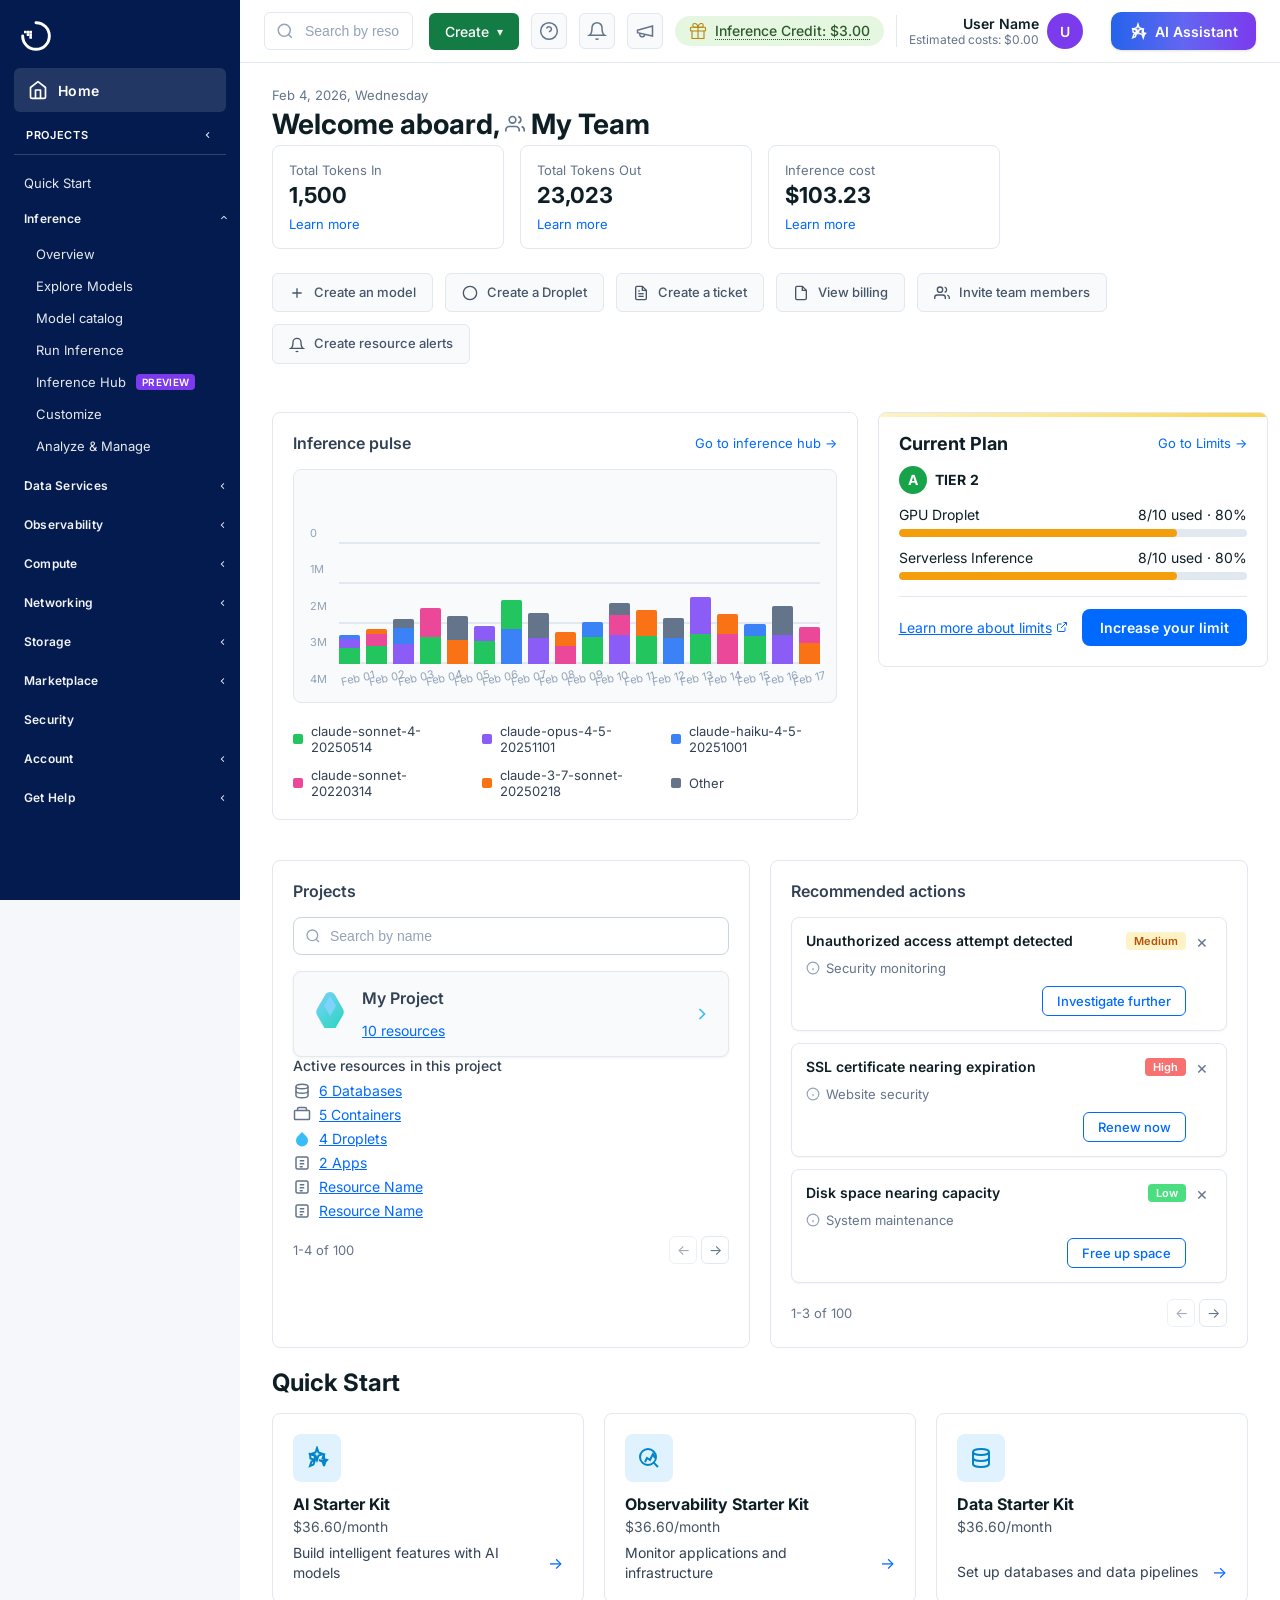
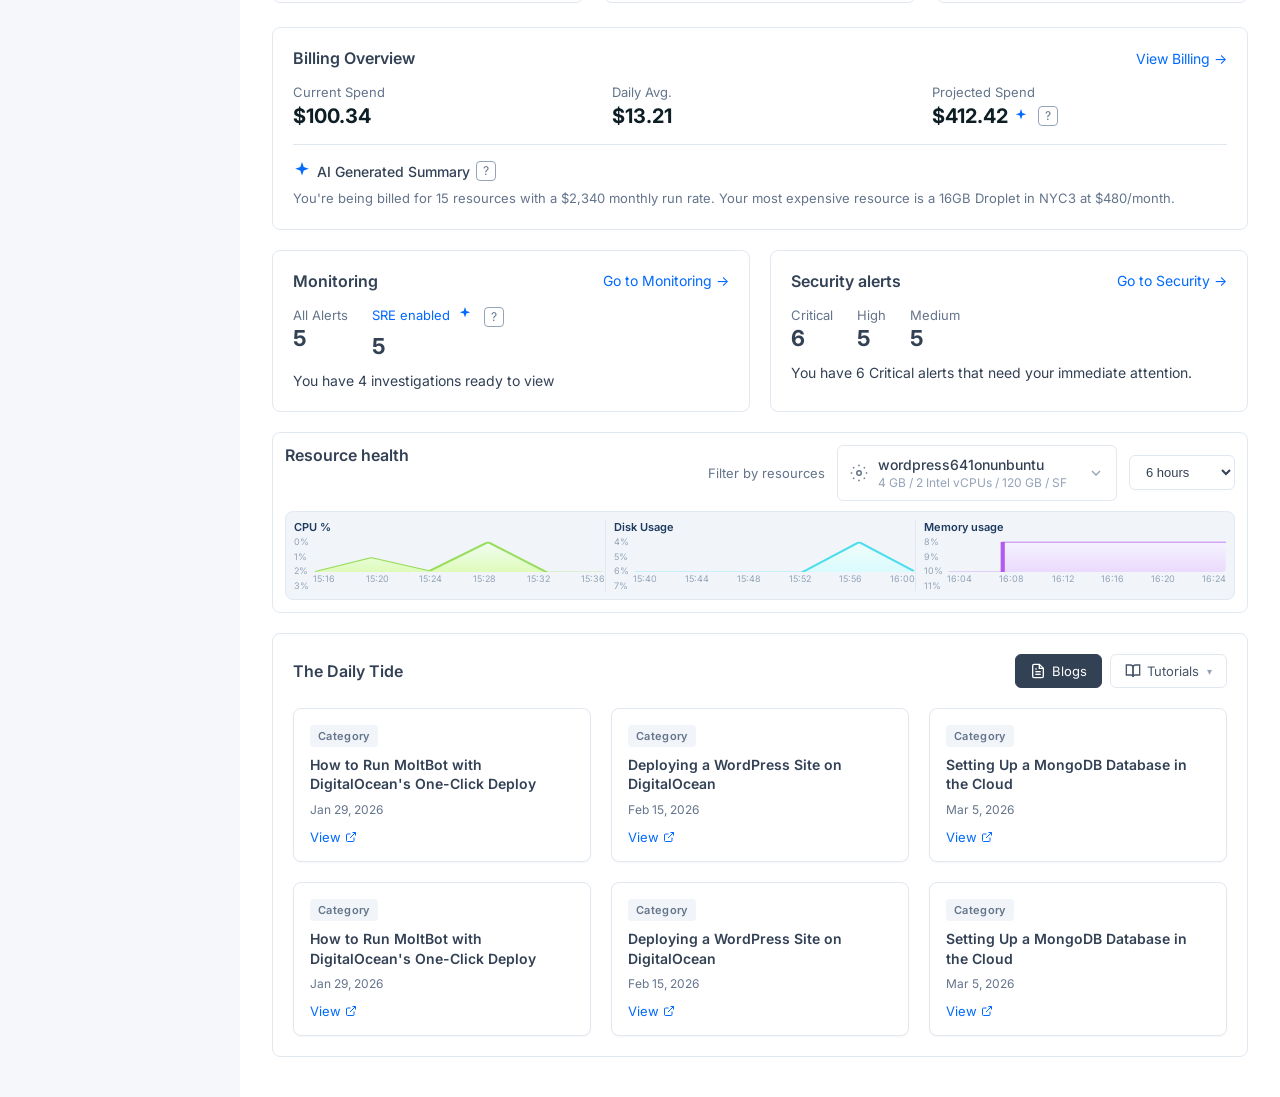
==== commit ad21ef46: "Inference Hub: Model Catalog + My model tabs; custom model picker + Import - New page with Gradient " ====
--- a/do-dynamic-pricing/index.html
+++ b/do-dynamic-pricing/index.html
@@ -4,7 +4,7 @@
   <meta charset="UTF-8">
   <meta name="viewport" content="width=device-width, initial-scale=1.0">
   <title>DigitalOcean Dashboard</title>
-  <link rel="stylesheet" href="styles.css?v=19">
+  <link rel="stylesheet" href="styles.css?v=24">
   <link rel="preconnect" href="https://fonts.googleapis.com">
   <link rel="preconnect" href="https://fonts.gstatic.com" crossorigin>
   <link href="https://fonts.googleapis.com/css2?family=Inter:wght@400;500;600;700&display=swap" rel="stylesheet">
@@ -50,6 +50,7 @@
           <div class="nav-sub">
             <a href="#" class="nav-sub-item" id="nav-inference-overview" data-page="inference-overview">Overview</a>
             <a href="#" class="nav-sub-item" id="nav-explore-models" data-page="explore-models">Explore Models</a>
+            <a href="#" class="nav-sub-item" id="nav-inference-hub-models" data-page="inference-hub-models">Model catalog</a>
             <a href="#" class="nav-sub-item" id="nav-serverless-inference" data-page="serverless-inference">Run Inference</a>
             <a href="#" class="nav-sub-item" id="nav-dedicated-inference" data-page="dedicated-inference">Inference Hub <span class="nav-tag nav-tag-preview">PREVIEW</span></a>
             <a href="#" class="nav-sub-item" id="nav-customize" data-page="customize">Customize</a>
@@ -1938,6 +1939,117 @@
         </main>
       </div>
 
+      <!-- Inference Hub: Model Catalog + My model (registry imports) -->
+      <div class="page-content page-inference-hub-models" id="page-inference-hub-models" hidden>
+        <main class="main-content ihm-main">
+          <h1 class="ihm-product-title">Gradient™ AI Inference Hub</h1>
+          <div class="ihm-subtabs" role="tablist" aria-label="Inference Hub">
+            <button type="button" class="ihm-subtab ihm-subtab-active" role="tab" id="ihm-tab-catalog" aria-selected="true" aria-controls="ihm-panel-catalog" tabindex="0" data-ihm-tab="catalog">Model Catalog</button>
+            <button type="button" class="ihm-subtab" role="tab" id="ihm-tab-mymodel" aria-selected="false" aria-controls="ihm-panel-mymodel" tabindex="-1" data-ihm-tab="mymodel">My model</button>
+          </div>
+
+          <div id="ihm-panel-catalog" class="ihm-panel" role="tabpanel" aria-labelledby="ihm-tab-catalog">
+            <div class="ihm-toolbar">
+              <div class="ihm-search-wrap">
+                <svg class="ihm-search-icon" viewBox="0 0 24 24" fill="none" stroke="currentColor" stroke-width="2" aria-hidden="true"><circle cx="11" cy="11" r="8"/><path d="m21 21-4.35-4.35"/></svg>
+                <input type="search" class="ihm-search-input" placeholder="Search by Model name." aria-label="Search by model name">
+              </div>
+              <button type="button" class="ihm-filters-btn"><svg class="ihm-filters-icon" viewBox="0 0 24 24" fill="none" stroke="currentColor" stroke-width="2" width="16" height="16" aria-hidden="true"><path d="M22 3H2l8 9.46V19l4 2v-8.54L22 3z"/></svg> Filters</button>
+            </div>
+            <div class="ihm-table-wrap">
+              <table class="ihm-table">
+                <thead>
+                  <tr>
+                    <th class="ihm-th">Name</th>
+                    <th class="ihm-th">Type</th>
+                    <th class="ihm-th">Capabilities</th>
+                    <th class="ihm-th">Price</th>
+                    <th class="ihm-th">Availability</th>
+                  </tr>
+                </thead>
+                <tbody>
+                  <tr>
+                    <td class="ihm-td"><span class="ihm-name">All MiniLM L6 v2</span><span class="ihm-id">sentence-transformers/all-MiniLM-L6-v2</span></td>
+                    <td class="ihm-td">Embedding</td>
+                    <td class="ihm-td">Vectorization</td>
+                    <td class="ihm-td">$0.02 / 1M in · $0.02 / 1M out</td>
+                    <td class="ihm-td"><span class="ihm-pill">Serverless</span></td>
+                  </tr>
+                  <tr>
+                    <td class="ihm-td"><span class="ihm-name">Anthropic Claude 4.1 Opus</span><span class="ihm-id">anthropic/claude-4.1-opus</span></td>
+                    <td class="ihm-td">Chat</td>
+                    <td class="ihm-td">Inference</td>
+                    <td class="ihm-td">$15.00 / 1M in · $75.00 / 1M out</td>
+                    <td class="ihm-td"><span class="ihm-pill">Serverless</span></td>
+                  </tr>
+                  <tr>
+                    <td class="ihm-td"><span class="ihm-name">Llama 3.3 70B</span><span class="ihm-id">meta/llama-3.3-70b</span></td>
+                    <td class="ihm-td">Chat</td>
+                    <td class="ihm-td">General · Code</td>
+                    <td class="ihm-td">$0.80 / 1M in · $0.80 / 1M out</td>
+                    <td class="ihm-td"><span class="ihm-pill">Serverless</span></td>
+                  </tr>
+                </tbody>
+              </table>
+            </div>
+          </div>
+
+          <div id="ihm-panel-mymodel" class="ihm-panel" role="tabpanel" aria-labelledby="ihm-tab-mymodel" hidden>
+            <section class="ihm-import-section" aria-labelledby="ihm-import-heading">
+              <h2 id="ihm-import-heading" class="ihm-section-title">Import custom model</h2>
+              <p class="ihm-import-lead">Push an OCI image to your registry, then register it here. Saved models appear in <strong class="ihm-inline-strong">Dedicated Inference → Custom</strong> and in the deployment picker.</p>
+              <div class="ihm-import-grid">
+                <div class="ihm-field">
+                  <label class="ihm-label" for="ihm-import-registry-uri">Model registry reference</label>
+                  <input type="text" id="ihm-import-registry-uri" class="ihm-input" placeholder="registry.example.com/namespace/model:tag" autocomplete="off" spellcheck="false">
+                </div>
+                <div class="ihm-field">
+                  <label class="ihm-label" for="ihm-import-display-name">Display name</label>
+                  <input type="text" id="ihm-import-display-name" class="ihm-input" placeholder="e.g. Llama vLLM · production" autocomplete="off">
+                </div>
+                <div class="ihm-field ihm-field-full">
+                  <label class="ihm-label" for="ihm-import-credentials">Registry credentials (optional)</label>
+                  <input type="password" id="ihm-import-credentials" class="ihm-input" placeholder="Token or password" autocomplete="off" autocapitalize="off" spellcheck="false">
+                </div>
+              </div>
+              <p class="ihm-import-note" id="ihm-import-feedback" role="status" aria-live="polite"></p>
+              <button type="button" class="ihm-btn-primary" id="ihm-import-submit">Add to My models</button>
+            </section>
+            <section class="ihm-custom-list-section" aria-labelledby="ihm-custom-list-heading">
+              <h2 id="ihm-custom-list-heading" class="ihm-section-title">Your custom models</h2>
+              <div class="ihm-table-wrap">
+                <table class="ihm-table" id="ihm-custom-models-table">
+                  <thead>
+                    <tr>
+                      <th class="ihm-th">Name</th>
+                      <th class="ihm-th">Registry reference</th>
+                      <th class="ihm-th">Updated</th>
+                    </tr>
+                  </thead>
+                  <tbody id="ihm-custom-models-tbody">
+                    <tr data-registry-uri="registry.digitalocean.com/acme/llama-vllm:v1.2.0">
+                      <td class="ihm-td"><span class="ihm-name">Llama vLLM · production</span></td>
+                      <td class="ihm-td ihm-td-mono">registry.digitalocean.com/acme/llama-vllm:v1.2.0</td>
+                      <td class="ihm-td">Mar 20, 2026</td>
+                    </tr>
+                    <tr data-registry-uri="registry.digitalocean.com/acme/mistral-serving:v0.9.1">
+                      <td class="ihm-td"><span class="ihm-name">Mistral serving · staging</span></td>
+                      <td class="ihm-td ihm-td-mono">registry.digitalocean.com/acme/mistral-serving:v0.9.1</td>
+                      <td class="ihm-td">Mar 18, 2026</td>
+                    </tr>
+                    <tr data-registry-uri="registry.digitalocean.com/team/embeddings-bge:v2">
+                      <td class="ihm-td"><span class="ihm-name">BGE embeddings · shared</span></td>
+                      <td class="ihm-td ihm-td-mono">registry.digitalocean.com/team/embeddings-bge:v2</td>
+                      <td class="ihm-td">Mar 12, 2026</td>
+                    </tr>
+                  </tbody>
+                </table>
+              </div>
+            </section>
+          </div>
+        </main>
+      </div>
+
       <!-- Dedicated inference (prototype: Contract vs Dynamic pricing) -->
       <div class="page-content page-dedicated-inference" id="page-dedicated-inference" hidden>
         <div class="di-page-inner">
@@ -1986,6 +2098,90 @@
                     <option value="atl1">Atlanta · Datacenter 1 · ATL1</option>
                     <option value="tor1">Toronto · Datacenter 1 · TOR1</option>
                   </select>
+                </div>
+
+                <div class="di-field di-model-section di-mode-model-opensource" id="di-model-section">
+                  <fieldset class="di-model-source-fieldset">
+                    <legend class="di-sr-only">Model source</legend>
+                    <div class="di-label" id="di-model-source-label">Model source</div>
+                    <div class="di-radio-row" role="radiogroup" aria-labelledby="di-model-source-label">
+                      <label class="di-radio-label">
+                        <input type="radio" name="di-model-source" value="opensource" class="di-radio-input" checked>
+                        <span class="di-radio-ui"></span>
+                        <span class="di-radio-text">Open-source</span>
+                      </label>
+                      <label class="di-radio-label">
+                        <input type="radio" name="di-model-source" value="custom" class="di-radio-input">
+                        <span class="di-radio-ui"></span>
+                        <span class="di-radio-text">Custom</span>
+                      </label>
+                    </div>
+                  </fieldset>
+                  <div class="di-only-opensource">
+                    <h2 class="di-section-title">Select the Pre-trained HuggingFace Models you need to access</h2>
+                    <div class="di-model-list" role="radiogroup" aria-label="Open-source model">
+                      <label class="di-model-card di-model-card-selected">
+                        <input type="radio" name="di-model-os" value="nemotron-nano-12b" class="di-model-input" checked>
+                        <span class="di-model-radio"></span>
+                        <span class="di-model-body">
+                          <span class="di-model-name">NVIDIA-Nemotron-Nano-12B-v2-VL-BF16</span>
+                          <span class="di-model-meta">Nvidia · <button type="button" class="di-model-details-link">Details</button></span>
+                        </span>
+                      </label>
+                      <label class="di-model-card">
+                        <input type="radio" name="di-model-os" value="nemotron-30b" class="di-model-input">
+                        <span class="di-model-radio"></span>
+                        <span class="di-model-body">
+                          <span class="di-model-name">NVIDIA-Nemotron-3-Nano-30B-A3B-BF16</span>
+                          <span class="di-model-meta">Nvidia · <button type="button" class="di-model-details-link">Details</button></span>
+                        </span>
+                      </label>
+                      <label class="di-model-card">
+                        <input type="radio" name="di-model-os" value="deepseek-r1" class="di-model-input">
+                        <span class="di-model-radio"></span>
+                        <span class="di-model-body">
+                          <span class="di-model-name">DeepSeek-R1</span>
+                          <span class="di-model-meta">DeepSeek AI · <button type="button" class="di-model-details-link">Details</button></span>
+                        </span>
+                      </label>
+                      <label class="di-model-card">
+                        <input type="radio" name="di-model-os" value="deepseek-v3" class="di-model-input">
+                        <span class="di-model-radio"></span>
+                        <span class="di-model-body">
+                          <span class="di-model-name">DeepSeek-V3</span>
+                          <span class="di-model-meta">DeepSeek AI · <button type="button" class="di-model-details-link">Details</button></span>
+                        </span>
+                      </label>
+                      <label class="di-model-card">
+                        <input type="radio" name="di-model-os" value="llama-31-8b" class="di-model-input">
+                        <span class="di-model-radio"></span>
+                        <span class="di-model-body">
+                          <span class="di-model-name">Llama-3.1-8B-Instruct</span>
+                          <span class="di-model-meta">Meta Llama · <button type="button" class="di-model-details-link">Details</button></span>
+                        </span>
+                      </label>
+                    </div>
+                    <button type="button" class="di-model-more-btn" id="di-model-see-more">See more models</button>
+                  </div>
+                  <div class="di-only-custom">
+                    <label class="di-label" for="di-saved-custom-model">Saved custom models</label>
+                    <p class="di-helper" id="di-saved-custom-hint">Models you imported under Inference Hub → <strong class="di-inline-strong">My model</strong> are listed here. The registry URI is filled in for you, or enter one manually below.</p>
+                    <div class="di-picker-row">
+                      <select class="di-select di-select-picker" id="di-saved-custom-model" name="di-saved-custom-model" aria-describedby="di-saved-custom-hint">
+                        <option value="">Select a saved model…</option>
+                        <option value="registry.digitalocean.com/acme/llama-vllm:v1.2.0">Llama vLLM · production</option>
+                        <option value="registry.digitalocean.com/acme/mistral-serving:v0.9.1">Mistral serving · staging</option>
+                        <option value="registry.digitalocean.com/team/embeddings-bge:v2">BGE embeddings · shared</option>
+                      </select>
+                      <a href="#" class="di-link-import" data-page="inference-hub-models" data-ihm-tab="mymodel">Import</a>
+                    </div>
+                    <label class="di-label di-label-spaced" for="di-registry-model-ref">Model registry reference</label>
+                    <p class="di-helper" id="di-registry-model-hint">Path to the model artifact in your registry—namespace, name, and tag or digest (OCI-style URI). Example: <code class="di-code-inline">registry.example.com/team/inference-server:v1</code></p>
+                    <input type="text" class="di-input" id="di-registry-model-ref" name="di-registry-model-ref" placeholder="e.g. registry.digitalocean.com/my-project/llama-vllm:v1.2.0" autocomplete="off" spellcheck="false" aria-describedby="di-registry-model-hint">
+                    <label class="di-label di-label-spaced" for="di-registry-credentials">Registry credentials</label>
+                    <p class="di-helper" id="di-registry-credentials-hint">Access token or password for private registries. Leave blank if this registry is already connected to your team.</p>
+                    <input type="password" class="di-input" id="di-registry-credentials" name="di-registry-credentials" placeholder="Token or password (optional)" autocomplete="off" autocapitalize="off" spellcheck="false" aria-describedby="di-registry-credentials-hint">
+                  </div>
                 </div>
 
                 <fieldset class="di-field di-pricing-fieldset">
@@ -2064,8 +2260,8 @@
                     <p class="di-note-text di-only-contract">Contract customers see SKUs included in their agreement.</p>
                     <p class="di-note-text di-only-contract">SKUs shown reflect capacity available under your contract. Hourly rates are defined in your agreement.</p>
                     <p class="di-note-text di-only-dynamic">Dynamic pricing reflects current spot rates.</p>
+                    <p class="di-note-text di-only-dynamic">Pricing will change every 4 to 6 hours based on market and capacity availability.</p>
                   </div>
-                  <p class="di-footnote di-only-dynamic">Pricing will change every 4 to 6 hours based on market and capacity availability.</p>
                 </div>
 
                 <div class="di-field">
@@ -2105,6 +2301,7 @@
                     <span class="di-summary-contract di-only-contract" id="di-summary-contract-label">Contract</span>
                   </div>
                   <dl class="di-spec-list" id="di-summary-specs">
+                    <div><dt>Model</dt><dd id="di-spec-model">NVIDIA-Nemotron-Nano-12B-v2-VL-BF16</dd></div>
                     <div><dt>Number of nodes</dt><dd id="di-spec-nodes">1</dd></div>
                     <div><dt>Machine</dt><dd id="di-spec-machine">NVIDIA</dd></div>
                     <div><dt>Type</dt><dd id="di-spec-type">GPU - H100</dd></div>
@@ -2942,6 +3139,26 @@
           if (group) group.classList.toggle('expanded');
         });
       });
+      function setInferenceHubModelsTab(tab) {
+        var catalogBtn = document.getElementById('ihm-tab-catalog');
+        var mymodelBtn = document.getElementById('ihm-tab-mymodel');
+        var panelCat = document.getElementById('ihm-panel-catalog');
+        var panelMy = document.getElementById('ihm-panel-mymodel');
+        var isCatalog = tab !== 'mymodel';
+        if (catalogBtn) {
+          catalogBtn.classList.toggle('ihm-subtab-active', isCatalog);
+          catalogBtn.setAttribute('aria-selected', isCatalog ? 'true' : 'false');
+          catalogBtn.setAttribute('tabindex', isCatalog ? '0' : '-1');
+        }
+        if (mymodelBtn) {
+          mymodelBtn.classList.toggle('ihm-subtab-active', !isCatalog);
+          mymodelBtn.setAttribute('aria-selected', !isCatalog ? 'true' : 'false');
+          mymodelBtn.setAttribute('tabindex', !isCatalog ? '0' : '-1');
+        }
+        if (panelCat) panelCat.hidden = !isCatalog;
+        if (panelMy) panelMy.hidden = isCatalog;
+      }
+
       function showPage(pageId) {
         document.querySelectorAll('.page-content').forEach(function(el) { el.hidden = true; });
         var page = document.getElementById('page-' + pageId);
@@ -2953,6 +3170,11 @@
             el.classList.add('active');
           }
         });
+        if (pageId === 'inference-hub-models') {
+          var pending = typeof window.__ihmPendingTab === 'string' ? window.__ihmPendingTab : 'catalog';
+          window.__ihmPendingTab = null;
+          setInferenceHubModelsTab(pending === 'mymodel' ? 'mymodel' : 'catalog');
+        }
       }
       var archCanvasStartOver = document.getElementById('arch-canvas-start-over');
       if (archCanvasStartOver) archCanvasStartOver.addEventListener('click', function(e) { e.preventDefault(); showPage('build-app'); });
@@ -3050,9 +3272,73 @@
           e.preventDefault();
           e.stopPropagation();
           var pageId = this.getAttribute('data-page');
-          if (pageId) showPage(pageId);
+          if (pageId) {
+            if (pageId === 'inference-hub-models') window.__ihmPendingTab = 'catalog';
+            showPage(pageId);
+          }
         });
       });
+
+      document.querySelectorAll('#ihm-tab-catalog, #ihm-tab-mymodel').forEach(function(btn) {
+        btn.addEventListener('click', function() {
+          var tab = this.getAttribute('data-ihm-tab');
+          if (tab) setInferenceHubModelsTab(tab);
+        });
+      });
+
+      (function inferenceHubImportDemo() {
+        var submit = document.getElementById('ihm-import-submit');
+        var feedback = document.getElementById('ihm-import-feedback');
+        var tbody = document.getElementById('ihm-custom-models-tbody');
+        var sel = document.getElementById('di-saved-custom-model');
+        if (!submit) return;
+        submit.addEventListener('click', function(e) {
+          e.preventDefault();
+          var uriEl = document.getElementById('ihm-import-registry-uri');
+          var nameEl = document.getElementById('ihm-import-display-name');
+          var uri = uriEl && uriEl.value ? uriEl.value.trim() : '';
+          var disp = nameEl && nameEl.value ? nameEl.value.trim() : '';
+          if (!uri) {
+            if (feedback) feedback.textContent = 'Enter a model registry reference to continue.';
+            return;
+          }
+          if (!disp) disp = uri;
+          if (tbody) {
+            var tr = document.createElement('tr');
+            tr.setAttribute('data-registry-uri', uri);
+            var d = new Date();
+            var dateStr = d.toLocaleDateString(undefined, { year: 'numeric', month: 'short', day: 'numeric' });
+            tr.innerHTML = '<td class="ihm-td"><span class="ihm-name"></span></td><td class="ihm-td ihm-td-mono"></td><td class="ihm-td"></td>';
+            tr.querySelector('.ihm-name').textContent = disp;
+            tr.children[1].textContent = uri;
+            tr.children[2].textContent = dateStr;
+            tbody.insertBefore(tr, tbody.firstChild);
+          }
+          if (sel) {
+            var exists = false;
+            for (var i = 0; i < sel.options.length; i++) {
+              if (sel.options[i].value === uri) { exists = true; break; }
+            }
+            if (!exists) {
+              var opt = document.createElement('option');
+              opt.value = uri;
+              opt.textContent = disp;
+              sel.appendChild(opt);
+            }
+            sel.value = uri;
+            var regRef = document.getElementById('di-registry-model-ref');
+            if (regRef) {
+              regRef.value = uri;
+              regRef.dispatchEvent(new Event('input', { bubbles: true }));
+            }
+          }
+          if (uriEl) uriEl.value = '';
+          if (nameEl) nameEl.value = '';
+          var cred = document.getElementById('ihm-import-credentials');
+          if (cred) cred.value = '';
+          if (feedback) feedback.textContent = 'Added “' + disp + '”. It is now available in the Dedicated Inference custom model picker.';
+        });
+      })();
       document.body.addEventListener('click', function(e) {
         var target = e.target.closest('[data-page]');
         if (target && !target.closest('.sidebar')) {
@@ -3061,6 +3347,10 @@
           var pageId = target.getAttribute('data-page');
           if (pageId) {
             if (pageId === 'billing' && gdLimitModal && !gdLimitModal.hidden) closeGdLimitModal();
+            var ihmTab = target.getAttribute('data-ihm-tab');
+            if (pageId === 'inference-hub-models') {
+              window.__ihmPendingTab = ihmTab ? ihmTab : 'catalog';
+            }
             showPage(pageId);
           }
         }
@@ -3272,7 +3562,31 @@
 
       (function dedicatedInferenceProto() {
         var wizardPanel = document.getElementById('di-wizard-panel');
+        var modelSection = document.getElementById('di-model-section');
         if (!wizardPanel) return;
+
+        var diOsModelLabels = {
+          'nemotron-nano-12b': 'NVIDIA-Nemotron-Nano-12B-v2-VL-BF16',
+          'nemotron-30b': 'NVIDIA-Nemotron-3-Nano-30B-A3B-BF16',
+          'deepseek-r1': 'DeepSeek-R1',
+          'deepseek-v3': 'DeepSeek-V3',
+          'llama-31-8b': 'Llama-3.1-8B-Instruct'
+        };
+
+        function syncDiModelSourceClass() {
+          if (!modelSection) return;
+          var r = wizardPanel.querySelector('input[name="di-model-source"]:checked');
+          if (!r) return;
+          modelSection.classList.remove('di-mode-model-opensource', 'di-mode-model-custom');
+          modelSection.classList.add(r.value === 'custom' ? 'di-mode-model-custom' : 'di-mode-model-opensource');
+        }
+
+        function syncDiModelCardSelected() {
+          document.querySelectorAll('#di-model-section .di-model-card').forEach(function(card) {
+            var inp = card.querySelector('.di-model-input');
+            card.classList.toggle('di-model-card-selected', inp && inp.checked);
+          });
+        }
 
         function syncDiPricingClass() {
           var r = wizardPanel.querySelector('input[name="di-pricing"]:checked');
@@ -3285,6 +3599,8 @@
         function openDedicatedDeploy() {
           showPage('dedicated-inference-deploy');
           syncDiPricingClass();
+          syncDiModelSourceClass();
+          syncDiModelCardSelected();
           updateDiSummary();
           updateDiUrlPreview();
           var mw = document.querySelector('.main-wrapper');
@@ -3410,7 +3726,19 @@
         }
 
         function updateDiSummary() {
-          var checked = document.querySelector('input[name="di-gpu"]:checked');
+          var modelDd = document.getElementById('di-spec-model');
+          var src = wizardPanel.querySelector('input[name="di-model-source"]:checked');
+          if (modelDd && src) {
+            if (src.value === 'custom') {
+              var regRef = document.getElementById('di-registry-model-ref');
+              var cv = regRef && regRef.value ? regRef.value.trim() : '';
+              modelDd.textContent = cv || '—';
+            } else {
+              var os = wizardPanel.querySelector('input[name="di-model-os"]:checked');
+              modelDd.textContent = os && diOsModelLabels[os.value] ? diOsModelLabels[os.value] : '—';
+            }
+          }
+          var checked = wizardPanel.querySelector('input[name="di-gpu"]:checked');
           var key = checked ? checked.value : 'h100';
           var spec = gpuSpecs[key] || gpuSpecs.h100;
           var nodes = getNodes();
@@ -3444,8 +3772,41 @@
 
         wizardPanel.addEventListener('change', function(e) {
           var t = e.target;
-          if (t && t.getAttribute('name') === 'di-pricing') syncDiPricingClass();
+          var n = t && t.getAttribute('name');
+          if (n === 'di-pricing') syncDiPricingClass();
+          if (n === 'di-model-source') {
+            syncDiModelSourceClass();
+            updateDiSummary();
+          }
+          if (n === 'di-model-os') {
+            syncDiModelCardSelected();
+            updateDiSummary();
+          }
         });
+
+        var diRegistryModelRef = document.getElementById('di-registry-model-ref');
+        if (diRegistryModelRef) {
+          diRegistryModelRef.addEventListener('input', updateDiSummary);
+          diRegistryModelRef.addEventListener('change', updateDiSummary);
+        }
+
+        var diSavedCustomModel = document.getElementById('di-saved-custom-model');
+        if (diSavedCustomModel && diRegistryModelRef) {
+          diSavedCustomModel.addEventListener('change', function() {
+            var v = diSavedCustomModel.value;
+            if (v) {
+              diRegistryModelRef.value = v;
+            }
+            updateDiSummary();
+          });
+        }
+
+        var diModelSeeMore = document.getElementById('di-model-see-more');
+        if (diModelSeeMore) {
+          diModelSeeMore.addEventListener('click', function(e) {
+            e.preventDefault();
+          });
+        }
 
         document.querySelectorAll('input[name="di-gpu"]').forEach(function(r) {
           r.addEventListener('change', function() {
@@ -3472,6 +3833,8 @@
         });
 
         syncDiPricingClass();
+        syncDiModelSourceClass();
+        syncDiModelCardSelected();
         syncGpuCardSelected();
         updateDiSummary();
         updateDiUrlPreview();
--- a/do-dynamic-pricing/styles.css
+++ b/do-dynamic-pricing/styles.css
@@ -1310,6 +1310,8 @@
 .di-form-title { margin: 0 0 28px; font-size: 24px; font-weight: 700; color: #031b4d; }
 .di-field { margin-bottom: 28px; }
 .di-label { display: block; font-size: 14px; font-weight: 600; color: #0e1e25; margin-bottom: 8px; }
+.di-label-spaced { margin-top: 20px; }
+.di-code-inline { font-family: ui-monospace, SFMono-Regular, Menlo, Monaco, Consolas, monospace; font-size: 12px; background: #f1f5f9; padding: 1px 6px; border-radius: 4px; }
 .di-pricing-fieldset { border: none; padding: 0; margin: 0 0 28px; }
 .di-sr-only { position: absolute; width: 1px; height: 1px; padding: 0; margin: -1px; overflow: hidden; clip: rect(0, 0, 0, 0); white-space: nowrap; border: 0; }
 .di-note { margin: 0 0 28px; max-width: 640px; }
@@ -1326,6 +1328,74 @@
 .di-radio-input:checked + .di-radio-ui { border-color: #0069ff; background: #0069ff; box-shadow: inset 0 0 0 3px #fff; }
 .di-radio-input:focus-visible + .di-radio-ui { outline: 2px solid #0069ff; outline-offset: 2px; }
 .di-section-title { margin: 0 0 12px; font-size: 16px; font-weight: 700; color: #031b4d; }
+.di-model-section { margin-bottom: 28px; }
+.di-model-source-fieldset { border: none; padding: 0; margin: 0 0 16px; }
+.di-model-list { display: flex; flex-direction: column; gap: 10px; margin-bottom: 12px; max-width: 640px; }
+.di-model-card { display: grid; grid-template-columns: auto 1fr; align-items: center; gap: 14px; padding: 14px 16px; border: 1px solid #e2e8f0; border-radius: 8px; background: #fafbfc; cursor: pointer; transition: border-color 0.15s, background 0.15s; }
+.di-model-card:hover { border-color: #cbd5e1; }
+.di-model-card-selected { border-color: #0069ff; background: #fff; box-shadow: 0 0 0 1px #0069ff; }
+.di-model-input { position: absolute; opacity: 0; pointer-events: none; }
+.di-model-radio { width: 18px; height: 18px; border-radius: 50%; border: 2px solid #94a3b8; flex-shrink: 0; }
+.di-model-card-selected .di-model-radio { border-color: #0069ff; background: #0069ff; box-shadow: inset 0 0 0 3px #fff; }
+.di-model-body { display: flex; flex-direction: column; gap: 4px; min-width: 0; }
+.di-model-name { font-size: 15px; font-weight: 600; color: #031b4d; }
+.di-model-meta { font-size: 13px; color: #64748b; }
+.di-model-details-link { display: inline; padding: 0; margin: 0; border: none; background: none; font: inherit; color: #0069ff; cursor: pointer; text-decoration: underline; font-size: 13px; }
+.di-model-details-link:hover { color: #0052cc; }
+.di-model-more-btn { padding: 0; margin: 0; border: none; background: none; font: inherit; font-size: 14px; font-weight: 500; color: #0069ff; cursor: pointer; text-align: left; }
+.di-model-more-btn:hover { text-decoration: underline; }
+.di-mode-model-opensource .di-only-custom { display: none !important; }
+.di-mode-model-custom .di-only-opensource { display: none !important; }
+.di-inline-strong { font-weight: 600; color: #334155; }
+.di-picker-row { display: flex; flex-wrap: wrap; align-items: stretch; gap: 12px; max-width: 640px; margin-bottom: 4px; }
+.di-select-picker { flex: 1; min-width: 200px; max-width: none; }
+.di-link-import { display: inline-flex; align-items: center; justify-content: center; padding: 10px 16px; font-size: 14px; font-weight: 600; color: #0069ff; text-decoration: none; border: 1px solid #0069ff; border-radius: 8px; background: #fff; white-space: nowrap; }
+.di-link-import:hover { background: #f0f7ff; color: #0052cc; border-color: #0052cc; }
+
+/* Inference Hub — Model Catalog / My model */
+.ihm-main { padding-bottom: 48px; max-width: 1100px; }
+.ihm-product-title { margin: 0 0 20px; font-size: 22px; font-weight: 700; color: #031b4d; letter-spacing: -0.02em; }
+.ihm-subtabs { display: flex; gap: 0; margin-bottom: 24px; border-bottom: 1px solid #e2e8f0; }
+.ihm-subtab { position: relative; padding: 12px 20px; margin: 0; border: none; border-bottom: 2px solid transparent; background: none; font-size: 15px; font-weight: 600; color: #64748b; cursor: pointer; font-family: inherit; margin-bottom: -1px; }
+.ihm-subtab:hover { color: #0e1e25; }
+.ihm-subtab-active { color: #031b4d; border-bottom-color: #0069ff; background: #fff; }
+.ihm-panel { margin-top: 8px; }
+.ihm-toolbar { display: flex; flex-wrap: wrap; align-items: center; gap: 12px; margin-bottom: 16px; }
+.ihm-search-wrap { flex: 1; min-width: 200px; display: flex; align-items: center; gap: 10px; padding: 10px 14px; border: 1px solid #e2e8f0; border-radius: 8px; background: #fff; }
+.ihm-search-icon { width: 18px; height: 18px; color: #94a3b8; flex-shrink: 0; }
+.ihm-search-input { flex: 1; border: none; background: transparent; font-size: 14px; color: #0e1e25; outline: none; min-width: 0; }
+.ihm-filters-btn { display: inline-flex; align-items: center; gap: 8px; padding: 10px 16px; font-size: 14px; font-weight: 500; color: #475569; background: #fff; border: 1px solid #e2e8f0; border-radius: 8px; cursor: pointer; font-family: inherit; }
+.ihm-filters-btn:hover { background: #f8fafc; border-color: #cbd5e1; }
+.ihm-filters-icon { flex-shrink: 0; }
+.ihm-table-wrap { border: 1px solid #e2e8f0; border-radius: 8px; overflow: hidden; background: #fff; }
+.ihm-table { width: 100%; border-collapse: collapse; font-size: 14px; }
+.ihm-th { text-align: left; padding: 12px 16px; font-size: 11px; font-weight: 700; letter-spacing: 0.04em; text-transform: uppercase; color: #64748b; background: #f8fafc; border-bottom: 1px solid #e2e8f0; }
+.ihm-td { padding: 14px 16px; border-bottom: 1px solid #f1f5f9; color: #0e1e25; vertical-align: top; }
+.ihm-table tbody tr:last-child .ihm-td { border-bottom: none; }
+.ihm-table tbody tr:hover { background: #fafbfc; }
+.ihm-name { display: block; font-weight: 600; color: #0069ff; margin-bottom: 4px; }
+.ihm-id { display: block; font-size: 12px; color: #64748b; font-family: ui-monospace, SFMono-Regular, Menlo, Monaco, Consolas, monospace; }
+.ihm-td-mono { font-family: ui-monospace, SFMono-Regular, Menlo, Monaco, Consolas, monospace; font-size: 12px; word-break: break-all; }
+.ihm-pill { display: inline-block; padding: 4px 10px; font-size: 12px; font-weight: 600; color: #0069ff; background: #eff6ff; border-radius: 999px; }
+.ihm-import-section { margin-bottom: 40px; padding: 24px; border: 1px solid #e2e8f0; border-radius: 12px; background: #fafbfc; }
+.ihm-section-title { margin: 0 0 8px; font-size: 18px; font-weight: 700; color: #031b4d; }
+.ihm-import-lead { margin: 0 0 20px; font-size: 14px; color: #64748b; line-height: 1.5; max-width: 720px; }
+.ihm-inline-strong { font-weight: 600; color: #334155; }
+.ihm-import-grid { display: grid; grid-template-columns: 1fr 1fr; gap: 16px; margin-bottom: 16px; }
+.ihm-field-full { grid-column: 1 / -1; }
+.ihm-label { display: block; margin-bottom: 6px; font-size: 13px; font-weight: 600; color: #334155; }
+.ihm-input { width: 100%; padding: 10px 12px; border: 1px solid #e2e8f0; border-radius: 8px; font-size: 14px; font-family: inherit; background: #fff; }
+.ihm-import-note { margin: 0 0 12px; font-size: 13px; color: #0369a1; min-height: 1.2em; }
+.ihm-btn-primary { padding: 10px 20px; font-size: 14px; font-weight: 600; color: #fff; background: #0069ff; border: none; border-radius: 8px; cursor: pointer; font-family: inherit; }
+.ihm-btn-primary:hover { background: #0052cc; }
+.ihm-custom-list-section { margin-top: 8px; }
+.ihm-field { min-width: 0; }
+.ihm-custom-list-section .ihm-table .ihm-name { color: #031b4d; }
+@media (max-width: 720px) {
+  .ihm-import-grid { grid-template-columns: 1fr; }
+  .di-picker-row { flex-direction: column; align-items: stretch; }
+  .di-link-import { justify-content: center; }
+}
 .di-updated-global { margin-bottom: 12px; }
 .di-updated-badge { display: inline-block; font-size: 12px; font-weight: 500; color: #0369a1; background: #e0f2fe; border: 1px solid #7dd3fc; padding: 4px 10px; border-radius: 6px; }
 .di-gpu-list { display: flex; flex-direction: column; gap: 10px; }
@@ -1342,7 +1412,6 @@
 .di-gpu-price { font-size: 15px; font-weight: 700; color: #0069ff; }
 .di-updated-line { font-size: 11px; color: #64748b; }
 .di-updated-line strong { color: #475569; font-weight: 600; }
-.di-footnote { margin: 14px 0 0; font-size: 12px; color: #94a3b8; line-height: 1.5; max-width: 640px; }
 .di-mode-contract .di-only-dynamic { display: none !important; }
 .di-mode-dynamic .di-only-contract { display: none !important; }
 .di-mode-contract .di-gpu-card { grid-template-columns: auto 1fr; }
